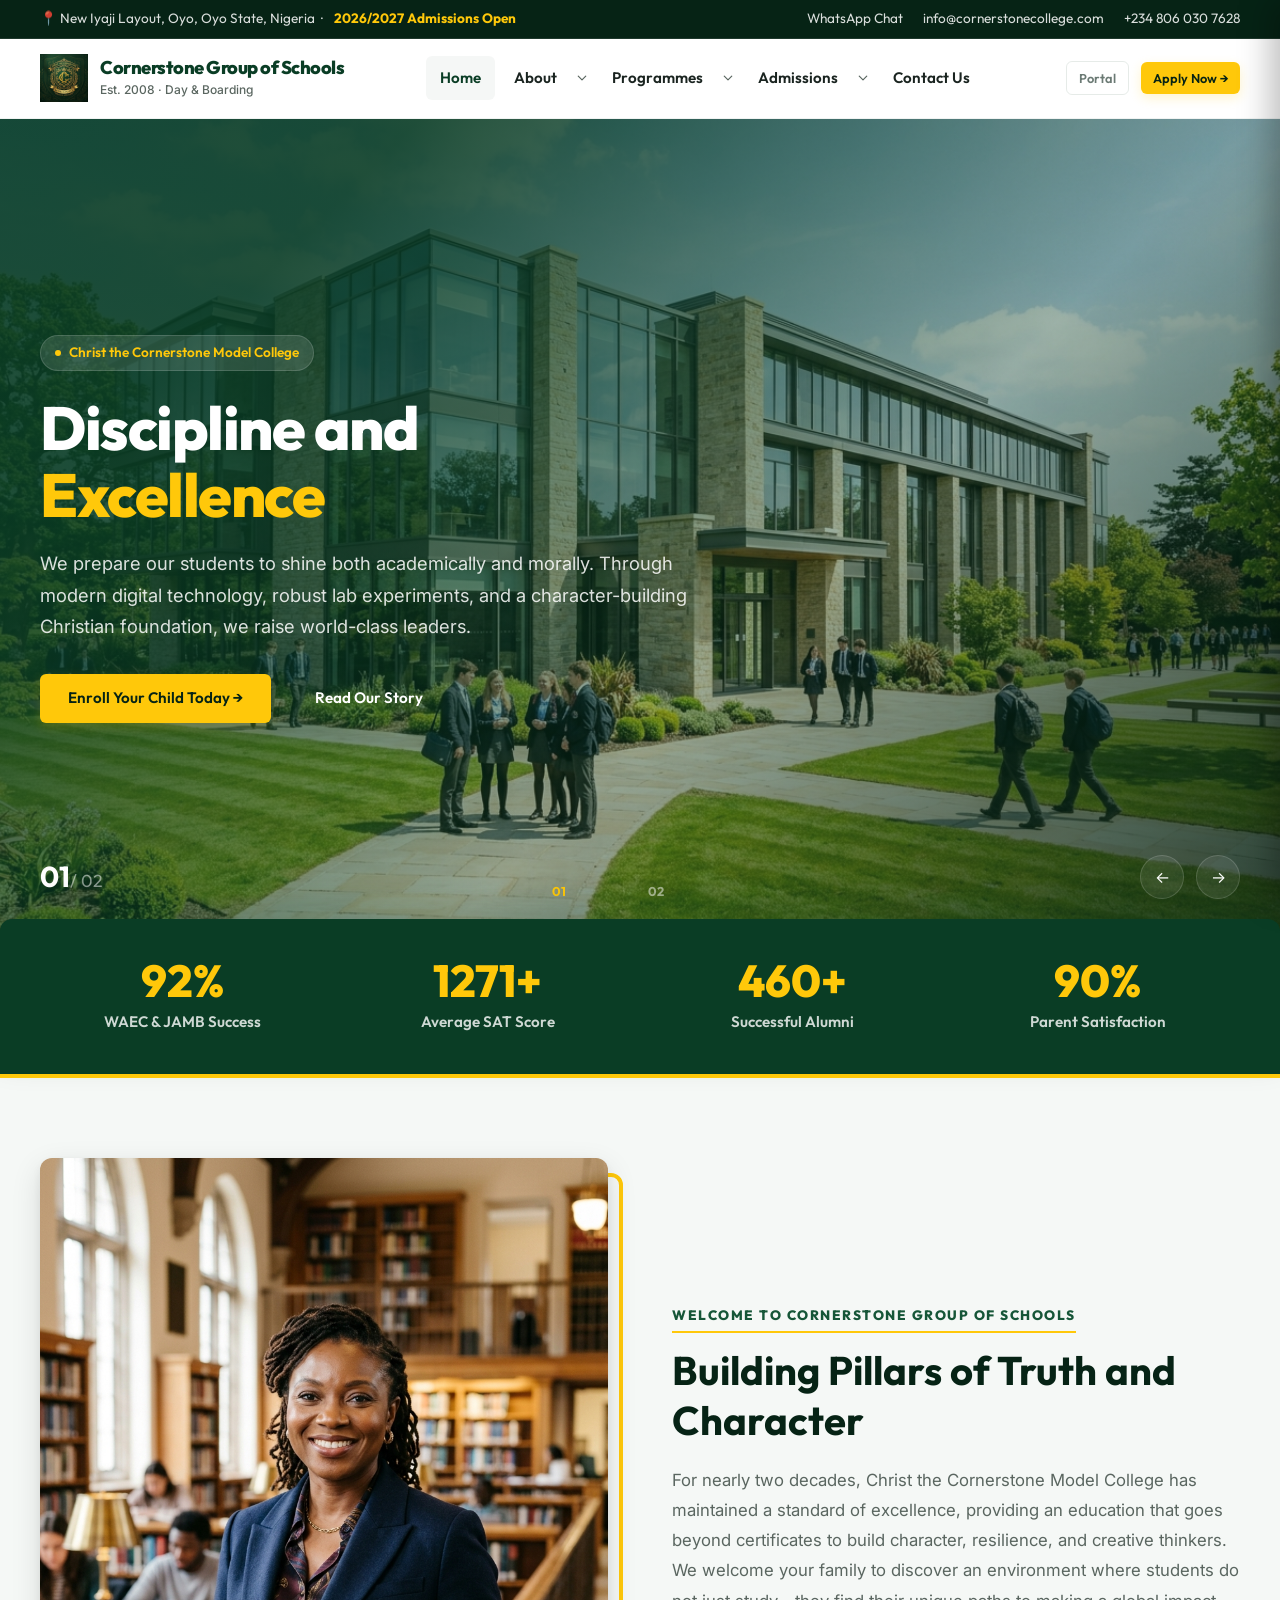
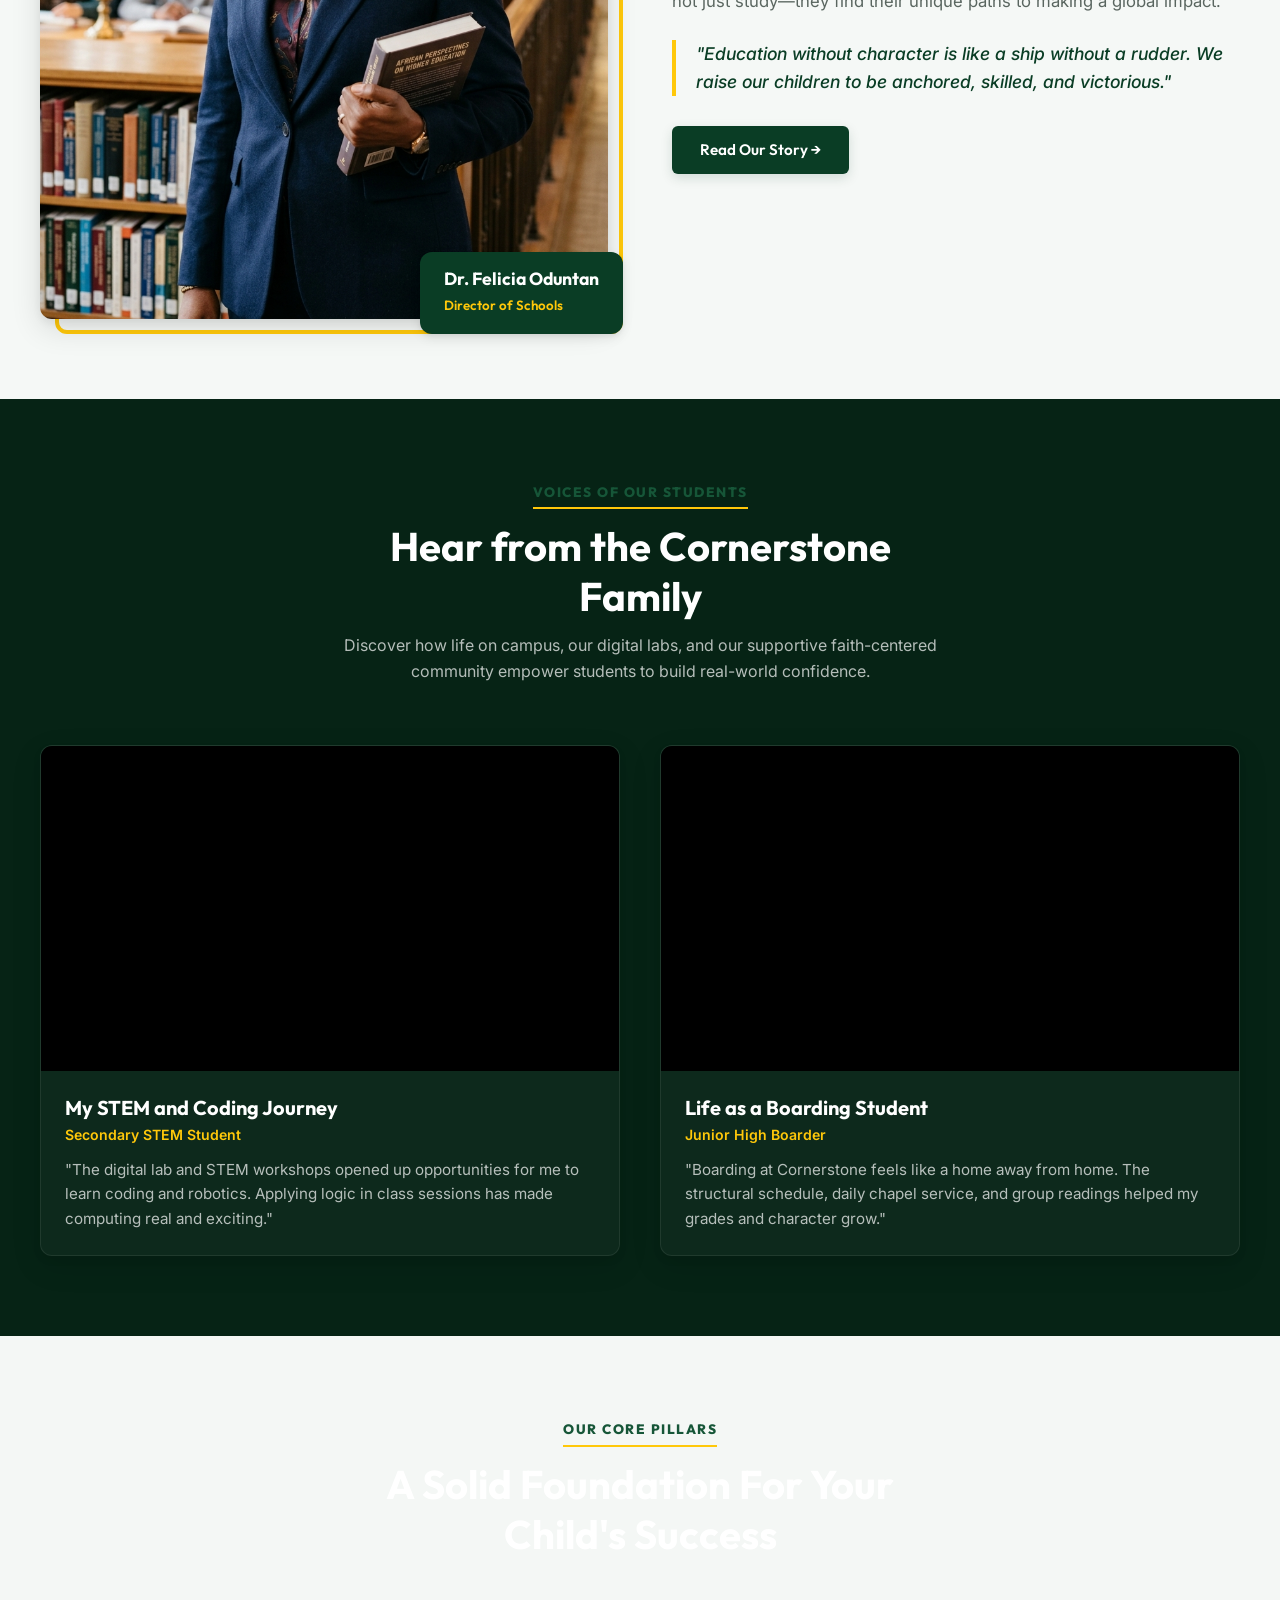
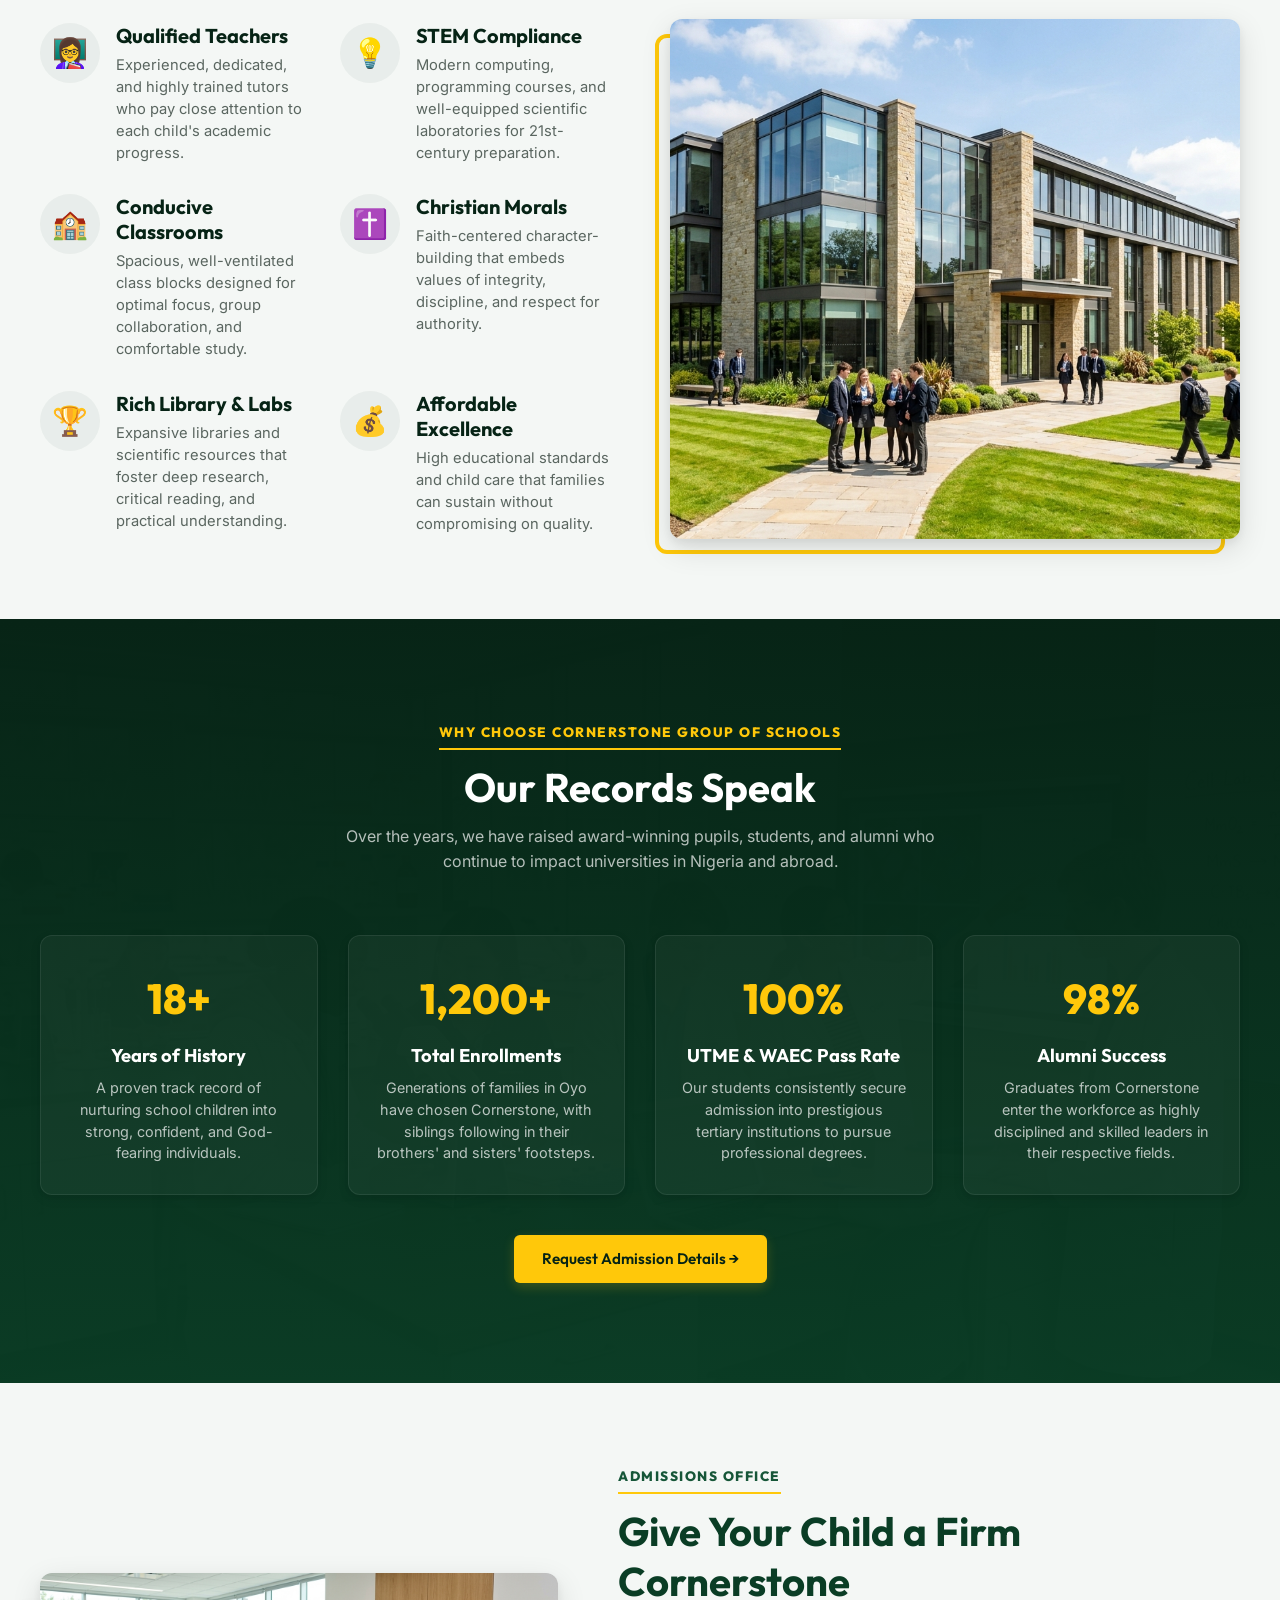
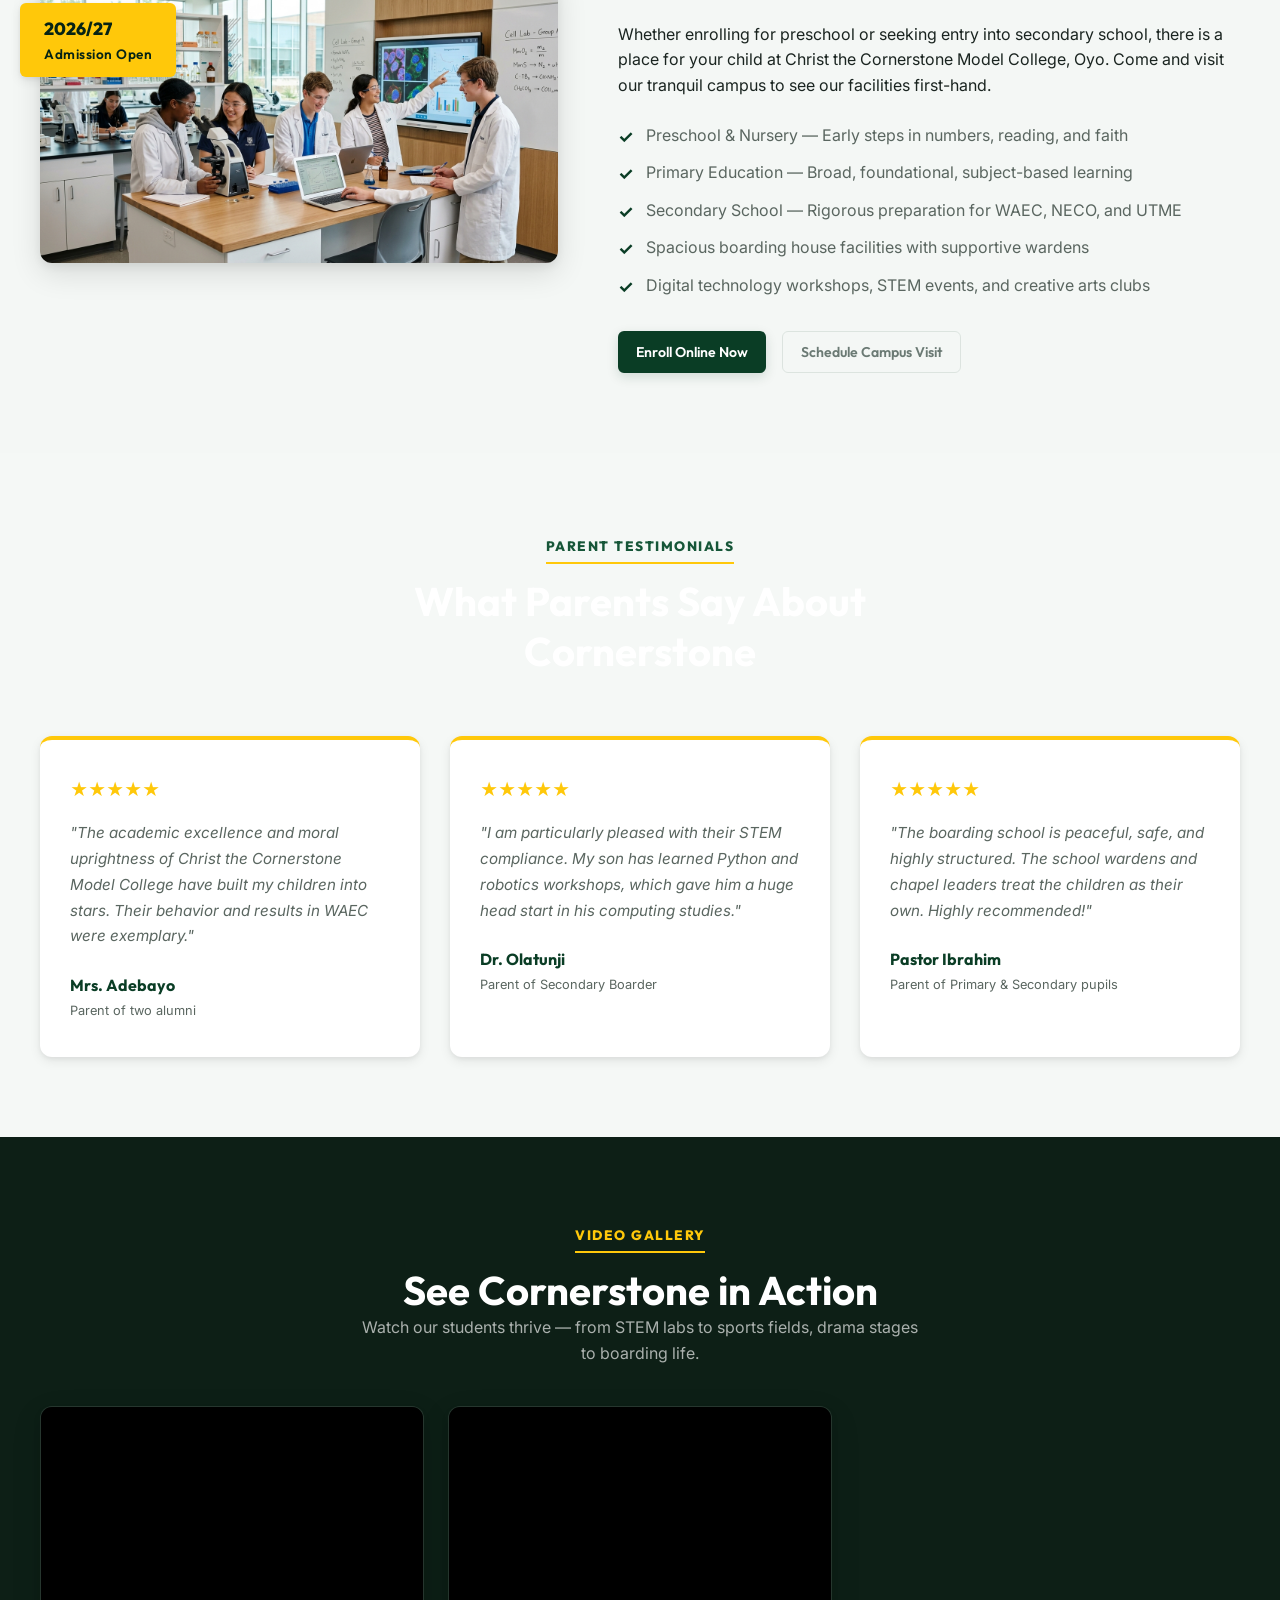
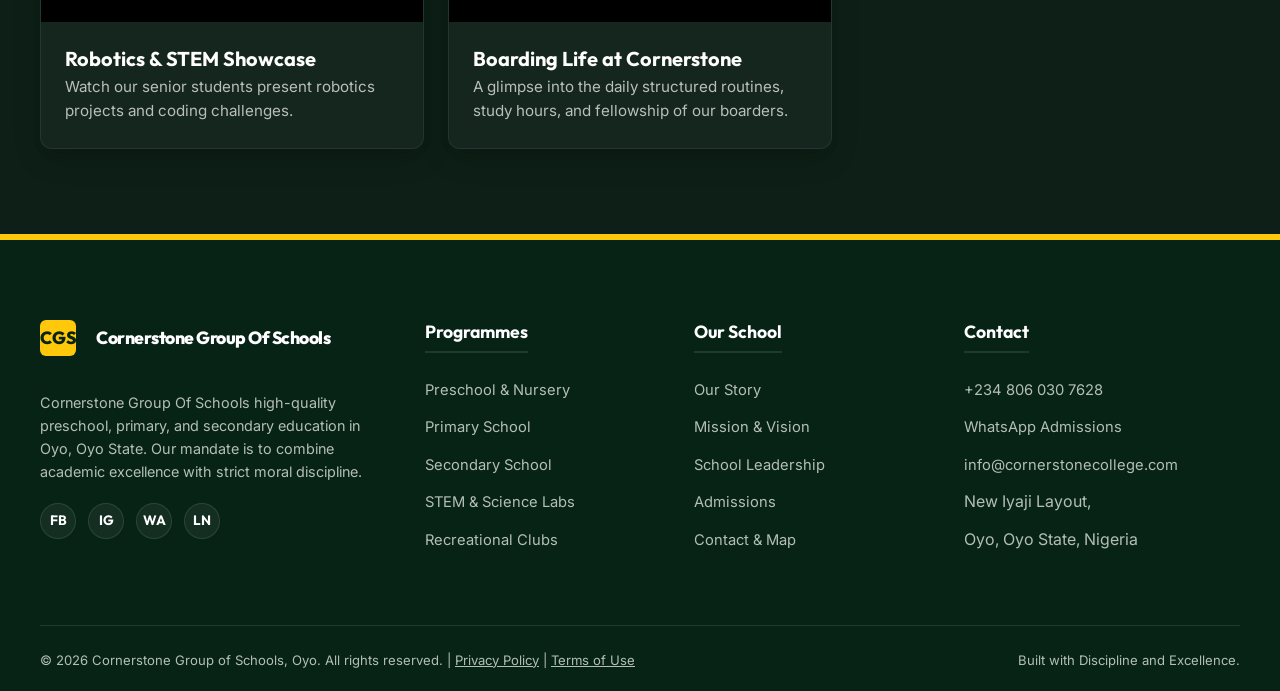
==== index.html @ ef7564c5 "initial commit" ====
<!DOCTYPE html>
<html lang="en">
<head>
  <meta charset="UTF-8" />
  <meta name="viewport" content="width=device-width, initial-scale=1.0" />
  <title>Christ the Cornerstone Model College, Oyo — Discipline and Excellence</title>
  <meta name="description" content="Christ the Cornerstone Model College provides premium preschool, primary, and secondary day & boarding education in Oyo, Nigeria — blending academic rigor, digital innovation, and strong character development." />
  <meta property="og:title" content="Christ the Cornerstone Model College, Oyo — Discipline and Excellence" />
  <meta property="og:description" content="Christ the Cornerstone Model College provides premium preschool, primary, and secondary day & boarding education in Oyo, Nigeria — blending academic rigor, digital innovation, and strong character development." />
  <meta property="og:type" content="website" />
  <link rel="stylesheet" href="assets/css/style.css" />
  <link rel="stylesheet" href="assets/css/admin.css" />
</head>
<body data-page="home">

  <!-- TOP CONTACT BAR -->
  <div class="top-bar">
    <div class="container top-bar-inner">
      <div class="top-bar-left">
        📍 New Iyaji Layout, Oyo, Oyo State, Nigeria &nbsp;·&nbsp; <strong>2026/2027 Admissions Open</strong>
      </div>
      <div class="top-bar-right">
        <a href="https://wa.me/2348060307628" target="_blank">WhatsApp Chat</a>
        <a href="mailto:info@cornerstonecollege.com">info@cornerstonecollege.com</a>
        <a href="tel:+2348060307628">+234 806 030 7628</a>
      </div>
    </div>
  </div>

  <!-- NAVBAR -->
  <nav id="navbar">
    <div class="container nav-inner">
      <a href="index.html" class="nav-logo" id="navLogo">
        <img src="assets/img/logo.jpg" alt="Christ the Cornerstone Model College crest">
        <span class="brand-text">
          <strong>Cornerstone Group of Schools</strong>
          <small>Est. 2008 · Day &amp; Boarding</small>
        </span>
      </a>

      <!-- DESKTOP NAV ITEMS -->
      <ul class="nav-links mega-nav" id="desktopNav">
        <li class="mega-item active"><a href="index.html">Home</a></li>

        <li class="mega-item has-mega">
          <span class="mega-trigger-wrap">
            <a href="about.html" class="mega-trigger">About</a>
            <button class="mega-caret" type="button" aria-label="Toggle About menu" aria-expanded="false">
              <svg viewBox="0 0 12 8" aria-hidden="true"><path d="M1 1.5 6 6.5 11 1.5" stroke="currentColor" stroke-width="1.6" fill="none" stroke-linecap="round" stroke-linejoin="round"/></svg>
            </button>
          </span>
          <div class="mega-panel">
            <div class="mega-panel-inner">
              <div class="mega-col">
                <div class="mega-col-title">Our School</div>
                <ul class="mega-links">
                  <li><a href="about.html#story">Our Story</a></li>
                  <li><a href="about.html#mission">Mission &amp; Vision</a></li>
                  <li><a href="about.html#culture">Core Culture</a></li>
                  <li><a href="about.html#leadership">Leadership Team</a></li>
                </ul>
              </div>
              <div class="mega-feature">
                <div class="mega-feature-label">Est. 2008</div>
                <div class="mega-feature-title">Shaping Oyo's Brightest Minds for nearly two decades.</div>
                <div class="mega-feature-body">A co-educational Christian institution providing preschool, primary, and secondary learning on a secure, nurturing campus.</div>
                <a href="about.html" class="mega-feature-link">Learn more →</a>
              </div>
            </div>
          </div>
        </li>

        <li class="mega-item has-mega">
          <span class="mega-trigger-wrap">
            <a href="programmes.html" class="mega-trigger">Programmes</a>
            <button class="mega-caret" type="button" aria-label="Toggle Programmes menu" aria-expanded="false">
              <svg viewBox="0 0 12 8" aria-hidden="true"><path d="M1 1.5 6 6.5 11 1.5" stroke="currentColor" stroke-width="1.6" fill="none" stroke-linecap="round" stroke-linejoin="round"/></svg>
            </button>
          </span>
          <div class="mega-panel mega-panel-3col">
            <div class="mega-panel-inner">
              <div class="mega-col">
                <div class="mega-col-title">Academic Levels</div>
                <ul class="mega-links">
                  <li><a href="programmes.html#preschool">Preschool &amp; Nursery</a></li>
                  <li><a href="programmes.html#primary">Primary School</a></li>
                  <li><a href="programmes.html#secondary">Secondary School</a></li>
                </ul>
              </div>
              <div class="mega-col">
                <div class="mega-col-title">Enrichment</div>
                <ul class="mega-links">
                  <li><a href="programmes.html#ict">STEM &amp; Digital Lab</a></li>
                  <li><a href="programmes.html#clubs">Recreational Clubs</a></li>
                  <li><a href="programmes.html#sports">Sports &amp; Athletics</a></li>
                  <li><a href="programmes.html#arts">Arts &amp; Culture</a></li>
                </ul>
              </div>
              <div class="mega-feature">
                <div class="mega-feature-label">WAEC Results</div>
                <div class="mega-feature-title">Consistent Top Academic Performers in Oyo.</div>
                <div class="mega-feature-body">Dedicated educators combined with our modern learning facilities guarantee strong success rates in national and international examinations.</div>
                <a href="about.html" class="mega-feature-link">Our Achievements →</a>
              </div>
            </div>
          </div>
        </li>

        <li class="mega-item has-mega">
          <span class="mega-trigger-wrap">
            <a href="admissions.html" class="mega-trigger">Admissions</a>
            <button class="mega-caret" type="button" aria-label="Toggle Admissions menu" aria-expanded="false">
              <svg viewBox="0 0 12 8" aria-hidden="true"><path d="M1 1.5 6 6.5 11 1.5" stroke="currentColor" stroke-width="1.6" fill="none" stroke-linecap="round" stroke-linejoin="round"/></svg>
            </button>
          </span>
          <div class="mega-panel">
            <div class="mega-panel-inner">
              <div class="mega-col">
                <div class="mega-col-title">Apply</div>
                <ul class="mega-links">
                  <li><a href="admissions.html#process">Admission Steps</a></li>
                  <li><a href="admissions.html#requirements">Entry Requirements</a></li>
                  <li><a href="admissions.html#fees">Fees &amp; Billing</a></li>
                  <li><a href="admissions.html#faq">Admissions FAQs</a></li>
                </ul>
              </div>
              <div class="mega-feature">
                <div class="mega-feature-label">Enrollment Open</div>
                <div class="mega-feature-title">Limited boarding and day school vacancies available.</div>
                <div class="mega-feature-body">Begin with purchasing our application form online or visiting the administrative block directly.</div>
                <a href="admissions.html" class="mega-feature-link">Apply Now →</a>
              </div>
            </div>
          </div>
        </li>

        <li class="mega-item"><a href="contact.html">Contact Us</a></li>
      </ul>

      <div class="nav-cta-group">
        <a href="admissions.html#portal" class="btn btn-outline btn-sm">Portal</a>
        <a href="admissions.html" class="btn btn-secondary btn-sm">Apply Now →</a>
      </div>

      <button class="hamburger" id="hamburger" aria-label="Open menu" aria-expanded="false" aria-controls="mobileNav">
        <span></span><span></span><span></span>
      </button>
    </div>
  </nav>

  <!-- MOBILE NAV OVERLAY -->
  <div class="mobile-nav" id="mobileNav" aria-hidden="true" role="dialog" aria-label="Navigation menu">
    <div class="mobile-nav-head">
      <a href="index.html" class="nav-logo">
        <img src="assets/img/logo.jpg" alt="Cornerstone logo" style="height:38px;">
        <span class="brand-text">
          <strong style="color:#fff">Cornerstone Group of Schools</strong>
          <small>Est. 2008 · Day &amp; Boarding</small>
        </span>
      </a>
      <button class="mobile-nav-close" id="mobileClose" aria-label="Close menu">&times;</button>
    </div>

    <a href="index.html" class="mob-link active">Home</a>

    <div class="mob-group">
      <button class="mob-parent" aria-expanded="false" onclick="toggleMobSub(this)">
        About <span class="mob-chevron">&#8250;</span>
      </button>
      <ul class="mob-sub">
        <li><a href="about.html#story">Our Story</a></li>
        <li><a href="about.html#mission">Mission &amp; Vision</a></li>
        <li><a href="about.html#culture">Core Culture</a></li>
        <li><a href="about.html#leadership">Leadership Team</a></li>
      </ul>
    </div>

    <div class="mob-group">
      <button class="mob-parent" aria-expanded="false" onclick="toggleMobSub(this)">
        Programmes <span class="mob-chevron">&#8250;</span>
      </button>
      <ul class="mob-sub">
        <li><a href="programmes.html">All Programmes</a></li>
        <li><a href="programmes.html#preschool">Preschool &amp; Nursery</a></li>
        <li><a href="programmes.html#primary">Primary School</a></li>
        <li><a href="programmes.html#secondary">Secondary School</a></li>
        <li><a href="programmes.html#ict">STEM Lab</a></li>
        <li><a href="programmes.html#clubs">Recreational Clubs</a></li>
        <li><a href="programmes.html#sports">Sports &amp; Athletics</a></li>
        <li><a href="programmes.html#arts">Arts &amp; Culture</a></li>
      </ul>
    </div>

    <div class="mob-group">
      <button class="mob-parent" aria-expanded="false" onclick="toggleMobSub(this)">
        Admissions <span class="mob-chevron">&#8250;</span>
      </button>
      <ul class="mob-sub">
        <li><a href="admissions.html#process">How to Apply</a></li>
        <li><a href="admissions.html#requirements">Entry Requirements</a></li>
        <li><a href="admissions.html#fees">Fees</a></li>
        <li><a href="admissions.html#faq">FAQs</a></li>
      </ul>
    </div>

    <a href="contact.html" class="mob-link">Contact</a>

    <div class="mobile-nav-ctas">
      <a href="admissions.html#portal" class="btn btn-outline">Portal Login</a>
      <a href="admissions.html" class="btn btn-secondary">Apply Now →</a>
    </div>
  </div>

  <!-- MOBILE OVERLAY BACKDROP -->
  <div class="mobile-nav-backdrop" id="mobileBackdrop"></div>

  <!-- HERO SLIDER SECTION -->
  <section class="lsh-hero" id="heroSection">
    <div class="lsh-slider" id="heroTrack">
      <div class="lsh-slide" style="background-image:url('assets/img/hero1.jpg')"></div>
      <div class="lsh-slide" style="background-image:url('assets/img/hero2.jpg')"></div>
      <div class="lsh-overlay"></div>
    </div>

    <div class="lsh-content">
      <div class="lsh-panel" id="lshPanel">
        <div class="lsh-tag"><span class="lsh-tag-dot"></span><span id="lshTag">Christ the Cornerstone Model College</span></div>
        <h1 id="lshHead">Discipline and<br><em>Excellence</em></h1>
        <p class="lsh-desc" id="lshDesc">We prepare our students to shine both academically and morally. Through modern digital technology, robust lab experiments, and a character-building Christian foundation, we raise world-class leaders.</p>
        <div class="lsh-ctas">
          <a class="btn btn-secondary btn-lg" href="admissions.html">Enroll Your Child Today →</a>
          <a class="btn btn-outline-white btn-lg" href="about.html">Read Our Story</a>
        </div>
      </div>
    </div>

    <div class="lsh-progress-track">
      <button class="lsh-prog-item active" data-i="0"><div class="lsh-prog-bar"><div class="lsh-prog-fill" id="lshF0"></div></div><span class="lsh-prog-num">01</span></button>
      <button class="lsh-prog-item" data-i="1"><div class="lsh-prog-bar"><div class="lsh-prog-fill" id="lshF1"></div></div><span class="lsh-prog-num">02</span></button>
    </div>

    <div class="lsh-counter"><strong id="lshCnum">01</strong>/ 02</div>

    <div class="lsh-arrows">
      <button class="lsh-arrow" id="lshPrev" aria-label="Previous slide">&#8592;</button>
      <button class="lsh-arrow" id="lshNext" aria-label="Next slide">&#8594;</button>
    </div>
  </section>

  <!-- METRICS STRIP -->
  <div class="metrics-strip">
    <div class="container">
      <div class="metrics-grid">
        <div class="metric-item fade-up stagger-1">
          <span class="metric-num" data-target="100%">0%</span>
          <span class="metric-label">WAEC &amp; JAMB Success</span>
        </div>
        <div class="metric-item fade-up stagger-2">
          <span class="metric-num" data-target="1380+">0</span>
          <span class="metric-label">Average SAT Score</span>
        </div>
        <div class="metric-item fade-up stagger-3">
          <span class="metric-num" data-target="500+">0</span>
          <span class="metric-label">Successful Alumni</span>
        </div>
        <div class="metric-item fade-up stagger-4">
          <span class="metric-num" data-target="98%">0%</span>
          <span class="metric-label">Parent Satisfaction</span>
        </div>
      </div>
    </div>
  </div>

  <!-- DIRECTOR'S WELCOME SECTION -->
  <section class="director-welcome" id="welcomeSection">
    <div class="container">
      <div style="display: grid; grid-template-columns: repeat(auto-fit, minmax(320px, 1fr)); gap: 4rem; align-items: center;">
        <div class="director-img-container fade-up">
          <img src="assets/img/director.jpg" alt="School Director, Dr. Felicia Oduntan" />
          <div class="director-badge">
            <h5>Dr. Felicia Oduntan</h5>
            <small>Director of Schools</small>
          </div>
        </div>
        <div class="director-text fade-up stagger-2">
          <div class="section-label">Welcome to Cornerstone Group of Schools</div>
          <h2>Building Pillars of Truth and Character</h2>
          <p>For nearly two decades, Christ the Cornerstone Model College has maintained a standard of excellence, providing an education that goes beyond certificates to build character, resilience, and creative thinkers. We welcome your family to discover an environment where students do not just study—they find their unique paths to making a global impact.</p>
          <blockquote>
            "Education without character is like a ship without a rudder. We raise our children to be anchored, skilled, and victorious."
          </blockquote>
          <a href="about.html" class="btn btn-primary btn-lg">Read Our Story →</a>
        </div>
      </div>
    </div>
  </section>

  <!-- VIDEO TESTIMONIALS -->
  <section class="video-testimonials" id="voicesSection">
    <div class="container">
      <div class="section-heading-center fade-up">
        <div class="section-label">Voices of Our Students</div>
        <h2>Hear from the Cornerstone Family</h2>
        <p>Discover how life on campus, our digital labs, and our supportive faith-centered community empower students to build real-world confidence.</p>
      </div>

      <div class="video-grid">
        <div class="video-test-card fade-up stagger-1">
          <div class="video-iframe-wrapper">
            <iframe src="https://www.youtube.com/embed/1DymrR07VKo" title="Robotics and Coding Showcase" allowfullscreen></iframe>
          </div>
          <div class="video-info">
            <h4>My STEM and Coding Journey</h4>
            <span class="tag">Secondary STEM Student</span>
            <p>"The digital lab and STEM workshops opened up opportunities for me to learn coding and robotics. Applying logic in class sessions has made computing real and exciting."</p>
          </div>
        </div>

        <div class="video-test-card fade-up stagger-2">
          <div class="video-iframe-wrapper">
            <iframe src="https://www.youtube.com/embed/Y6Kuc_Hn1c8" title="Boarding Experience Showcase" allowfullscreen></iframe>
          </div>
          <div class="video-info">
            <h4>Life as a Boarding Student</h4>
            <span class="tag">Junior High Boarder</span>
            <p>"Boarding at Cornerstone feels like a home away from home. The structural schedule, daily chapel service, and group readings helped my grades and character grow."</p>
          </div>
        </div>
      </div>
    </div>
  </section>

  <!-- PILLARS OF GROWTH -->
  <section class="pillars" id="pillarsSection">
    <div class="container">
      <div class="section-heading-center fade-up">
        <div class="section-label">Our Core Pillars</div>
        <h2>A Solid Foundation For Your Child's Success</h2>
      </div>

      <div class="pillars-grid">
        <div class="pillars-icon-list">
          <div class="pillar-icon-item fade-up stagger-1">
            <div class="pillar-icon-box">👩‍🏫</div>
            <div>
              <h3>Qualified Teachers</h3>
              <p>Experienced, dedicated, and highly trained tutors who pay close attention to each child's academic progress.</p>
            </div>
          </div>

          <div class="pillar-icon-item fade-up stagger-2">
            <div class="pillar-icon-box">💡</div>
            <div>
              <h3>STEM Compliance</h3>
              <p>Modern computing, programming courses, and well-equipped scientific laboratories for 21st-century preparation.</p>
            </div>
          </div>

          <div class="pillar-icon-item fade-up stagger-3">
            <div class="pillar-icon-box">🏫</div>
            <div>
              <h3>Conducive Classrooms</h3>
              <p>Spacious, well-ventilated class blocks designed for optimal focus, group collaboration, and comfortable study.</p>
            </div>
          </div>

          <div class="pillar-icon-item fade-up stagger-4">
            <div class="pillar-icon-box">✝️</div>
            <div>
              <h3>Christian Morals</h3>
              <p>Faith-centered character-building that embeds values of integrity, discipline, and respect for authority.</p>
            </div>
          </div>

          <div class="pillar-icon-item fade-up stagger-5">
            <div class="pillar-icon-box">🏆</div>
            <div>
              <h3>Rich Library &amp; Labs</h3>
              <p>Expansive libraries and scientific resources that foster deep research, critical reading, and practical understanding.</p>
            </div>
          </div>

          <div class="pillar-icon-item fade-up stagger-6">
            <div class="pillar-icon-box">💰</div>
            <div>
              <h3>Affordable Excellence</h3>
              <p>High educational standards and child care that families can sustain without compromising on quality.</p>
            </div>
          </div>
        </div>

        <div class="pillars-side-image fade-up stagger-3">
          <img src="assets/img/hero1.jpg" alt="Cornerstone campus gate view" />
        </div>
      </div>
    </div>
  </section>

  <!-- ACHIEVEMENTS PANEL -->
  <section class="achievements" id="achievementsSection">
    <div class="achievements-bg" style="background-image:url('assets/img/hero2.jpg')"></div>
    <div class="achievements-bg-overlay"></div>
    <div class="container">
      <div class="section-heading-center fade-up">
        <div class="section-label" style="color:var(--secondary)">Why Choose Cornerstone Group of Schools</div>
        <h2 style="color:var(--white)">Our Records Speak</h2>
        <p>Over the years, we have raised award-winning pupils, students, and alumni who continue to impact universities in Nigeria and abroad.</p>
      </div>

      <div class="achievements-grid">
        <div class="achievement-card fade-up stagger-1">
          <span class="achievement-icon">18+</span>
          <h4>Years of History</h4>
          <p>A proven track record of nurturing school children into strong, confident, and God-fearing individuals.</p>
        </div>
        <div class="achievement-card fade-up stagger-2">
          <span class="achievement-icon">1,200+</span>
          <h4>Total Enrollments</h4>
          <p>Generations of families in Oyo have chosen Cornerstone, with siblings following in their brothers' and sisters' footsteps.</p>
        </div>
        <div class="achievement-card fade-up stagger-3">
          <span class="achievement-icon">100%</span>
          <h4>UTME &amp; WAEC Pass Rate</h4>
          <p>Our students consistently secure admission into prestigious tertiary institutions to pursue professional degrees.</p>
        </div>
        <div class="achievement-card fade-up stagger-4">
          <span class="achievement-icon">98%</span>
          <h4>Alumni Success</h4>
          <p>Graduates from Cornerstone enter the workforce as highly disciplined and skilled leaders in their respective fields.</p>
        </div>
      </div>

      <div style="text-align:center; margin-top: 40px;" class="fade-up stagger-3">
        <a href="admissions.html" class="btn btn-secondary btn-lg">Request Admission Details →</a>
      </div>
    </div>
  </section>

  <!-- ADMISSIONS AD BANNER -->
  <section class="admissions" id="enrollSection">
    <div class="container">
      <div class="admissions-inner">
        <div class="admissions-visual fade-up">
          <div class="admissions-img">
            <img src="assets/img/hero2.jpg" alt="Cornerstone students studying together" />
          </div>
          <div class="admissions-tag">
            <div class="admissions-tag-label">2026/27</div>
            <div class="admissions-tag-sub">Admission Open</div>
          </div>
        </div>
        <div class="fade-up stagger-2">
          <div class="section-label">Admissions Office</div>
          <h2>Give Your Child a Firm Cornerstone</h2>
          <p>Whether enrolling for preschool or seeking entry into secondary school, there is a place for your child at Christ the Cornerstone Model College, Oyo. Come and visit our tranquil campus to see our facilities first-hand.</p>
          <ul class="admissions-list">
            <li>Preschool &amp; Nursery — Early steps in numbers, reading, and faith</li>
            <li>Primary Education — Broad, foundational, subject-based learning</li>
            <li>Secondary School — Rigorous preparation for WAEC, NECO, and UTME</li>
            <li>Spacious boarding house facilities with supportive wardens</li>
            <li>Digital technology workshops, STEM events, and creative arts clubs</li>
          </ul>
          <div class="admissions-ctas">
            <a href="admissions.html" class="btn btn-primary">Enroll Online Now</a>
            <a href="contact.html" class="btn btn-outline">Schedule Campus Visit</a>
          </div>
        </div>
      </div>
    </div>
  </section>

  <!-- PARENTS TESTIMONIALS -->
  <section class="testimonials" id="testimonialsSection">
    <div class="container">
      <div class="section-heading-center fade-up">
        <div class="section-label">Parent Testimonials</div>
        <h2>What Parents Say About Cornerstone</h2>
      </div>

      <div class="testimonials-grid">
        <div class="testimonial-card fade-up stagger-1">
          <div class="stars">★★★★★</div>
          <blockquote>"The academic excellence and moral uprightness of Christ the Cornerstone Model College have built my children into stars. Their behavior and results in WAEC were exemplary."</blockquote>
          <div class="testimonial-author">
            <div>
              <div class="author-name">Mrs. Adebayo</div>
              <div class="author-role">Parent of two alumni</div>
            </div>
          </div>
        </div>

        <div class="testimonial-card fade-up stagger-2">
          <div class="stars">★★★★★</div>
          <blockquote>"I am particularly pleased with their STEM compliance. My son has learned Python and robotics workshops, which gave him a huge head start in his computing studies."</blockquote>
          <div class="testimonial-author">
            <div>
              <div class="author-name">Dr. Olatunji</div>
              <div class="author-role">Parent of Secondary Boarder</div>
            </div>
          </div>
        </div>

        <div class="testimonial-card fade-up stagger-3">
          <div class="stars">★★★★★</div>
          <blockquote>"The boarding school is peaceful, safe, and highly structured. The school wardens and chapel leaders treat the children as their own. Highly recommended!"</blockquote>
          <div class="testimonial-author">
            <div>
              <div class="author-name">Pastor Ibrahim</div>
              <div class="author-role">Parent of Primary &amp; Secondary pupils</div>
            </div>
          </div>
        </div>
      </div>
    </div>
  </section>
  <!-- VIDEO SHOWCASE SECTION -->
  <section id="videos" style="background:#0d1f16;padding:85px 0;">
    <div class="container">
      <div class="section-heading-center fade-up" style="margin-bottom:40px;">
        <div class="section-label" style="color:#ffc80a;">Video Gallery</div>
        <h2 style="color:#ffffff;">See Cornerstone in Action</h2>
        <p style="color:rgba(255,255,255,0.65);max-width:560px;margin:0 auto;">Watch our students thrive — from STEM labs to sports fields, drama stages to boarding life.</p>
      </div>
      <div id="publicVideoGrid" style="display:grid;grid-template-columns:repeat(auto-fill,minmax(320px,1fr));gap:24px;">
        <!-- Videos injected by admin.js from localStorage -->
      </div>
    </div>
  </section>

  <!-- FOOTER -->
  <footer id="contactSection">
    <div class="container">
      <div class="footer-grid">
        <div>
          <a href="index.html" class="nav-logo" style="margin-bottom: 20px; display: inline-flex;">
            <div class="footer-logo-mark">CGS</div>
            <span class="brand-text">
              <strong style="color:white; font-size:1.1rem; padding-left: 8px;">Cornerstone Group Of Schools</strong>
            </span>
          </a>
          <p class="footer-brand-text">Cornerstone Group Of Schools high-quality preschool, primary, and secondary education in Oyo, Oyo State. Our mandate is to combine academic excellence with strict moral discipline.</p>
          <div class="social-links">
            <a href="#" class="social-link" aria-label="Facebook">FB</a>
            <a href="#" class="social-link" aria-label="Instagram">IG</a>
            <a href="#" class="social-link" aria-label="WhatsApp">WA</a>
            <a href="#" class="social-link" aria-label="LinkedIn">LN</a>
          </div>
        </div>

        <div class="footer-col">
          <h5>Programmes</h5>
          <ul>
            <li><a href="programmes.html#preschool">Preschool &amp; Nursery</a></li>
            <li><a href="programmes.html#primary">Primary School</a></li>
            <li><a href="programmes.html#secondary">Secondary School</a></li>
            <li><a href="programmes.html#ict">STEM &amp; Science Labs</a></li>
            <li><a href="programmes.html#clubs">Recreational Clubs</a></li>
          </ul>
        </div>

        <div class="footer-col">
          <h5>Our School</h5>
          <ul>
            <li><a href="about.html#story">Our Story</a></li>
            <li><a href="about.html#mission">Mission &amp; Vision</a></li>
            <li><a href="about.html#leadership">School Leadership</a></li>
            <li><a href="admissions.html">Admissions</a></li>
            <li><a href="contact.html">Contact &amp; Map</a></li>
          </ul>
        </div>

        <div class="footer-col">
          <h5>Contact</h5>
          <ul>
            <li><a href="tel:+2348060307628">+234 806 030 7628</a></li>
            <li><a href="https://wa.me/2348060307628">WhatsApp Admissions</a></li>
            <li><a href="mailto:info@cornerstonecollege.com">info@cornerstonecollege.com</a></li>
            <li>New Iyaji Layout,</li>
            <li>Oyo, Oyo State, Nigeria</li>
          </ul>
        </div>
      </div>

      <div class="footer-bottom">
        <p>&copy; 2026 Cornerstone Group of Schools, Oyo. All rights reserved. | <a href="#">Privacy Policy</a> | <a href="#">Terms of Use</a></p>
        <p>Built with Discipline and Excellence.</p>
      </div>
    </div>
  </footer>

  <script src="assets/js/admin.js"></script>
  <script src="assets/js/main.js"></script>
</body>
</html>
---- assets/css/style.css ----
@import url('https://fonts.googleapis.com/css2?family=Inter:wght@300;400;500;600&family=Outfit:wght@400;500;600;700;800&display=swap');

/* ==========================================================================
   DESIGN VARIABLES
   ========================================================================== */
:root {
  /* Color Palette */
  --primary: #0a3d25;          /* Rich Deep Forest Green */
  --primary-rgb: 10, 61, 37;
  --primary-light: #165638;    /* Lighter Green for hovers */
  --primary-dark: #062315;     /* Darker Shadow Green */
  
  --secondary: #ffc80a;        /* Vibrant Warm Yellow Gold */
  --secondary-rgb: 255, 200, 10;
  --secondary-light: #ffd740;  /* Softer highlight yellow */
  
  --ink: #1a2420;              /* Soft Charcoal Green */
  --muted: #5a6660;            /* Muted green-gray for secondary text */
  --light-bg: #f5f8f6;         /* Soft fresh light-greenish white */
  --card-bg: #ffffff;
  --white: #ffffff;
  
  /* Fonts */
  --font-head: 'Outfit', sans-serif;
  --font-body: 'Inter', sans-serif;

  /* Spacing & Layout */
  --container-width: 1240px;
  --header-height: 80px;
  --radius-sm: 6px;
  --radius-md: 12px;
  --radius-lg: 24px;
  --shadow-sm: 0 4px 6px -1px rgba(10, 61, 37, 0.05), 0 2px 4px -1px rgba(10, 61, 37, 0.02);
  --shadow-md: 0 10px 15px -3px rgba(10, 61, 37, 0.08), 0 4px 6px -2px rgba(10, 61, 37, 0.04);
  --shadow-lg: 0 20px 25px -5px rgba(10, 61, 37, 0.12), 0 10px 10px -5px rgba(10, 61, 37, 0.04);
  
  /* Transitions */
  --transition-fast: 0.2s cubic-bezier(0.4, 0, 0.2, 1);
  --transition-normal: 0.35s cubic-bezier(0.4, 0, 0.2, 1);
  --transition-slow: 0.6s cubic-bezier(0.4, 0, 0.2, 1);
}

/* ==========================================================================
   RESETS & GLOBAL STYLES
   ========================================================================== */
*, *::before, *::after {
  box-sizing: border-box;
  margin: 0;
  padding: 0;
}

html {
  scroll-behavior: smooth;
  font-size: 16px;
}

body {
  font-family: var(--font-body);
  color: var(--ink);
  background-color: var(--white);
  line-height: 1.6;
  -webkit-font-smoothing: antialiased;
  overflow-x: hidden;
}

h1, h2, h3, h4, h5, h6 {
  font-family: var(--font-head);
  font-weight: 700;
  line-height: 1.25;
  color: var(--primary);
}

a {
  color: inherit;
  text-decoration: none;
  transition: var(--transition-fast);
}

ul, ol {
  list-style: none;
}

img {
  max-width: 100%;
  height: auto;
  display: block;
}

iframe {
  border: none;
}

button, input, textarea, select {
  font-family: inherit;
  font-size: inherit;
  border: none;
  background: none;
  outline: none;
}

.container {
  width: 100%;
  max-width: var(--container-width);
  margin-left: auto;
  margin-right: auto;
  padding-left: 20px;
  padding-right: 20px;
}

/* ==========================================================================
   BUTTONS
   ========================================================================== */
.btn {
  display: inline-flex;
  align-items: center;
  justify-content: center;
  padding: 12px 28px;
  font-family: var(--font-head);
  font-weight: 600;
  border-radius: var(--radius-md);
  transition: var(--transition-normal);
  cursor: pointer;
  gap: 8px;
}

.btn-primary {
  background-color: var(--primary);
  color: var(--white);
  box-shadow: 0 4px 12px rgba(10, 61, 37, 0.15);
}

.btn-primary:hover {
  background-color: var(--primary-light);
  transform: translateY(-2px);
  box-shadow: 0 6px 18px rgba(10, 61, 37, 0.25);
}

.btn-secondary {
  background-color: var(--secondary);
  color: var(--primary-dark);
  box-shadow: 0 4px 12px rgba(255, 200, 10, 0.2);
}

.btn-secondary:hover {
  background-color: var(--secondary-light);
  transform: translateY(-2px);
  box-shadow: 0 6px 18px rgba(255, 200, 10, 0.35);
}

.btn-outline {
  border: 2px solid var(--primary);
  color: var(--primary);
}

.btn-outline:hover {
  background-color: var(--primary);
  color: var(--white);
}

.btn-outline-white {
  border: 2px solid rgba(255, 255, 255, 0.6);
  color: var(--white);
}

.btn-outline-white:hover {
  border-color: var(--secondary);
  color: var(--secondary);
  background-color: rgba(255, 255, 255, 0.05);
}

.btn-sm {
  padding: 8px 16px;
  font-size: 0.9rem;
  border-radius: var(--radius-sm);
}

.btn-lg {
  padding: 16px 36px;
  font-size: 1.1rem;
}

/* ==========================================================================
   TOP CONTACT BAR
   ========================================================================== */
.top-bar {
  background-color: var(--primary-dark);
  color: rgba(255, 255, 255, 0.85);
  font-size: 0.85rem;
  padding: 8px 0;
  border-bottom: 1px solid rgba(255, 255, 255, 0.1);
  font-family: var(--font-head);
}

.top-bar-inner {
  display: flex;
  justify-content: space-between;
  align-items: center;
  flex-wrap: wrap;
  gap: 10px;
}

.top-bar-left {
  display: flex;
  align-items: center;
  gap: 8px;
}

.top-bar-left strong {
  color: var(--secondary);
}

.top-bar-right {
  display: flex;
  align-items: center;
  gap: 20px;
}

.top-bar-right a:hover {
  color: var(--secondary);
}

/* ==========================================================================
   NAVBAR & MEGA MENU
   ========================================================================== */
#navbar {
  position: sticky;
  top: 0;
  z-index: 100;
  background-color: rgba(255, 255, 255, 0.95);
  backdrop-filter: blur(8px);
  -webkit-backdrop-filter: blur(8px);
  border-bottom: 1px solid rgba(10, 61, 37, 0.06);
  height: var(--header-height);
  display: flex;
  align-items: center;
  transition: var(--transition-normal);
}

#navbar.scrolled {
  box-shadow: var(--shadow-md);
  background-color: rgba(255, 255, 255, 0.98);
}

.nav-inner {
  display: flex;
  justify-content: space-between;
  align-items: center;
  width: 100%;
}

.nav-logo {
  display: flex;
  align-items: center;
  gap: 12px;
}

.nav-logo img {
  height: 48px;
  width: auto;
}

.brand-text {
  display: flex;
  flex-direction: column;
}

.brand-text strong {
  font-family: var(--font-head);
  font-size: 1.15rem;
  font-weight: 800;
  color: var(--primary);
  letter-spacing: -0.5px;
  line-height: 1.1;
}

.brand-text small {
  font-size: 0.75rem;
  color: var(--muted);
  font-weight: 500;
  margin-top: 2px;
}

/* Navigation Links Grid */
.nav-links {
  display: flex;
  align-items: center;
  gap: 5px;
  height: 100%;
}

.mega-item {
  position: relative;
  height: 100%;
}

.mega-item > a, 
.mega-trigger {
  display: flex;
  align-items: center;
  padding: 10px 14px;
  font-family: var(--font-head);
  font-weight: 600;
  font-size: 0.95rem;
  color: var(--ink);
  border-radius: var(--radius-sm);
  cursor: pointer;
}

.mega-item:hover > a,
.mega-item.active > a,
.mega-trigger:hover {
  color: var(--primary);
  background-color: rgba(10, 61, 37, 0.04);
}

.mega-trigger-wrap {
  display: flex;
  align-items: center;
}

.mega-caret {
  background: none;
  border: none;
  cursor: pointer;
  padding: 10px 6px;
  color: var(--muted);
  display: flex;
  align-items: center;
  justify-content: center;
  transition: var(--transition-fast);
}

.mega-caret svg {
  width: 10px;
  height: 6px;
  transition: transform var(--transition-fast);
}

.mega-item.open .mega-caret svg {
  transform: rotate(180deg);
}

/* Mega Panel Dropdowns */
.mega-panel {
  position: absolute;
  top: 100%;
  left: 50%;
  transform: translateX(-50%) translateY(10px);
  width: 600px;
  background-color: var(--white);
  border-radius: var(--radius-md);
  box-shadow: var(--shadow-lg);
  border: 1px solid rgba(10, 61, 37, 0.08);
  opacity: 0;
  visibility: hidden;
  transition: opacity var(--transition-normal), transform var(--transition-normal), visibility var(--transition-normal);
  padding: 24px;
  z-index: 101;
}

.mega-panel-3col {
  width: 780px;
}

.mega-item.open .mega-panel {
  opacity: 1;
  visibility: visible;
  transform: translateX(-50%) translateY(0);
}

.mega-panel-inner {
  display: grid;
  grid-template-columns: 1fr 1fr;
  gap: 24px;
}

.mega-panel-3col .mega-panel-inner {
  grid-template-columns: 1fr 1.2fr 1.5fr;
}

.mega-col-title {
  font-family: var(--font-head);
  font-size: 0.85rem;
  font-weight: 700;
  text-transform: uppercase;
  color: var(--primary);
  letter-spacing: 1px;
  margin-bottom: 12px;
  border-bottom: 1px solid rgba(10, 61, 37, 0.06);
  padding-bottom: 6px;
}

.mega-links li {
  margin-bottom: 8px;
}

.mega-links a {
  font-size: 0.92rem;
  color: var(--muted);
  display: block;
  padding: 4px 0;
}

.mega-links a:hover {
  color: var(--primary);
  transform: translateX(3px);
}

/* Featured Block in Dropdown */
.mega-feature {
  background-color: var(--light-bg);
  padding: 20px;
  border-radius: var(--radius-md);
  border-left: 4px solid var(--secondary);
  display: flex;
  flex-direction: column;
  justify-content: center;
}

.mega-feature-label {
  font-family: var(--font-head);
  font-size: 0.75rem;
  font-weight: 700;
  color: var(--primary-light);
  text-transform: uppercase;
  letter-spacing: 0.5px;
  margin-bottom: 6px;
}

.mega-feature-title {
  font-family: var(--font-head);
  font-weight: 700;
  font-size: 1rem;
  color: var(--primary-dark);
  margin-bottom: 8px;
  line-height: 1.3;
}

.mega-feature-body {
  font-size: 0.85rem;
  color: var(--muted);
  margin-bottom: 12px;
}

.mega-feature-link {
  font-family: var(--font-head);
  font-weight: 600;
  font-size: 0.88rem;
  color: var(--primary);
}

.mega-feature-link:hover {
  color: var(--primary-light);
  text-decoration: underline;
}

.nav-cta-group {
  display: flex;
  align-items: center;
  gap: 12px;
}

/* Hamburger Trigger */
.hamburger {
  display: none;
  flex-direction: column;
  gap: 6px;
  cursor: pointer;
  z-index: 110;
}

.hamburger span {
  width: 28px;
  height: 3px;
  background-color: var(--primary);
  border-radius: 2px;
  transition: var(--transition-normal);
}

.hamburger.open span:nth-child(1) {
  transform: rotate(45deg) translate(6px, 6px);
}

.hamburger.open span:nth-child(2) {
  opacity: 0;
}

.hamburger.open span:nth-child(3) {
  transform: rotate(-45deg) translate(6px, -7px);
}

/* ==========================================================================
   MOBILE NAVIGATION
   ========================================================================== */
.mobile-nav {
  position: fixed;
  top: 0;
  right: -320px;
  width: 320px;
  height: 100vh;
  background-color: var(--primary-dark);
  color: var(--white);
  z-index: 105;
  padding: 30px 24px;
  display: flex;
  flex-direction: column;
  gap: 16px;
  overflow-y: auto;
  box-shadow: -10px 0 30px rgba(0,0,0,0.25);
  transition: right var(--transition-slow);
}

.mobile-nav.open {
  right: 0;
}

.mobile-nav-head {
  display: flex;
  justify-content: space-between;
  align-items: center;
  border-bottom: 1px solid rgba(255,255,255,0.1);
  padding-bottom: 16px;
  margin-bottom: 10px;
}

.mobile-nav-close {
  font-size: 2rem;
  color: var(--secondary);
  cursor: pointer;
}

.mob-link {
  font-family: var(--font-head);
  font-weight: 600;
  font-size: 1.1rem;
  padding: 8px 0;
  border-bottom: 1px solid rgba(255,255,255,0.05);
}

.mob-link.active, .mob-link:hover {
  color: var(--secondary);
}

.mob-group {
  border-bottom: 1px solid rgba(255,255,255,0.05);
}

.mob-parent {
  width: 100%;
  display: flex;
  justify-content: space-between;
  align-items: center;
  font-family: var(--font-head);
  font-weight: 600;
  font-size: 1.1rem;
  padding: 12px 0;
  color: var(--white);
  cursor: pointer;
}

.mob-chevron {
  transition: transform var(--transition-fast);
}

.mob-parent[aria-expanded="true"] .mob-chevron {
  transform: rotate(90deg);
}

.mob-sub {
  display: none;
  padding-left: 16px;
  margin-bottom: 12px;
}

.mob-sub.open {
  display: block;
}

.mob-sub li a {
  display: block;
  padding: 6px 0;
  font-size: 0.95rem;
  color: rgba(255, 255, 255, 0.7);
}

.mob-sub li a:hover {
  color: var(--secondary);
}

.mobile-nav-ctas {
  display: flex;
  flex-direction: column;
  gap: 12px;
  margin-top: auto;
  padding-top: 20px;
}

.mobile-nav-backdrop {
  position: fixed;
  top: 0;
  left: 0;
  width: 100vw;
  height: 100vh;
  background-color: rgba(0,0,0,0.5);
  z-index: 104;
  opacity: 0;
  visibility: hidden;
  transition: var(--transition-normal);
}

.mobile-nav-backdrop.open {
  opacity: 1;
  visibility: visible;
}

/* ==========================================================================
   HERO BANNER SLIDER
   ========================================================================== */
.lsh-hero {
  position: relative;
  height: calc(100vh - var(--header-height));
  min-height: 560px;
  overflow: hidden;
  background-color: var(--primary-dark);
}

.lsh-slider {
  position: absolute;
  top: 0;
  left: 0;
  width: 100%;
  height: 100%;
}

.lsh-slide {
  position: absolute;
  top: 0;
  left: 0;
  width: 100%;
  height: 100%;
  background-size: cover;
  background-position: center;
  opacity: 0;
  z-index: 1;
  transition: opacity 1s ease-in-out;
}

.lsh-slide.active {
  opacity: 1;
  z-index: 2;
}

.lsh-overlay {
  position: absolute;
  top: 0;
  left: 0;
  width: 100%;
  height: 100%;
  background: linear-gradient(135deg, rgba(10, 61, 37, 0.9) 20%, rgba(10, 61, 37, 0.4) 60%, rgba(6, 35, 21, 0.85) 100%);
  z-index: 3;
}

/* Media/Video support in Slide */
.lsh-slide video {
  position: absolute;
  top: 50%;
  left: 50%;
  min-width: 100%;
  min-height: 100%;
  width: auto;
  height: auto;
  transform: translate(-50%, -50%);
  object-fit: cover;
}

.lsh-mute-btn {
  position: absolute;
  bottom: 30px;
  right: 30px;
  z-index: 10;
  background: rgba(255, 255, 255, 0.1);
  color: var(--white);
  width: 44px;
  height: 44px;
  border-radius: 50%;
  display: flex;
  align-items: center;
  justify-content: center;
  border: 1px solid rgba(255, 255, 255, 0.3);
  font-size: 1.1rem;
  cursor: pointer;
  transition: var(--transition-fast);
}

.lsh-mute-btn:hover {
  background: rgba(255, 255, 255, 0.25);
  transform: scale(1.08);
}

.lsh-content {
  position: relative;
  z-index: 4;
  height: 100%;
  display: flex;
  align-items: center;
  max-width: var(--container-width);
  margin-left: auto;
  margin-right: auto;
  padding: 0 20px;
}

.lsh-panel {
  max-width: 650px;
  color: var(--white);
}

.lsh-tag {
  display: inline-flex;
  align-items: center;
  gap: 8px;
  background-color: rgba(255, 255, 255, 0.12);
  padding: 6px 14px;
  border-radius: 50px;
  font-family: var(--font-head);
  font-weight: 600;
  font-size: 0.85rem;
  border: 1px solid rgba(255, 255, 255, 0.15);
  margin-bottom: 24px;
  color: var(--secondary);
}

.lsh-tag-dot {
  width: 6px;
  height: 6px;
  background-color: var(--secondary);
  border-radius: 50%;
}

.lsh-hero h1 {
  font-size: 3.8rem;
  font-weight: 800;
  color: var(--white);
  line-height: 1.1;
  margin-bottom: 20px;
  letter-spacing: -1.5px;
}

.lsh-hero h1 em {
  font-style: normal;
  color: var(--secondary);
  position: relative;
}

.lsh-desc {
  font-size: 1.15rem;
  line-height: 1.7;
  color: rgba(255, 255, 255, 0.85);
  margin-bottom: 32px;
}

.lsh-ctas {
  display: flex;
  gap: 16px;
  flex-wrap: wrap;
}

/* Slide Progress Indicators */
.lsh-progress-track {
  position: absolute;
  bottom: 40px;
  left: 50%;
  transform: translateX(-50%);
  z-index: 5;
  display: flex;
  gap: 16px;
}

.lsh-prog-item {
  display: flex;
  flex-direction: column;
  gap: 8px;
  cursor: pointer;
  width: 80px;
}

.lsh-prog-bar {
  height: 3px;
  background-color: rgba(255, 255, 255, 0.25);
  position: relative;
  border-radius: 2px;
  overflow: hidden;
}

.lsh-prog-fill {
  position: absolute;
  top: 0;
  left: 0;
  height: 100%;
  width: 0%;
  background-color: var(--secondary);
  transition: width 0.1s linear;
}

.lsh-prog-num {
  font-family: var(--font-head);
  font-weight: 700;
  font-size: 0.8rem;
  color: rgba(255, 255, 255, 0.5);
  text-align: center;
}

.lsh-prog-item.active .lsh-prog-num {
  color: var(--secondary);
}

.lsh-counter {
  position: absolute;
  left: 40px;
  bottom: 40px;
  z-index: 5;
  color: rgba(255,255,255,0.5);
  font-family: var(--font-head);
  font-size: 1.1rem;
}

.lsh-counter strong {
  color: var(--white);
  font-size: 1.8rem;
}

.lsh-arrows {
  position: absolute;
  right: 40px;
  bottom: 40px;
  z-index: 5;
  display: flex;
  gap: 12px;
}

.lsh-arrow {
  background-color: rgba(255,255,255,0.08);
  border: 1px solid rgba(255,255,255,0.15);
  color: var(--white);
  width: 44px;
  height: 44px;
  border-radius: 50%;
  display: flex;
  align-items: center;
  justify-content: center;
  cursor: pointer;
  transition: var(--transition-fast);
}

.lsh-arrow:hover {
  background-color: var(--secondary);
  color: var(--primary-dark);
  border-color: var(--secondary);
}

/* ==========================================================================
   METRICS STRIP
   ========================================================================== */
.metrics-strip {
  background-color: var(--primary);
  color: var(--white);
  padding: 40px 0;
  position: relative;
  z-index: 10;
  margin-top: -20px;
  border-radius: var(--radius-md) var(--radius-md) 0 0;
  box-shadow: 0 -15px 30px rgba(10, 61, 37, 0.15);
  border-bottom: 4px solid var(--secondary);
}

.metrics-grid {
  display: grid;
  grid-template-columns: repeat(4, 1fr);
  gap: 20px;
  text-align: center;
}

.metric-item {
  display: flex;
  flex-direction: column;
  align-items: center;
}

.metric-num {
  font-family: var(--font-head);
  font-size: 2.8rem;
  font-weight: 800;
  color: var(--secondary);
  line-height: 1;
  margin-bottom: 6px;
}

.metric-label {
  font-family: var(--font-head);
  font-weight: 600;
  font-size: 0.95rem;
  color: rgba(255, 255, 255, 0.8);
}

/* ==========================================================================
   DIRECTOR'S WELCOME & ABOUT PAGES
   ========================================================================== */
.director-welcome {
  padding: 80px 0;
  background-color: var(--light-bg);
}

.director-img-container {
  position: relative;
}

.director-img-container::before {
  content: '';
  position: absolute;
  top: 15px;
  left: 15px;
  width: 100%;
  height: 100%;
  border: 4px solid var(--secondary);
  border-radius: var(--radius-md);
  z-index: 1;
}

.director-img-container img {
  position: relative;
  z-index: 2;
  border-radius: var(--radius-md);
  box-shadow: var(--shadow-lg);
  object-fit: cover;
  width: 100%;
}

.director-badge {
  position: absolute;
  bottom: -15px;
  right: -15px;
  background-color: var(--primary);
  color: var(--white);
  padding: 16px 24px;
  border-radius: var(--radius-md);
  box-shadow: var(--shadow-md);
  z-index: 3;
}

.director-badge h5 {
  color: var(--white);
  font-size: 1.1rem;
  margin-bottom: 2px;
}

.director-badge small {
  color: var(--secondary);
  font-family: var(--font-head);
  font-weight: 600;
}

.section-label {
  font-family: var(--font-head);
  font-size: 0.85rem;
  font-weight: 800;
  text-transform: uppercase;
  color: var(--primary-light);
  letter-spacing: 1.5px;
  margin-bottom: 12px;
  display: inline-block;
  border-bottom: 2px solid var(--secondary);
  padding-bottom: 4px;
}

.director-text h2 {
  font-size: 2.5rem;
  margin-bottom: 20px;
  color: var(--primary-dark);
}

.director-text p {
  color: var(--muted);
  margin-bottom: 24px;
  font-size: 1.05rem;
  line-height: 1.8;
}

.director-text blockquote {
  border-left: 4px solid var(--secondary);
  padding-left: 20px;
  font-style: italic;
  margin-bottom: 30px;
  color: var(--primary);
  font-weight: 500;
  font-size: 1.1rem;
}

/* ==========================================================================
   VIDEO TESTIMONIALS
   ========================================================================== */
.video-testimonials {
  padding: 80px 0;
  background-color: var(--primary-dark);
  color: var(--white);
}

.section-heading-center {
  text-align: center;
  max-width: 600px;
  margin-left: auto;
  margin-right: auto;
  margin-bottom: 60px;
}

.section-heading-center h2 {
  color: var(--white);
  font-size: 2.5rem;
}

.section-heading-center p {
  color: rgba(255, 255, 255, 0.7);
  margin-top: 12px;
}

.video-grid {
  display: grid;
  grid-template-columns: repeat(2, 1fr);
  gap: 40px;
}

.video-test-card {
  background-color: rgba(255,255,255,0.03);
  border-radius: var(--radius-md);
  overflow: hidden;
  border: 1px solid rgba(255,255,255,0.08);
  box-shadow: var(--shadow-lg);
  transition: var(--transition-normal);
}

.video-test-card:hover {
  transform: translateY(-5px);
  border-color: var(--secondary);
}

.video-iframe-wrapper {
  position: relative;
  width: 100%;
  padding-top: 56.25%; /* 16:9 Aspect Ratio */
  background-color: #000;
}

.video-iframe-wrapper iframe {
  position: absolute;
  top: 0;
  left: 0;
  width: 100%;
  height: 100%;
}

.video-info {
  padding: 24px;
}

.video-info h4 {
  color: var(--white);
  margin-bottom: 4px;
  font-size: 1.25rem;
}

.video-info .tag {
  color: var(--secondary);
  font-size: 0.88rem;
  font-weight: 600;
  margin-bottom: 12px;
  display: block;
}

.video-info p {
  color: rgba(255,255,255,0.7);
  font-size: 0.95rem;
}

/* ==========================================================================
   PILLARS OF EXCELLENCE
   ========================================================================== */
.pillars {
  padding: 80px 0;
}

.pillars-grid {
  display: grid;
  grid-template-columns: repeat(2, 1fr);
  gap: 60px;
  align-items: center;
}

.pillars-icon-list {
  display: grid;
  grid-template-columns: repeat(2, 1fr);
  gap: 30px;
}

.pillar-icon-item {
  display: flex;
  gap: 16px;
  align-items: flex-start;
}

.pillar-icon-box {
  background-color: rgba(10, 61, 37, 0.05);
  color: var(--primary);
  font-size: 1.8rem;
  padding: 12px;
  border-radius: 50%;
  min-width: 60px;
  height: 60px;
  display: flex;
  align-items: center;
  justify-content: center;
  transition: var(--transition-normal);
}

.pillar-icon-item:hover .pillar-icon-box {
  background-color: var(--secondary);
  transform: rotate(360deg);
}

.pillar-icon-item h3 {
  font-size: 1.25rem;
  margin-bottom: 6px;
  color: var(--primary-dark);
}

.pillar-icon-item p {
  color: var(--muted);
  font-size: 0.92rem;
  line-height: 1.5;
}

.pillars-side-image {
  position: relative;
  height: 100%;
}

.pillars-side-image::before {
  content: '';
  position: absolute;
  top: 15px;
  left: -15px;
  width: 100%;
  height: 100%;
  border: 4px solid var(--secondary);
  border-radius: var(--radius-md);
  z-index: 1;
}

.pillars-side-image img {
  position: relative;
  z-index: 2;
  width: 100%;
  height: 520px;
  object-fit: cover;
  border-radius: var(--radius-md);
  box-shadow: var(--shadow-lg);
}

/* ==========================================================================
   ACHIEVEMENTS PANEL
   ========================================================================== */
.achievements {
  position: relative;
  padding: 100px 0;
  background-color: var(--primary-dark);
  color: var(--white);
  overflow: hidden;
}

.achievements-bg {
  position: absolute;
  top: 0;
  left: 0;
  width: 100%;
  height: 100%;
  background-size: cover;
  background-position: center;
  opacity: 0.12;
  z-index: 1;
}

.achievements-bg-overlay {
  position: absolute;
  top: 0;
  left: 0;
  width: 100%;
  height: 100%;
  background: linear-gradient(180deg, rgba(6,35,21,0.95) 0%, rgba(10,61,37,0.92) 100%);
  z-index: 2;
}

.achievements .container {
  position: relative;
  z-index: 3;
}

.achievements-grid {
  display: grid;
  grid-template-columns: repeat(4, 1fr);
  gap: 30px;
  margin-top: 40px;
}

.achievement-card {
  background-color: rgba(255, 255, 255, 0.04);
  border: 1px solid rgba(255, 255, 255, 0.08);
  padding: 30px 24px;
  border-radius: var(--radius-md);
  text-align: center;
  box-shadow: var(--shadow-md);
  transition: var(--transition-normal);
}

.achievement-card:hover {
  background-color: rgba(255, 255, 255, 0.08);
  border-color: var(--secondary);
  transform: translateY(-6px);
}

.achievement-icon {
  font-family: var(--font-head);
  font-size: 2.6rem;
  font-weight: 800;
  color: var(--secondary);
  display: block;
  margin-bottom: 12px;
}

.achievement-card h4 {
  color: var(--white);
  font-size: 1.15rem;
  margin-bottom: 10px;
}

.achievement-card p {
  color: rgba(255,255,255,0.7);
  font-size: 0.9rem;
  line-height: 1.5;
}

/* ==========================================================================
   ADMISSIONS
   ========================================================================== */
.admissions {
  padding: 80px 0;
}

.admissions-inner {
  display: grid;
  grid-template-columns: 1fr 1.2fr;
  gap: 60px;
  align-items: center;
}

.admissions-visual {
  position: relative;
}

.admissions-img {
  border-radius: var(--radius-md);
  overflow: hidden;
  box-shadow: var(--shadow-lg);
}

.admissions-tag {
  position: absolute;
  top: 30px;
  left: -20px;
  background-color: var(--secondary);
  color: var(--primary-dark);
  padding: 12px 24px;
  border-radius: var(--radius-sm);
  box-shadow: var(--shadow-md);
  font-family: var(--font-head);
  z-index: 3;
}

.admissions-tag-label {
  font-weight: 800;
  text-transform: uppercase;
  font-size: 1.1rem;
}

.admissions-tag-sub {
  font-size: 0.85rem;
  font-weight: 600;
  letter-spacing: 0.5px;
}

.admissions-inner h2 {
  font-size: 2.5rem;
  margin-bottom: 16px;
}

.admissions-list {
  margin-top: 24px;
  margin-bottom: 32px;
}

.admissions-list li {
  position: relative;
  padding-left: 28px;
  margin-bottom: 12px;
  font-size: 1rem;
  color: var(--muted);
}

.admissions-list li::before {
  content: '✓';
  position: absolute;
  left: 0;
  top: 0;
  color: var(--primary);
  font-weight: 700;
  font-size: 1.1rem;
}

.admissions-ctas {
  display: flex;
  gap: 16px;
}

/* ==========================================================================
   TESTIMONIALS
   ========================================================================== */
.testimonials {
  padding: 80px 0;
  background-color: var(--light-bg);
}

.testimonials-grid {
  display: grid;
  grid-template-columns: repeat(3, 1fr);
  gap: 30px;
}

.testimonial-card {
  background-color: var(--white);
  padding: 36px 30px;
  border-radius: var(--radius-md);
  box-shadow: var(--shadow-md);
  border-top: 4px solid var(--secondary);
  transition: var(--transition-normal);
}

.testimonial-card:hover {
  transform: translateY(-5px);
  box-shadow: var(--shadow-lg);
}

.stars {
  color: var(--secondary);
  font-size: 1.1rem;
  margin-bottom: 16px;
}

.testimonial-card blockquote {
  color: var(--muted);
  font-style: italic;
  font-size: 0.95rem;
  line-height: 1.7;
  margin-bottom: 24px;
}

.testimonial-author {
  display: flex;
  align-items: center;
  gap: 12px;
}

.author-name {
  font-family: var(--font-head);
  font-weight: 700;
  color: var(--primary);
}

.author-role {
  font-size: 0.8rem;
  color: var(--muted);
  margin-top: 2px;
}

/* ==========================================================================
   CONTACT FORM / GENERAL CONTACT
   ========================================================================== */
.contact-section {
  padding: 80px 0;
}

.contact-grid {
  display: grid;
  grid-template-columns: 1fr 1.5fr;
  gap: 60px;
}

.contact-info-list {
  margin-top: 24px;
}

.contact-info-item {
  display: flex;
  gap: 16px;
  margin-bottom: 24px;
}

.contact-info-icon {
  background-color: rgba(10, 61, 37, 0.05);
  color: var(--primary);
  width: 48px;
  height: 48px;
  border-radius: var(--radius-sm);
  display: flex;
  align-items: center;
  justify-content: center;
  font-size: 1.3rem;
  min-width: 48px;
}

.contact-info-item h4 {
  font-size: 1.1rem;
  margin-bottom: 4px;
}

.contact-info-item p, .contact-info-item a {
  color: var(--muted);
  font-size: 0.95rem;
}

.contact-form {
  background-color: var(--light-bg);
  padding: 40px;
  border-radius: var(--radius-md);
  border: 1px solid rgba(10, 61, 37, 0.06);
  box-shadow: var(--shadow-sm);
}

.contact-form h3 {
  font-size: 1.8rem;
  margin-bottom: 24px;
  color: var(--primary-dark);
}

.form-group {
  margin-bottom: 20px;
}

.form-label {
  display: block;
  font-family: var(--font-head);
  font-weight: 600;
  font-size: 0.9rem;
  color: var(--primary);
  margin-bottom: 8px;
}

.form-control {
  width: 100%;
  background-color: var(--white);
  border: 1px solid rgba(10, 61, 37, 0.15);
  padding: 12px 16px;
  border-radius: var(--radius-sm);
  color: var(--ink);
  transition: var(--transition-fast);
}

.form-control:focus {
  border-color: var(--primary);
  box-shadow: 0 0 0 3px rgba(10, 61, 37, 0.1);
}

textarea.form-control {
  resize: vertical;
  min-height: 120px;
}

/* ==========================================================================
   FOOTER
   ========================================================================== */
footer {
  background-color: var(--primary-dark);
  color: rgba(255, 255, 255, 0.7);
  padding: 80px 0 20px;
  border-top: 6px solid var(--secondary);
}

.footer-grid {
  display: grid;
  grid-template-columns: 1.5fr 1fr 1fr 1.2fr;
  gap: 40px;
  margin-bottom: 60px;
}

.footer-logo-mark {
  background-color: var(--secondary);
  color: var(--primary-dark);
  width: 36px;
  height: 36px;
  border-radius: var(--radius-sm);
  font-family: var(--font-head);
  font-weight: 800;
  display: flex;
  align-items: center;
  justify-content: center;
  font-size: 1.1rem;
}

.footer-brand-text {
  font-size: 0.9rem;
  line-height: 1.6;
  margin-top: 15px;
  margin-bottom: 20px;
}

.social-links {
  display: flex;
  gap: 12px;
}

.social-link {
  background-color: rgba(255, 255, 255, 0.06);
  color: var(--white);
  width: 36px;
  height: 36px;
  border-radius: 50%;
  display: flex;
  align-items: center;
  justify-content: center;
  font-size: 0.85rem;
  font-family: var(--font-head);
  font-weight: 700;
  border: 1px solid rgba(255, 255, 255, 0.1);
}

.social-link:hover {
  background-color: var(--secondary);
  color: var(--primary-dark);
  border-color: var(--secondary);
  transform: translateY(-3px);
}

.footer-col h5 {
  color: var(--white);
  font-size: 1.1rem;
  margin-bottom: 24px;
  border-bottom: 2px solid rgba(255, 255, 255, 0.1);
  padding-bottom: 8px;
  display: inline-block;
}

.footer-col ul li {
  margin-bottom: 12px;
}

.footer-col ul a {
  font-size: 0.92rem;
}

.footer-col ul a:hover {
  color: var(--secondary);
  padding-left: 4px;
}

.footer-bottom {
  border-top: 1px solid rgba(255, 255, 255, 0.1);
  padding-top: 24px;
  display: flex;
  justify-content: space-between;
  align-items: center;
  flex-wrap: wrap;
  gap: 12px;
  font-size: 0.82rem;
}

.footer-bottom a {
  text-decoration: underline;
}

.footer-bottom a:hover {
  color: var(--secondary);
}

/* ==========================================================================
   SCROLL ANIMATIONS (UTILITIES)
   ========================================================================== */
.fade-up {
  opacity: 0;
  transform: translateY(30px);
  transition: opacity 0.8s cubic-bezier(0.25, 0.46, 0.45, 0.94), transform 0.8s cubic-bezier(0.25, 0.46, 0.45, 0.94);
}

.fade-up.animated {
  opacity: 1;
  transform: translateY(0);
}

.stagger-1 { transition-delay: 0.1s; }
.stagger-2 { transition-delay: 0.25s; }
.stagger-3 { transition-delay: 0.4s; }
.stagger-4 { transition-delay: 0.55s; }
.stagger-5 { transition-delay: 0.7s; }
.stagger-6 { transition-delay: 0.85s; }

/* ==========================================================================
   MEDIA QUERIES (RESPONSIVENESS)
   ========================================================================== */
@media (max-width: 1024px) {
  #navbar {
    padding: 0 10px;
  }
  .mega-nav {
    display: none !important;
  }
  .nav-cta-group {
    display: none;
  }
  .hamburger {
    display: flex;
  }
  .lsh-hero h1 {
    font-size: 2.8rem;
  }
  .metrics-grid {
    grid-template-columns: repeat(2, 1fr);
    gap: 30px;
  }
  .pillars-grid {
    grid-template-columns: 1fr;
    gap: 40px;
  }
  .pillars-side-image img {
    height: 400px;
  }
  .achievements-grid {
    grid-template-columns: repeat(2, 1fr);
  }
  .admissions-inner {
    grid-template-columns: 1fr;
    gap: 40px;
  }
  .testimonials-grid {
    grid-template-columns: 1fr;
    gap: 24px;
  }
  .contact-grid {
    grid-template-columns: 1fr;
    gap: 40px;
  }
  .footer-grid {
    grid-template-columns: 1fr 1fr;
  }
}

@media (max-width: 640px) {
  .top-bar-right {
    display: none;
  }
  .lsh-hero h1 {
    font-size: 2.2rem;
  }
  .lsh-tag {
    font-size: 0.75rem;
  }
  .lsh-desc {
    font-size: 1rem;
  }
  .lsh-ctas .btn {
    width: 100%;
  }
  .metrics-grid {
    grid-template-columns: 1fr;
  }
  .pillars-icon-list {
    grid-template-columns: 1fr;
  }
  .achievements-grid {
    grid-template-columns: 1fr;
  }
  .footer-grid {
    grid-template-columns: 1fr;
  }
  .director-badge {
    position: static;
    margin-top: 15px;
    margin-right: 0;
  }
  .director-img-container::before {
    display: none;
  }
  .video-grid {
    grid-template-columns: 1fr;
  }
}
---- assets/css/admin.css ----
/* ==========================================================================
   CORNERSTONE COLLEGE — ADMIN PORTAL STYLES
   ========================================================================== */

@import url('https://fonts.googleapis.com/css2?family=Inter:wght@300;400;500;600&family=Outfit:wght@400;500;600;700;800&display=swap');

:root {
  --admin-primary: #0a3d25;
  --admin-primary-light: #165638;
  --admin-primary-dark: #062315;
  --admin-accent: #ffc80a;
  --admin-accent-light: #ffd740;
  --admin-sidebar-bg: #0d1f16;
  --admin-sidebar-width: 260px;
  --admin-header-h: 64px;
  --admin-white: #ffffff;
  --admin-light: #f4f7f5;
  --admin-muted: #6b7a74;
  --admin-ink: #1a2420;
  --admin-border: rgba(10, 61, 37, 0.1);
  --admin-danger: #d93025;
  --admin-danger-light: #fce8e6;
  --admin-success: #137333;
  --admin-success-light: #e6f4ea;
  --admin-warning: #e37400;
  --admin-warning-light: #fef7e0;
  --admin-info: #1967d2;
  --admin-info-light: #e8f0fe;
  --radius-sm: 6px;
  --radius-md: 12px;
  --radius-lg: 20px;
  --shadow-sm: 0 1px 3px rgba(0,0,0,0.08), 0 1px 2px rgba(0,0,0,0.06);
  --shadow-md: 0 4px 12px rgba(0,0,0,0.08), 0 2px 4px rgba(0,0,0,0.05);
  --shadow-lg: 0 10px 30px rgba(0,0,0,0.12), 0 4px 8px rgba(0,0,0,0.06);
  --transition: 0.25s cubic-bezier(0.4,0,0.2,1);
  --font-head: 'Outfit', sans-serif;
  --font-body: 'Inter', sans-serif;
}

*, *::before, *::after { box-sizing: border-box; margin: 0; padding: 0; }

html { font-size: 16px; scroll-behavior: smooth; }

body {
  font-family: var(--font-body);
  color: var(--admin-ink);
  background: var(--admin-light);
  -webkit-font-smoothing: antialiased;
  overflow-x: hidden;
}

a { text-decoration: none; color: inherit; }
ul { list-style: none; }
img { max-width: 100%; display: block; }
button, input, select, textarea { font-family: inherit; font-size: inherit; outline: none; border: none; background: none; }
button { cursor: pointer; }

/* ==========================================================================
   LOGIN PAGE
   ========================================================================== */
.admin-login-page {
  min-height: 100vh;
  display: grid;
  grid-template-columns: 1fr 1fr;
}

.login-brand-panel {
  background: linear-gradient(150deg, var(--admin-primary-dark) 0%, var(--admin-primary) 60%, var(--admin-primary-light) 100%);
  display: flex;
  flex-direction: column;
  justify-content: center;
  align-items: center;
  padding: 60px 50px;
  position: relative;
  overflow: hidden;
}

.login-brand-panel::before {
  content: '';
  position: absolute;
  top: -100px;
  right: -100px;
  width: 400px;
  height: 400px;
  border-radius: 50%;
  background: rgba(255,200,10,0.06);
}
.login-brand-panel::after {
  content: '';
  position: absolute;
  bottom: -80px;
  left: -80px;
  width: 300px;
  height: 300px;
  border-radius: 50%;
  background: rgba(255,255,255,0.04);
}

.brand-panel-logo {
  display: flex;
  align-items: center;
  gap: 14px;
  margin-bottom: 48px;
  position: relative;
  z-index: 1;
}

.brand-logo-mark {
  width: 52px;
  height: 52px;
  background: var(--admin-accent);
  color: var(--admin-primary-dark);
  font-family: var(--font-head);
  font-weight: 800;
  font-size: 1.4rem;
  border-radius: var(--radius-sm);
  display: flex;
  align-items: center;
  justify-content: center;
  box-shadow: 0 4px 16px rgba(255,200,10,0.3);
}

.brand-panel-logo span {
  color: white;
  font-family: var(--font-head);
  font-weight: 700;
  font-size: 1.2rem;
  line-height: 1.2;
}

.brand-panel-logo small {
  display: block;
  font-size: 0.75rem;
  color: rgba(255,255,255,0.6);
  font-weight: 400;
  margin-top: 2px;
}

.brand-panel-tagline {
  position: relative;
  z-index: 1;
  text-align: center;
  color: white;
}

.brand-panel-tagline h2 {
  font-family: var(--font-head);
  font-size: 2.6rem;
  font-weight: 800;
  line-height: 1.15;
  margin-bottom: 16px;
}

.brand-panel-tagline h2 em {
  font-style: normal;
  color: var(--admin-accent);
}

.brand-panel-tagline p {
  color: rgba(255,255,255,0.7);
  font-size: 1rem;
  line-height: 1.7;
  max-width: 360px;
}

.brand-stats {
  position: relative;
  z-index: 1;
  display: grid;
  grid-template-columns: repeat(3, 1fr);
  gap: 16px;
  margin-top: 48px;
  width: 100%;
  max-width: 400px;
}

.brand-stat {
  background: rgba(255,255,255,0.07);
  border: 1px solid rgba(255,255,255,0.1);
  padding: 16px 12px;
  border-radius: var(--radius-md);
  text-align: center;
  backdrop-filter: blur(4px);
}

.brand-stat strong {
  display: block;
  font-family: var(--font-head);
  font-size: 1.5rem;
  font-weight: 800;
  color: var(--admin-accent);
}

.brand-stat span {
  font-size: 0.75rem;
  color: rgba(255,255,255,0.6);
  font-weight: 500;
}

.login-form-panel {
  background: var(--admin-white);
  display: flex;
  flex-direction: column;
  justify-content: center;
  align-items: center;
  padding: 60px 50px;
}

.login-card {
  width: 100%;
  max-width: 420px;
}

.login-card h1 {
  font-family: var(--font-head);
  font-size: 2rem;
  font-weight: 800;
  color: var(--admin-ink);
  margin-bottom: 8px;
}

.login-card .login-sub {
  color: var(--admin-muted);
  font-size: 0.95rem;
  margin-bottom: 36px;
}

.login-role-tabs {
  display: flex;
  background: var(--admin-light);
  border-radius: var(--radius-sm);
  padding: 4px;
  margin-bottom: 28px;
  gap: 2px;
}

.login-role-tab {
  flex: 1;
  padding: 8px;
  text-align: center;
  font-family: var(--font-head);
  font-weight: 600;
  font-size: 0.85rem;
  color: var(--admin-muted);
  border-radius: 4px;
  transition: var(--transition);
}

.login-role-tab.active {
  background: var(--admin-white);
  color: var(--admin-primary);
  box-shadow: var(--shadow-sm);
}

.form-group {
  margin-bottom: 20px;
}

.form-label {
  display: block;
  font-family: var(--font-head);
  font-weight: 600;
  font-size: 0.88rem;
  color: var(--admin-primary);
  margin-bottom: 8px;
}

.form-input-wrap {
  position: relative;
}

.form-input-wrap .form-icon {
  position: absolute;
  left: 14px;
  top: 50%;
  transform: translateY(-50%);
  color: var(--admin-muted);
  font-size: 1rem;
  pointer-events: none;
}

.form-control {
  width: 100%;
  padding: 12px 16px 12px 42px;
  border: 1.5px solid var(--admin-border);
  border-radius: var(--radius-sm);
  color: var(--admin-ink);
  background: var(--admin-white);
  font-size: 0.95rem;
  transition: var(--transition);
}

.form-control:focus {
  border-color: var(--admin-primary);
  box-shadow: 0 0 0 3px rgba(10,61,37,0.1);
}

.form-control.error {
  border-color: var(--admin-danger);
  box-shadow: 0 0 0 3px rgba(217,48,37,0.1);
}

.form-control-plain {
  width: 100%;
  padding: 12px 16px;
  border: 1.5px solid var(--admin-border);
  border-radius: var(--radius-sm);
  color: var(--admin-ink);
  background: var(--admin-white);
  font-size: 0.95rem;
  transition: var(--transition);
}

.form-control-plain:focus {
  border-color: var(--admin-primary);
  box-shadow: 0 0 0 3px rgba(10,61,37,0.1);
}

.form-toggle-pw {
  position: absolute;
  right: 14px;
  top: 50%;
  transform: translateY(-50%);
  color: var(--admin-muted);
  font-size: 1rem;
  cursor: pointer;
  background: none;
  border: none;
}

.login-error-msg {
  background: var(--admin-danger-light);
  color: var(--admin-danger);
  border: 1px solid rgba(217,48,37,0.2);
  padding: 12px 16px;
  border-radius: var(--radius-sm);
  font-size: 0.88rem;
  font-weight: 500;
  margin-bottom: 20px;
  display: none;
}

.btn-login {
  width: 100%;
  padding: 14px;
  background: var(--admin-primary);
  color: white;
  font-family: var(--font-head);
  font-weight: 700;
  font-size: 1rem;
  border-radius: var(--radius-sm);
  border: none;
  cursor: pointer;
  transition: var(--transition);
  display: flex;
  align-items: center;
  justify-content: center;
  gap: 8px;
}

.btn-login:hover {
  background: var(--admin-primary-light);
  transform: translateY(-1px);
  box-shadow: 0 4px 12px rgba(10,61,37,0.2);
}

.login-back-link {
  text-align: center;
  margin-top: 24px;
  font-size: 0.88rem;
  color: var(--admin-muted);
}

.login-back-link a {
  color: var(--admin-primary);
  font-weight: 600;
}

/* ==========================================================================
   DASHBOARD LAYOUT
   ========================================================================== */
.admin-layout {
  display: flex;
  min-height: 100vh;
}

/* SIDEBAR */
.admin-sidebar {
  width: var(--admin-sidebar-width);
  background: var(--admin-sidebar-bg);
  position: fixed;
  top: 0;
  left: 0;
  height: 100vh;
  display: flex;
  flex-direction: column;
  z-index: 100;
  transition: transform var(--transition);
  overflow-y: auto;
}

.sidebar-logo {
  padding: 24px 20px;
  display: flex;
  align-items: center;
  gap: 12px;
  border-bottom: 1px solid rgba(255,255,255,0.06);
}

.sidebar-logo-mark {
  width: 38px;
  height: 38px;
  background: var(--admin-accent);
  color: var(--admin-primary-dark);
  font-family: var(--font-head);
  font-weight: 800;
  font-size: 1rem;
  border-radius: var(--radius-sm);
  display: flex;
  align-items: center;
  justify-content: center;
  flex-shrink: 0;
}

.sidebar-logo-text strong {
  display: block;
  color: white;
  font-family: var(--font-head);
  font-size: 0.95rem;
  font-weight: 700;
  line-height: 1.2;
}

.sidebar-logo-text small {
  font-size: 0.7rem;
  color: rgba(255,255,255,0.45);
}

.sidebar-section-label {
  font-size: 0.68rem;
  font-weight: 700;
  letter-spacing: 1.5px;
  text-transform: uppercase;
  color: rgba(255,255,255,0.3);
  padding: 20px 20px 8px;
}

.sidebar-nav {
  flex: 1;
  padding: 8px 0;
}

.sidebar-link {
  display: flex;
  align-items: center;
  gap: 12px;
  padding: 11px 20px;
  color: rgba(255,255,255,0.6);
  font-family: var(--font-head);
  font-weight: 500;
  font-size: 0.92rem;
  transition: var(--transition);
  border-left: 3px solid transparent;
  cursor: pointer;
}

.sidebar-link:hover {
  color: rgba(255,255,255,0.9);
  background: rgba(255,255,255,0.05);
}

.sidebar-link.active {
  color: var(--admin-accent);
  background: rgba(255,200,10,0.08);
  border-left-color: var(--admin-accent);
}

.sidebar-link .nav-icon {
  font-size: 1.1rem;
  width: 22px;
  text-align: center;
  flex-shrink: 0;
}

.sidebar-link .nav-badge {
  margin-left: auto;
  background: var(--admin-accent);
  color: var(--admin-primary-dark);
  font-size: 0.7rem;
  font-weight: 700;
  padding: 2px 7px;
  border-radius: 20px;
  font-family: var(--font-head);
}

.sidebar-footer {
  padding: 16px 20px;
  border-top: 1px solid rgba(255,255,255,0.06);
}

.sidebar-user {
  display: flex;
  align-items: center;
  gap: 12px;
}

.sidebar-user-avatar {
  width: 36px;
  height: 36px;
  background: var(--admin-primary);
  border: 2px solid var(--admin-accent);
  border-radius: 50%;
  display: flex;
  align-items: center;
  justify-content: center;
  font-family: var(--font-head);
  font-weight: 700;
  color: var(--admin-accent);
  font-size: 0.9rem;
  flex-shrink: 0;
}

.sidebar-user-info strong {
  display: block;
  color: white;
  font-size: 0.88rem;
  font-weight: 600;
}

.sidebar-user-info small {
  color: rgba(255,255,255,0.4);
  font-size: 0.72rem;
}

.sidebar-logout-btn {
  margin-left: auto;
  background: rgba(217,48,37,0.15);
  color: #ff6b6b;
  border: 1px solid rgba(217,48,37,0.25);
  padding: 6px 10px;
  border-radius: var(--radius-sm);
  font-size: 0.75rem;
  font-weight: 600;
  cursor: pointer;
  transition: var(--transition);
}

.sidebar-logout-btn:hover {
  background: rgba(217,48,37,0.3);
}

/* MAIN CONTENT */
.admin-main {
  margin-left: var(--admin-sidebar-width);
  flex: 1;
  display: flex;
  flex-direction: column;
  min-height: 100vh;
}

/* TOP HEADER */
.admin-topbar {
  height: var(--admin-header-h);
  background: var(--admin-white);
  border-bottom: 1px solid var(--admin-border);
  display: flex;
  align-items: center;
  padding: 0 28px;
  gap: 16px;
  position: sticky;
  top: 0;
  z-index: 50;
}

.topbar-title {
  font-family: var(--font-head);
  font-weight: 700;
  font-size: 1.15rem;
  color: var(--admin-ink);
  flex: 1;
}

.topbar-title small {
  display: block;
  font-size: 0.75rem;
  font-weight: 400;
  color: var(--admin-muted);
  margin-top: 1px;
}

.topbar-actions {
  display: flex;
  align-items: center;
  gap: 12px;
}

.topbar-btn {
  padding: 8px 16px;
  border-radius: var(--radius-sm);
  font-family: var(--font-head);
  font-weight: 600;
  font-size: 0.85rem;
  display: flex;
  align-items: center;
  gap: 6px;
  transition: var(--transition);
  cursor: pointer;
}

.topbar-btn-outline {
  border: 1.5px solid var(--admin-border);
  color: var(--admin-muted);
}

.topbar-btn-outline:hover {
  border-color: var(--admin-primary);
  color: var(--admin-primary);
}

.topbar-btn-primary {
  background: var(--admin-primary);
  color: white;
  border: none;
}

.topbar-btn-primary:hover {
  background: var(--admin-primary-light);
  transform: translateY(-1px);
}

.hamburger-btn {
  display: none;
  background: none;
  border: none;
  padding: 8px;
  cursor: pointer;
  flex-direction: column;
  gap: 5px;
}

.hamburger-btn span {
  width: 22px;
  height: 2px;
  background: var(--admin-ink);
  border-radius: 2px;
  display: block;
  transition: var(--transition);
}

/* CONTENT AREA */
.admin-content {
  padding: 28px;
  flex: 1;
}

/* PAGE SECTIONS (tab panels) */
.admin-section {
  display: none;
}

.admin-section.active {
  display: block;
}

/* ==========================================================================
   STAT CARDS
   ========================================================================== */
.stats-grid {
  display: grid;
  grid-template-columns: repeat(4, 1fr);
  gap: 20px;
  margin-bottom: 28px;
}

.stat-card {
  background: var(--admin-white);
  border-radius: var(--radius-md);
  padding: 24px;
  box-shadow: var(--shadow-sm);
  border: 1px solid var(--admin-border);
  display: flex;
  align-items: flex-start;
  gap: 16px;
  transition: var(--transition);
}

.stat-card:hover {
  box-shadow: var(--shadow-md);
  transform: translateY(-2px);
}

.stat-icon {
  width: 48px;
  height: 48px;
  border-radius: var(--radius-sm);
  display: flex;
  align-items: center;
  justify-content: center;
  font-size: 1.4rem;
  flex-shrink: 0;
}

.stat-icon.green { background: var(--admin-success-light); }
.stat-icon.yellow { background: var(--admin-warning-light); }
.stat-icon.blue { background: var(--admin-info-light); }
.stat-icon.red { background: var(--admin-danger-light); }

.stat-info strong {
  display: block;
  font-family: var(--font-head);
  font-size: 1.8rem;
  font-weight: 800;
  color: var(--admin-ink);
  line-height: 1;
  margin-bottom: 4px;
}

.stat-info span {
  font-size: 0.82rem;
  color: var(--admin-muted);
  font-weight: 500;
}

/* ==========================================================================
   CARDS & PANELS
   ========================================================================== */
.admin-card {
  background: var(--admin-white);
  border-radius: var(--radius-md);
  box-shadow: var(--shadow-sm);
  border: 1px solid var(--admin-border);
  overflow: hidden;
}

.admin-card-header {
  padding: 18px 24px;
  border-bottom: 1px solid var(--admin-border);
  display: flex;
  align-items: center;
  justify-content: space-between;
  gap: 12px;
  flex-wrap: wrap;
}

.admin-card-header h3 {
  font-family: var(--font-head);
  font-weight: 700;
  font-size: 1rem;
  color: var(--admin-ink);
}

.admin-card-header p {
  font-size: 0.82rem;
  color: var(--admin-muted);
  margin-top: 2px;
}

.admin-card-body {
  padding: 24px;
}

/* ==========================================================================
   BUTTONS
   ========================================================================== */
.btn {
  display: inline-flex;
  align-items: center;
  justify-content: center;
  gap: 6px;
  padding: 9px 18px;
  border-radius: var(--radius-sm);
  font-family: var(--font-head);
  font-weight: 600;
  font-size: 0.88rem;
  cursor: pointer;
  transition: var(--transition);
  border: none;
}

.btn-primary {
  background: var(--admin-primary);
  color: white;
}
.btn-primary:hover {
  background: var(--admin-primary-light);
  transform: translateY(-1px);
  box-shadow: 0 4px 10px rgba(10,61,37,0.2);
}

.btn-accent {
  background: var(--admin-accent);
  color: var(--admin-primary-dark);
}
.btn-accent:hover {
  background: var(--admin-accent-light);
  transform: translateY(-1px);
}

.btn-outline {
  border: 1.5px solid var(--admin-border);
  color: var(--admin-muted);
  background: none;
}
.btn-outline:hover {
  border-color: var(--admin-primary);
  color: var(--admin-primary);
}

.btn-danger {
  background: var(--admin-danger-light);
  color: var(--admin-danger);
  border: 1px solid rgba(217,48,37,0.2);
}
.btn-danger:hover {
  background: var(--admin-danger);
  color: white;
}

.btn-sm {
  padding: 6px 12px;
  font-size: 0.8rem;
}

.btn-lg {
  padding: 12px 28px;
  font-size: 0.95rem;
}

/* ==========================================================================
   UPLOAD ZONE
   ========================================================================== */
.upload-zone {
  border: 2px dashed var(--admin-border);
  border-radius: var(--radius-md);
  padding: 40px 24px;
  text-align: center;
  transition: var(--transition);
  cursor: pointer;
  background: var(--admin-light);
}

.upload-zone:hover,
.upload-zone.dragover {
  border-color: var(--admin-primary);
  background: rgba(10,61,37,0.03);
}

.upload-zone-icon {
  font-size: 2.5rem;
  margin-bottom: 12px;
  display: block;
}

.upload-zone h4 {
  font-family: var(--font-head);
  font-weight: 700;
  font-size: 1rem;
  color: var(--admin-ink);
  margin-bottom: 6px;
}

.upload-zone p {
  color: var(--admin-muted);
  font-size: 0.85rem;
}

.upload-zone input[type="file"] {
  display: none;
}

/* ==========================================================================
   VIDEO MANAGER
   ========================================================================== */
.video-list {
  display: grid;
  grid-template-columns: repeat(auto-fill, minmax(280px, 1fr));
  gap: 20px;
}

.video-card {
  background: var(--admin-white);
  border: 1px solid var(--admin-border);
  border-radius: var(--radius-md);
  overflow: hidden;
  box-shadow: var(--shadow-sm);
  transition: var(--transition);
}

.video-card:hover {
  box-shadow: var(--shadow-md);
  transform: translateY(-2px);
}

.video-card-thumb {
  position: relative;
  width: 100%;
  padding-top: 56.25%;
  background: var(--admin-sidebar-bg);
  overflow: hidden;
}

.video-card-thumb video,
.video-card-thumb iframe {
  position: absolute;
  top: 0; left: 0;
  width: 100%; height: 100%;
  object-fit: cover;
}

.video-card-thumb .video-type-badge {
  position: absolute;
  top: 8px;
  right: 8px;
  background: rgba(0,0,0,0.6);
  color: white;
  font-size: 0.68rem;
  font-weight: 700;
  padding: 3px 8px;
  border-radius: 20px;
  font-family: var(--font-head);
  backdrop-filter: blur(4px);
}

.video-card-info {
  padding: 16px;
}

.video-card-info h4 {
  font-family: var(--font-head);
  font-weight: 700;
  font-size: 0.95rem;
  color: var(--admin-ink);
  margin-bottom: 4px;
  white-space: nowrap;
  overflow: hidden;
  text-overflow: ellipsis;
}

.video-card-info p {
  font-size: 0.8rem;
  color: var(--admin-muted);
  margin-bottom: 12px;
  display: -webkit-box;
  -webkit-line-clamp: 2;
  -webkit-box-orient: vertical;
  overflow: hidden;
}

.video-card-actions {
  display: flex;
  gap: 8px;
}

.empty-state {
  text-align: center;
  padding: 60px 24px;
  color: var(--admin-muted);
}

.empty-state .empty-icon {
  font-size: 3rem;
  margin-bottom: 16px;
  display: block;
}

.empty-state h4 {
  font-family: var(--font-head);
  font-size: 1.1rem;
  color: var(--admin-ink);
  margin-bottom: 8px;
}

/* ==========================================================================
   GALLERY MANAGER
   ========================================================================== */
.gallery-tabs {
  display: flex;
  gap: 4px;
  margin-bottom: 24px;
  background: var(--admin-light);
  padding: 4px;
  border-radius: var(--radius-sm);
  flex-wrap: wrap;
}

.gallery-tab-btn {
  padding: 8px 18px;
  border-radius: 4px;
  font-family: var(--font-head);
  font-weight: 600;
  font-size: 0.88rem;
  color: var(--admin-muted);
  background: none;
  border: none;
  cursor: pointer;
  transition: var(--transition);
}

.gallery-tab-btn.active {
  background: var(--admin-white);
  color: var(--admin-primary);
  box-shadow: var(--shadow-sm);
}

.gallery-grid {
  display: grid;
  grid-template-columns: repeat(auto-fill, minmax(200px, 1fr));
  gap: 16px;
}

.gallery-item {
  position: relative;
  border-radius: var(--radius-md);
  overflow: hidden;
  aspect-ratio: 4/3;
  background: var(--admin-light);
  border: 1px solid var(--admin-border);
  cursor: pointer;
  transition: var(--transition);
}

.gallery-item:hover {
  box-shadow: var(--shadow-md);
}

.gallery-item img {
  width: 100%;
  height: 100%;
  object-fit: cover;
}

.gallery-item-overlay {
  position: absolute;
  inset: 0;
  background: rgba(6,35,21,0.75);
  display: flex;
  flex-direction: column;
  align-items: center;
  justify-content: center;
  gap: 8px;
  opacity: 0;
  transition: var(--transition);
}

.gallery-item:hover .gallery-item-overlay {
  opacity: 1;
}

.gallery-item-caption {
  position: absolute;
  bottom: 0;
  left: 0;
  right: 0;
  padding: 8px 12px;
  background: linear-gradient(to top, rgba(0,0,0,0.7), transparent);
  color: white;
  font-size: 0.78rem;
  font-weight: 500;
  white-space: nowrap;
  overflow: hidden;
  text-overflow: ellipsis;
}

.gallery-add-btn {
  border: 2px dashed var(--admin-border);
  border-radius: var(--radius-md);
  aspect-ratio: 4/3;
  display: flex;
  flex-direction: column;
  align-items: center;
  justify-content: center;
  gap: 8px;
  cursor: pointer;
  transition: var(--transition);
  background: none;
  color: var(--admin-muted);
  font-family: var(--font-head);
  font-size: 0.85rem;
}

.gallery-add-btn span.plus-icon {
  font-size: 2rem;
  line-height: 1;
}

.gallery-add-btn:hover {
  border-color: var(--admin-primary);
  color: var(--admin-primary);
  background: rgba(10,61,37,0.03);
}

/* ==========================================================================
   MODAL
   ========================================================================== */
.modal-backdrop {
  position: fixed;
  inset: 0;
  background: rgba(0,0,0,0.5);
  z-index: 200;
  display: flex;
  align-items: center;
  justify-content: center;
  padding: 20px;
  opacity: 0;
  visibility: hidden;
  transition: var(--transition);
  backdrop-filter: blur(4px);
}

.modal-backdrop.open {
  opacity: 1;
  visibility: visible;
}

.modal {
  background: var(--admin-white);
  border-radius: var(--radius-lg);
  box-shadow: var(--shadow-lg);
  width: 100%;
  max-width: 580px;
  max-height: 90vh;
  overflow-y: auto;
  transform: scale(0.95) translateY(10px);
  transition: transform var(--transition);
}

.modal-backdrop.open .modal {
  transform: scale(1) translateY(0);
}

.modal-header {
  padding: 24px 28px 16px;
  border-bottom: 1px solid var(--admin-border);
  display: flex;
  align-items: flex-start;
  justify-content: space-between;
  gap: 12px;
}

.modal-header h3 {
  font-family: var(--font-head);
  font-weight: 700;
  font-size: 1.2rem;
  color: var(--admin-ink);
}

.modal-header p {
  font-size: 0.82rem;
  color: var(--admin-muted);
  margin-top: 3px;
}

.modal-close {
  font-size: 1.4rem;
  color: var(--admin-muted);
  line-height: 1;
  padding: 2px 8px;
  border-radius: var(--radius-sm);
  transition: var(--transition);
}

.modal-close:hover {
  background: var(--admin-light);
  color: var(--admin-danger);
}

.modal-body {
  padding: 24px 28px;
}

.modal-footer {
  padding: 16px 28px 24px;
  display: flex;
  gap: 12px;
  justify-content: flex-end;
}

/* Image preview in modal */
.img-preview-wrap {
  width: 100%;
  aspect-ratio: 16/9;
  border-radius: var(--radius-md);
  overflow: hidden;
  background: var(--admin-light);
  border: 1px solid var(--admin-border);
  margin-bottom: 16px;
  display: flex;
  align-items: center;
  justify-content: center;
  color: var(--admin-muted);
  font-size: 0.85rem;
}

.img-preview-wrap img,
.img-preview-wrap video {
  width: 100%;
  height: 100%;
  object-fit: cover;
}

/* ==========================================================================
   NOTICE BANNER
   ========================================================================== */
.notice-banner {
  padding: 12px 20px;
  border-radius: var(--radius-sm);
  font-size: 0.85rem;
  font-weight: 500;
  display: flex;
  align-items: center;
  gap: 10px;
  margin-bottom: 20px;
}

.notice-banner.info {
  background: var(--admin-info-light);
  color: var(--admin-info);
  border: 1px solid rgba(25,103,210,0.2);
}

.notice-banner.warning {
  background: var(--admin-warning-light);
  color: var(--admin-warning);
  border: 1px solid rgba(227,116,0,0.2);
}

.notice-banner.success {
  background: var(--admin-success-light);
  color: var(--admin-success);
  border: 1px solid rgba(19,115,51,0.2);
}

/* ==========================================================================
   PROGRESS / LOADING
   ========================================================================== */
.upload-progress {
  margin-top: 12px;
}

.progress-bar-track {
  width: 100%;
  height: 6px;
  background: var(--admin-border);
  border-radius: 3px;
  overflow: hidden;
}

.progress-bar-fill {
  height: 100%;
  background: var(--admin-primary);
  border-radius: 3px;
  transition: width 0.3s ease;
}

.progress-label {
  font-size: 0.78rem;
  color: var(--admin-muted);
  margin-top: 6px;
}

/* ==========================================================================
   FORM ELEMENTS
   ========================================================================== */
textarea.form-control-plain {
  min-height: 100px;
  resize: vertical;
}

select.form-control-plain {
  appearance: none;
  background-image: url("data:image/svg+xml,%3Csvg xmlns='http://www.w3.org/2000/svg' width='12' height='8' viewBox='0 0 12 8'%3E%3Cpath d='M1 1.5 6 6.5 11 1.5' stroke='%236b7a74' stroke-width='1.6' fill='none' stroke-linecap='round'/%3E%3C/svg%3E");
  background-repeat: no-repeat;
  background-position: right 14px center;
  padding-right: 40px;
}

.switch-wrap {
  display: flex;
  align-items: center;
  gap: 12px;
  padding: 14px 0;
}

.switch {
  position: relative;
  width: 44px;
  height: 24px;
  flex-shrink: 0;
}

.switch input {
  opacity: 0;
  width: 0;
  height: 0;
}

.switch-slider {
  position: absolute;
  inset: 0;
  background: var(--admin-border);
  border-radius: 24px;
  cursor: pointer;
  transition: var(--transition);
}

.switch-slider::before {
  content: '';
  position: absolute;
  width: 18px;
  height: 18px;
  background: white;
  border-radius: 50%;
  top: 3px;
  left: 3px;
  transition: var(--transition);
  box-shadow: var(--shadow-sm);
}

.switch input:checked + .switch-slider {
  background: var(--admin-primary);
}

.switch input:checked + .switch-slider::before {
  transform: translateX(20px);
}

/* ==========================================================================
   TOAST NOTIFICATION
   ========================================================================== */
.toast-container {
  position: fixed;
  bottom: 24px;
  right: 24px;
  z-index: 1000;
  display: flex;
  flex-direction: column;
  gap: 12px;
  pointer-events: none;
}

.toast {
  background: var(--admin-sidebar-bg);
  color: white;
  padding: 14px 20px;
  border-radius: var(--radius-md);
  font-size: 0.88rem;
  font-weight: 500;
  box-shadow: var(--shadow-lg);
  display: flex;
  align-items: center;
  gap: 10px;
  min-width: 260px;
  max-width: 360px;
  transform: translateX(120%);
  opacity: 0;
  transition: transform 0.35s cubic-bezier(0.4,0,0.2,1), opacity 0.35s;
  pointer-events: all;
  border-left: 4px solid transparent;
}

.toast.show {
  transform: translateX(0);
  opacity: 1;
}

.toast.success { border-left-color: #34a853; }
.toast.error { border-left-color: var(--admin-danger); }
.toast.info { border-left-color: #4285f4; }

/* ==========================================================================
   RESPONSIVE
   ========================================================================== */
@media (max-width: 1024px) {
  .stats-grid {
    grid-template-columns: repeat(2, 1fr);
  }
  .admin-sidebar {
    transform: translateX(-100%);
  }
  .admin-sidebar.open {
    transform: translateX(0);
  }
  .admin-main {
    margin-left: 0;
  }
  .hamburger-btn {
    display: flex;
  }
  .admin-login-page {
    grid-template-columns: 1fr;
  }
  .login-brand-panel {
    display: none;
  }
  .login-form-panel {
    padding: 40px 24px;
  }
}

@media (max-width: 640px) {
  .stats-grid {
    grid-template-columns: 1fr;
  }
  .admin-content {
    padding: 16px;
  }
  .admin-topbar {
    padding: 0 16px;
  }
  .gallery-grid {
    grid-template-columns: repeat(2, 1fr);
  }
  .video-list {
    grid-template-columns: 1fr;
  }
}

/* ==========================================================================
   PUBLIC GALLERY (programmes.html)
   ========================================================================== */
.gallery-section {
  padding: 80px 0;
}

.gallery-section:nth-child(even) {
  background: #f5f8f6;
}

.pub-gallery-wrap {
  margin-top: 32px;
  position: relative;
}

.pub-gallery-slider {
  position: relative;
  overflow: hidden;
  border-radius: 16px;
  aspect-ratio: 16/7;
  background: #0d1f16;
}

.pub-gallery-slide {
  position: absolute;
  inset: 0;
  opacity: 0;
  transition: opacity 0.9s ease;
}

.pub-gallery-slide.active {
  opacity: 1;
  z-index: 2;
}

.pub-gallery-slide img {
  width: 100%;
  height: 100%;
  object-fit: cover;
}

.pub-gallery-caption {
  position: absolute;
  bottom: 0;
  left: 0;
  right: 0;
  padding: 20px 24px;
  background: linear-gradient(to top, rgba(6,35,21,0.85) 0%, transparent 100%);
  color: white;
  z-index: 3;
  font-family: var(--font-head);
  font-weight: 500;
  font-size: 0.95rem;
}

.pub-gallery-nav {
  position: absolute;
  bottom: 20px;
  right: 20px;
  z-index: 4;
  display: flex;
  gap: 8px;
}

.pub-gallery-arrow {
  width: 38px;
  height: 38px;
  background: rgba(255,255,255,0.15);
  border: 1px solid rgba(255,255,255,0.25);
  color: white;
  border-radius: 50%;
  display: flex;
  align-items: center;
  justify-content: center;
  cursor: pointer;
  font-size: 0.9rem;
  transition: 0.2s;
  backdrop-filter: blur(4px);
}

.pub-gallery-arrow:hover {
  background: #ffc80a;
  color: #062315;
  border-color: #ffc80a;
}

.pub-gallery-dots {
  position: absolute;
  bottom: 28px;
  left: 50%;
  transform: translateX(-50%);
  z-index: 4;
  display: flex;
  gap: 6px;
}

.pub-gallery-dot {
  width: 8px;
  height: 8px;
  border-radius: 50%;
  background: rgba(255,255,255,0.4);
  border: none;
  cursor: pointer;
  transition: 0.2s;
}

.pub-gallery-dot.active {
  background: #ffc80a;
  transform: scale(1.3);
}

.pub-gallery-thumbnails {
  display: flex;
  gap: 10px;
  margin-top: 12px;
  overflow-x: auto;
  padding-bottom: 4px;
}

.pub-gallery-thumb {
  flex-shrink: 0;
  width: 80px;
  height: 60px;
  border-radius: 8px;
  overflow: hidden;
  cursor: pointer;
  border: 2px solid transparent;
  opacity: 0.6;
  transition: 0.2s;
}

.pub-gallery-thumb.active {
  border-color: #ffc80a;
  opacity: 1;
}

.pub-gallery-thumb img {
  width: 100%;
  height: 100%;
  object-fit: cover;
}

.gallery-placeholder-empty {
  aspect-ratio: 16/7;
  border-radius: 16px;
  background: #f5f8f6;
  border: 2px dashed rgba(10,61,37,0.15);
  display: flex;
  flex-direction: column;
  align-items: center;
  justify-content: center;
  color: #6b7a74;
  margin-top: 32px;
}

.gallery-placeholder-empty span {
  font-size: 2.5rem;
  margin-bottom: 8px;
}

.gallery-placeholder-empty p {
  font-size: 0.88rem;
}
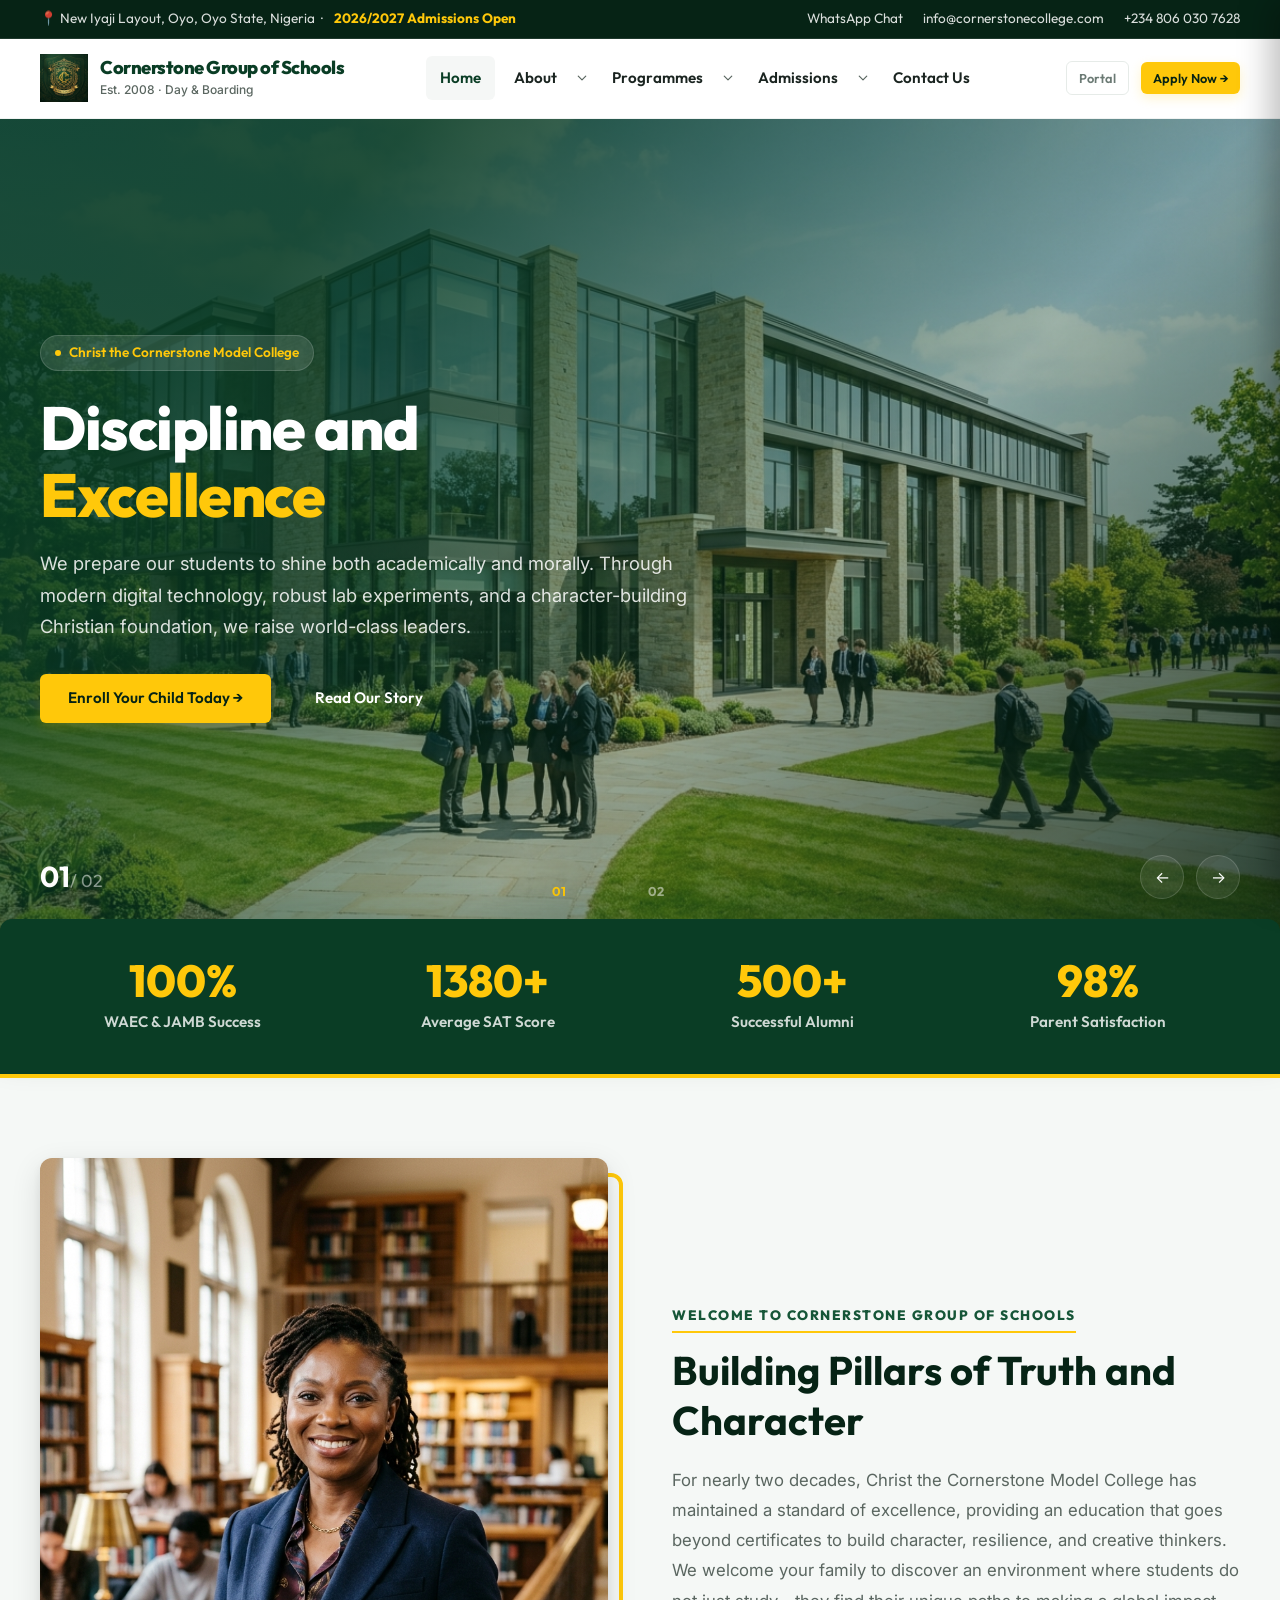
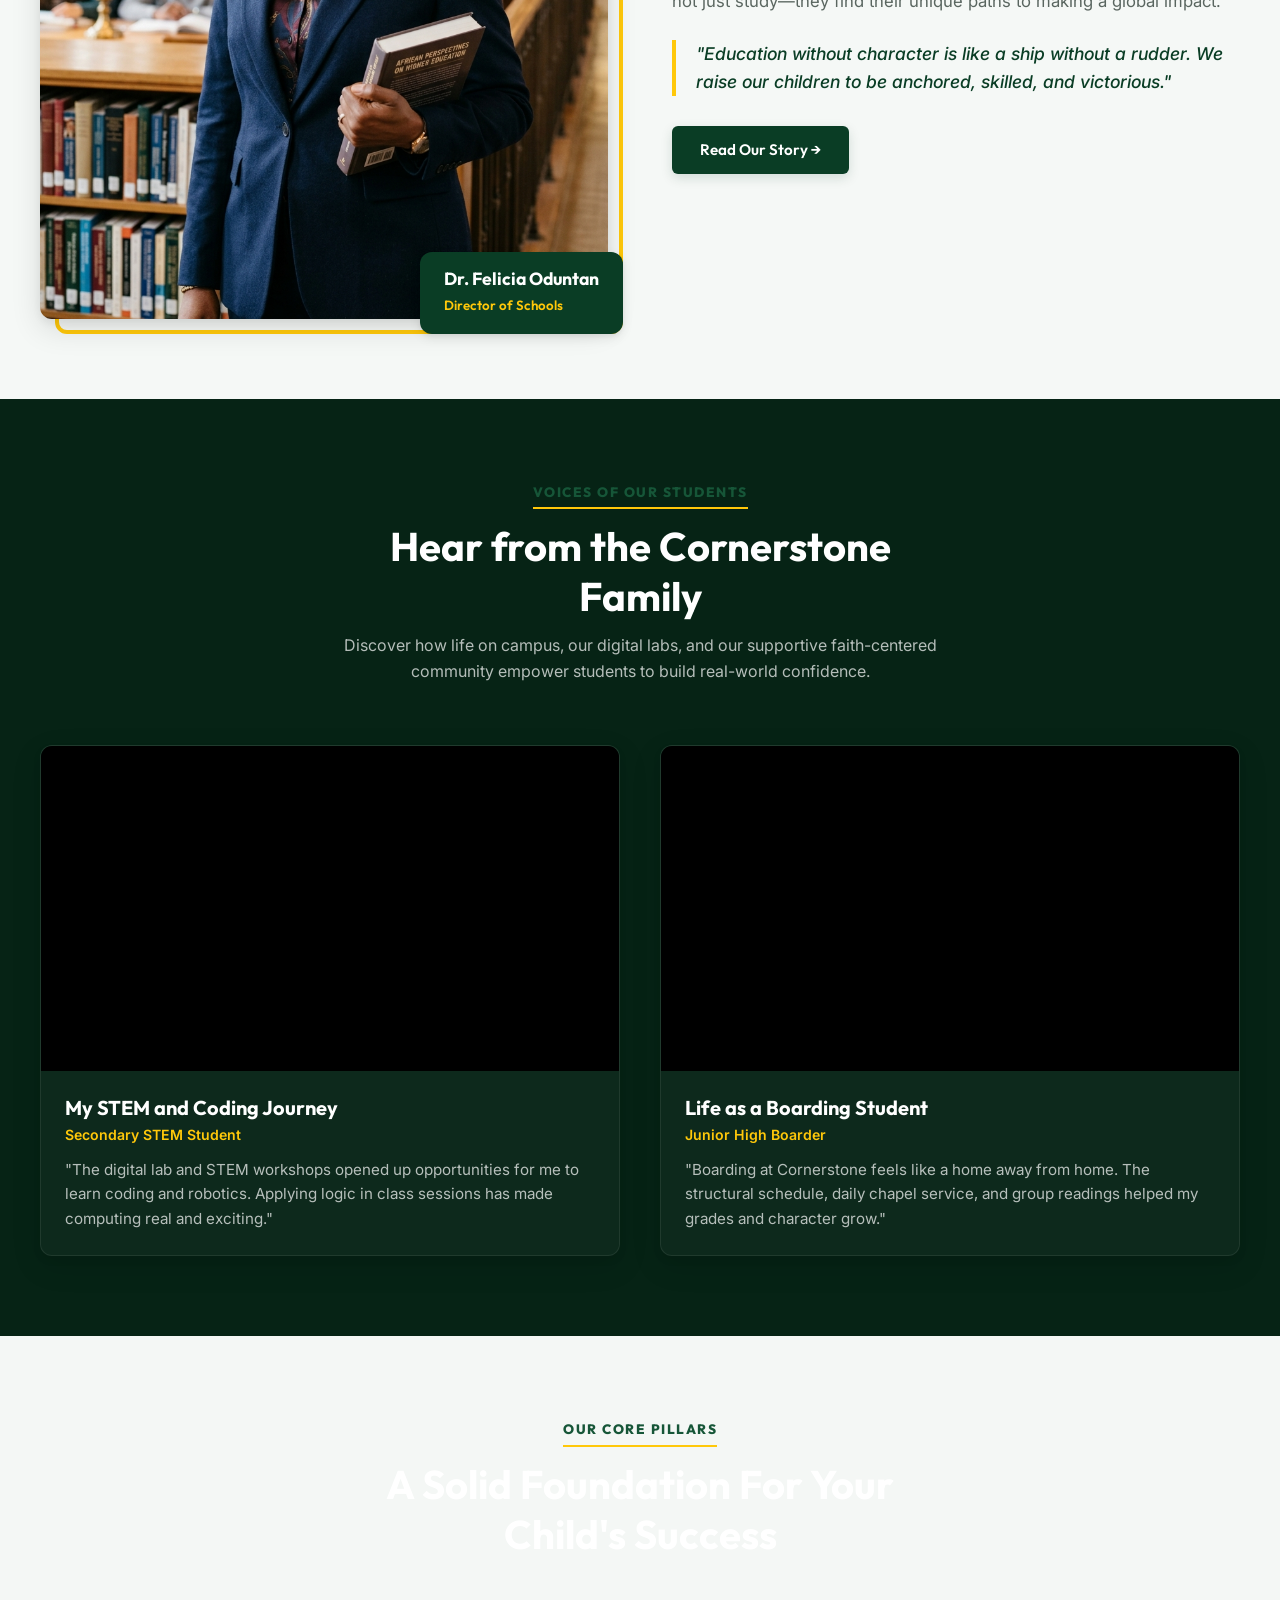
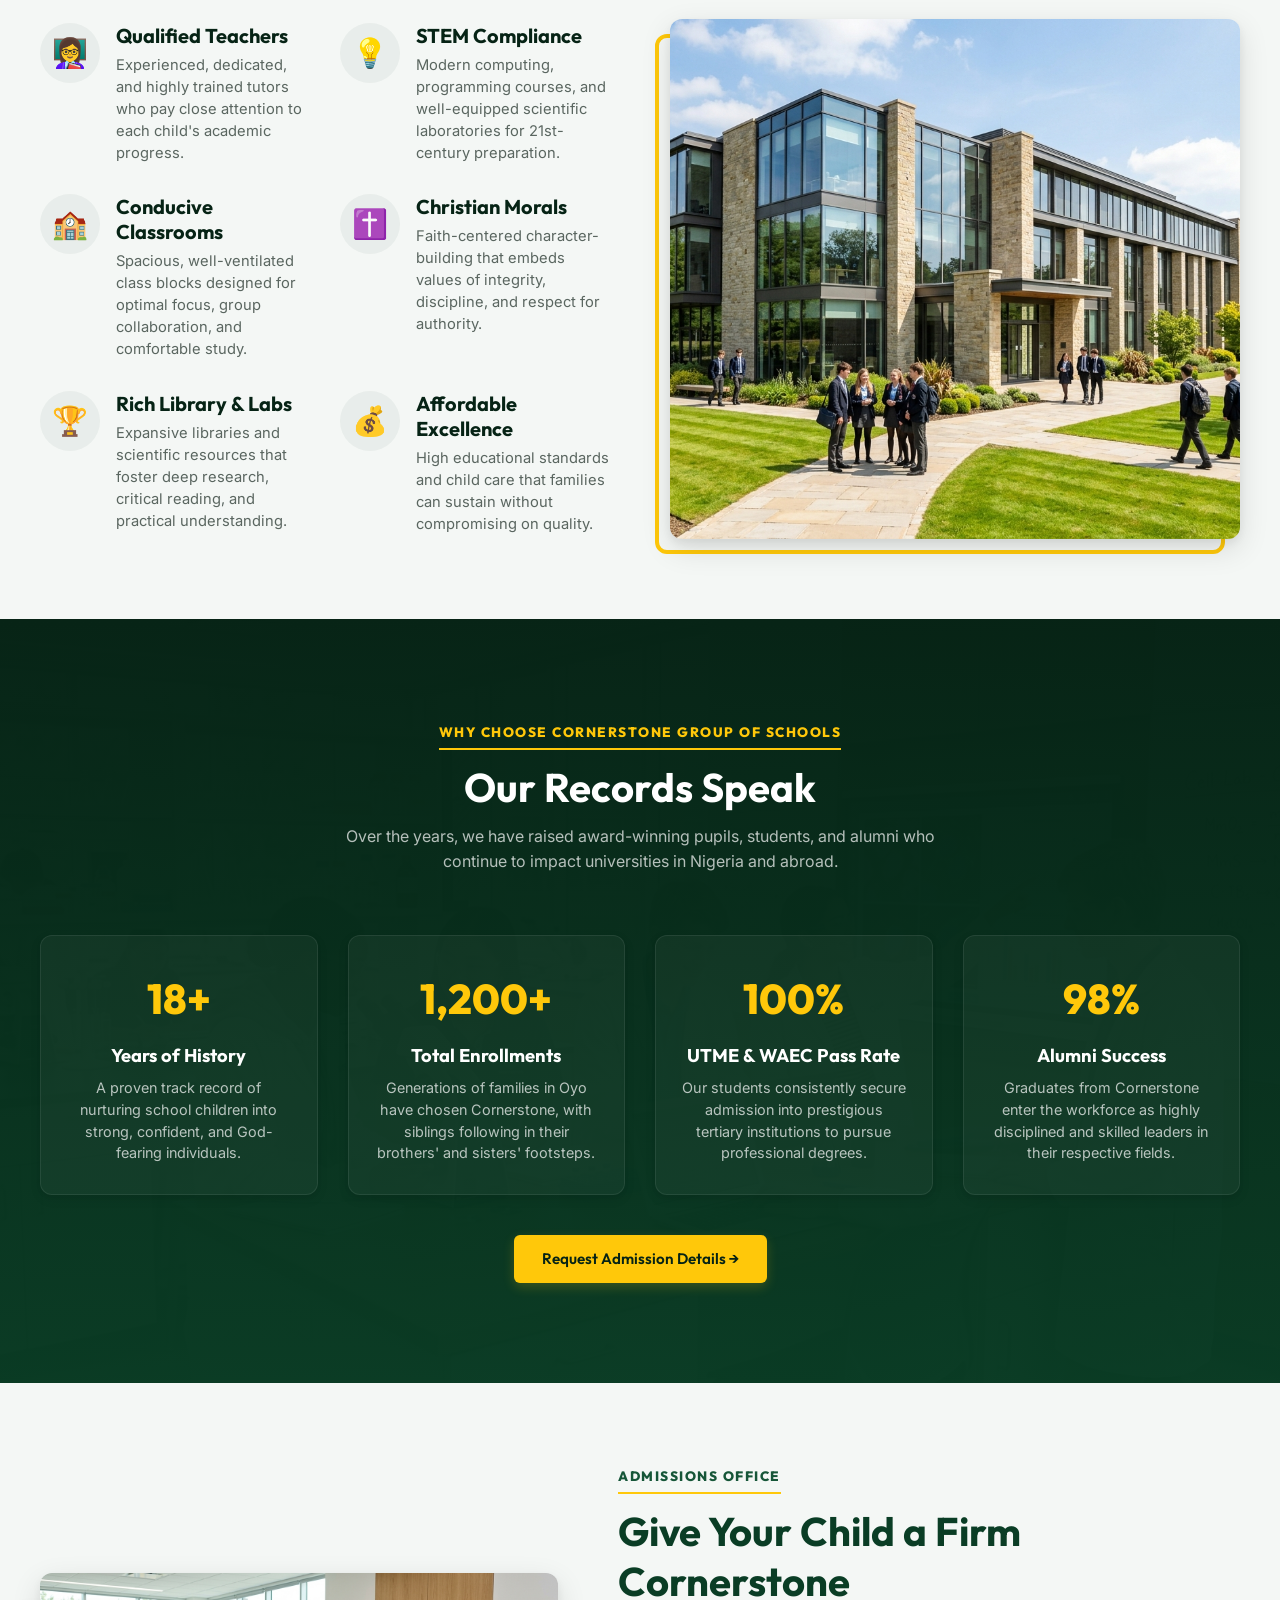
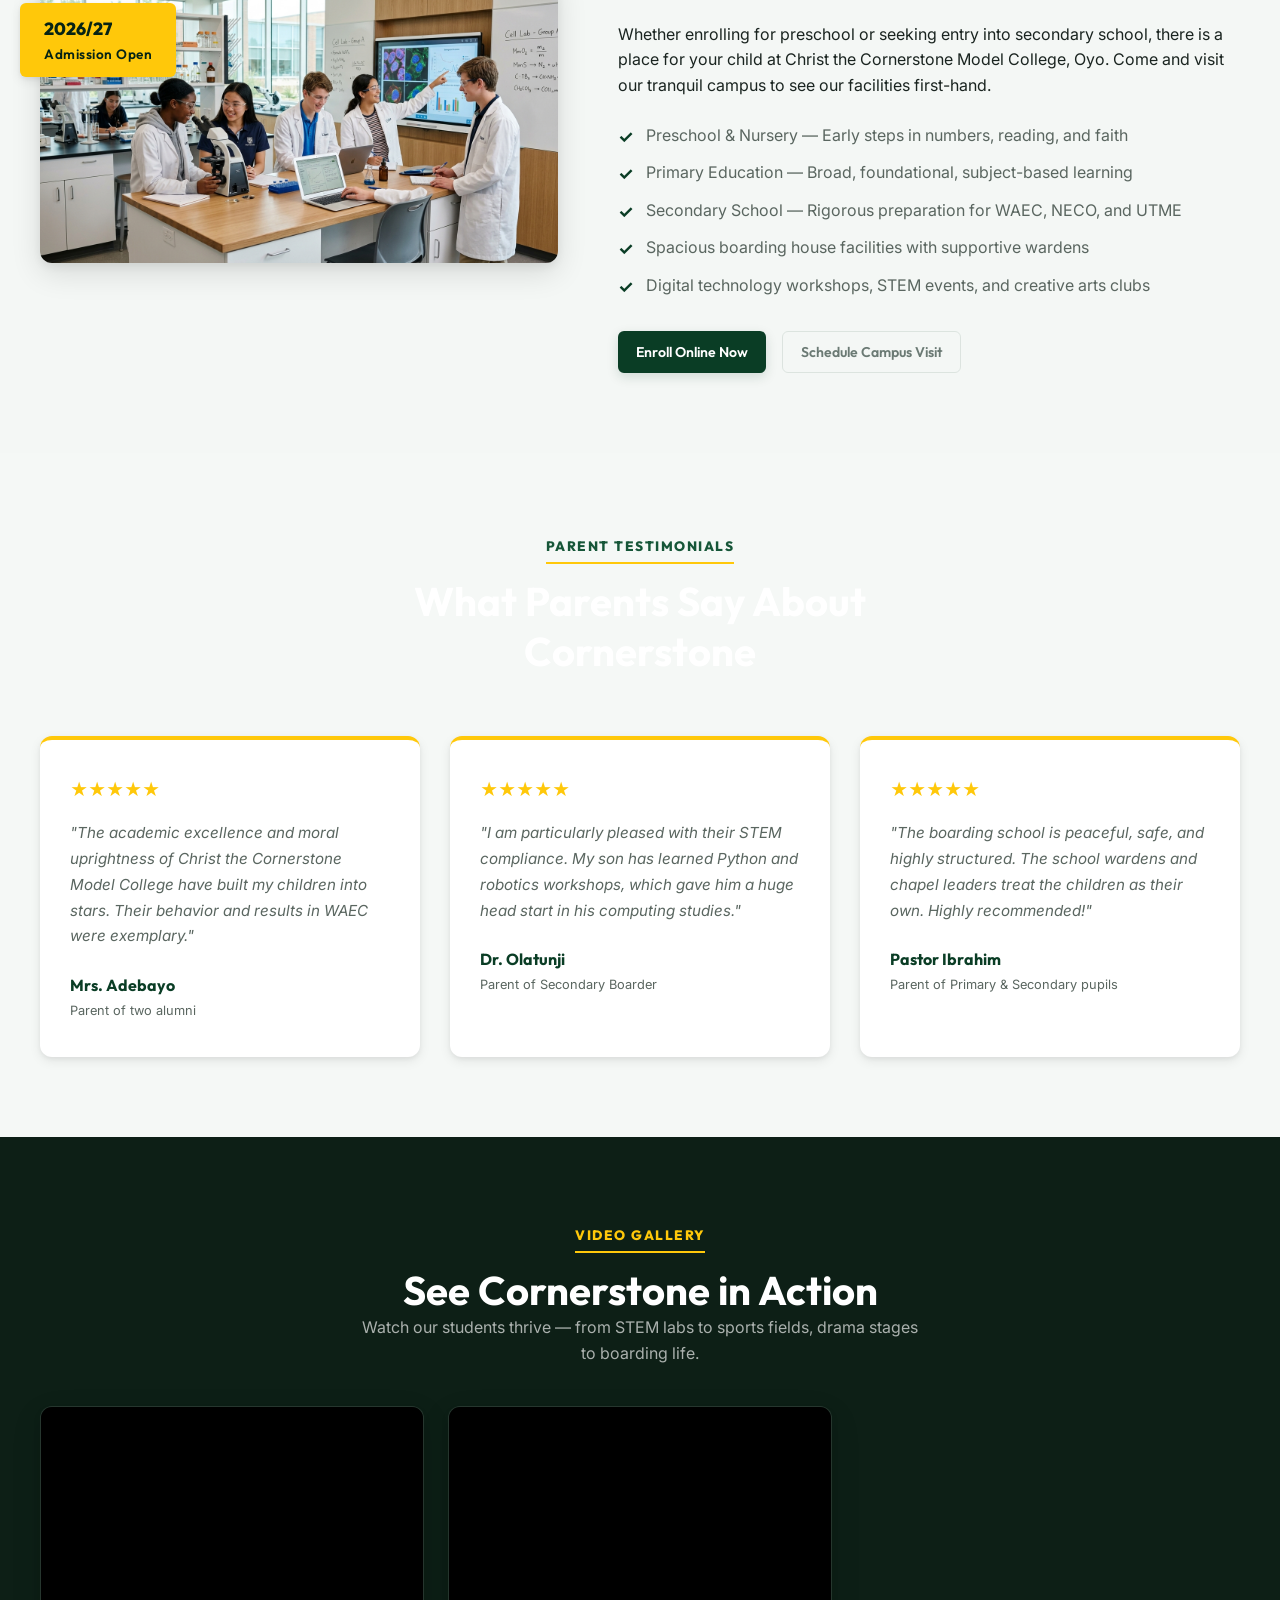
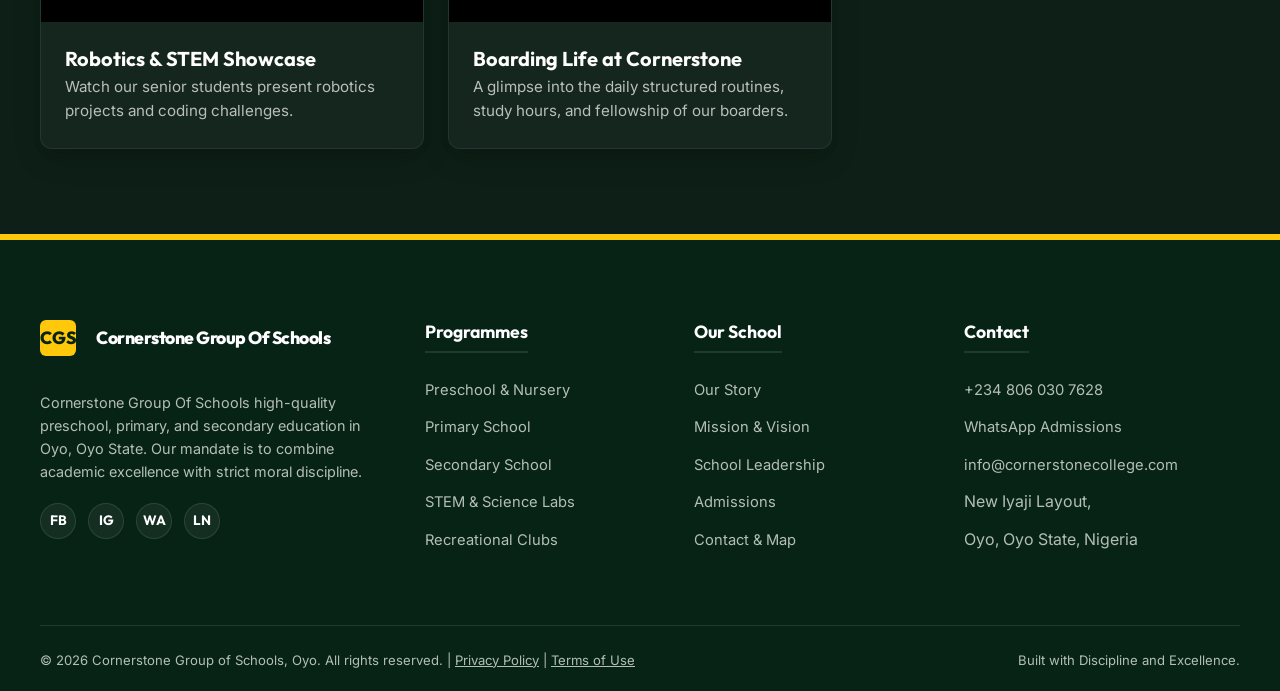
==== commit 16d21cc8: "Update index.html" ====
--- a/index.html
+++ b/index.html
@@ -307,7 +307,7 @@
       <div class="video-grid">
         <div class="video-test-card fade-up stagger-1">
           <div class="video-iframe-wrapper">
-            <iframe src="https://www.youtube.com/embed/1DymrR07VKo" title="Robotics and Coding Showcase" allowfullscreen></iframe>
+            <iframe src="null" title="Robotics and Coding Showcase" allowfullscreen></iframe>
           </div>
           <div class="video-info">
             <h4>My STEM and Coding Journey</h4>
@@ -318,7 +318,7 @@
 
         <div class="video-test-card fade-up stagger-2">
           <div class="video-iframe-wrapper">
-            <iframe src="https://www.youtube.com/embed/Y6Kuc_Hn1c8" title="Boarding Experience Showcase" allowfullscreen></iframe>
+            <iframe src="null" title="Boarding Experience Showcase" allowfullscreen></iframe>
           </div>
           <div class="video-info">
             <h4>Life as a Boarding Student</h4>
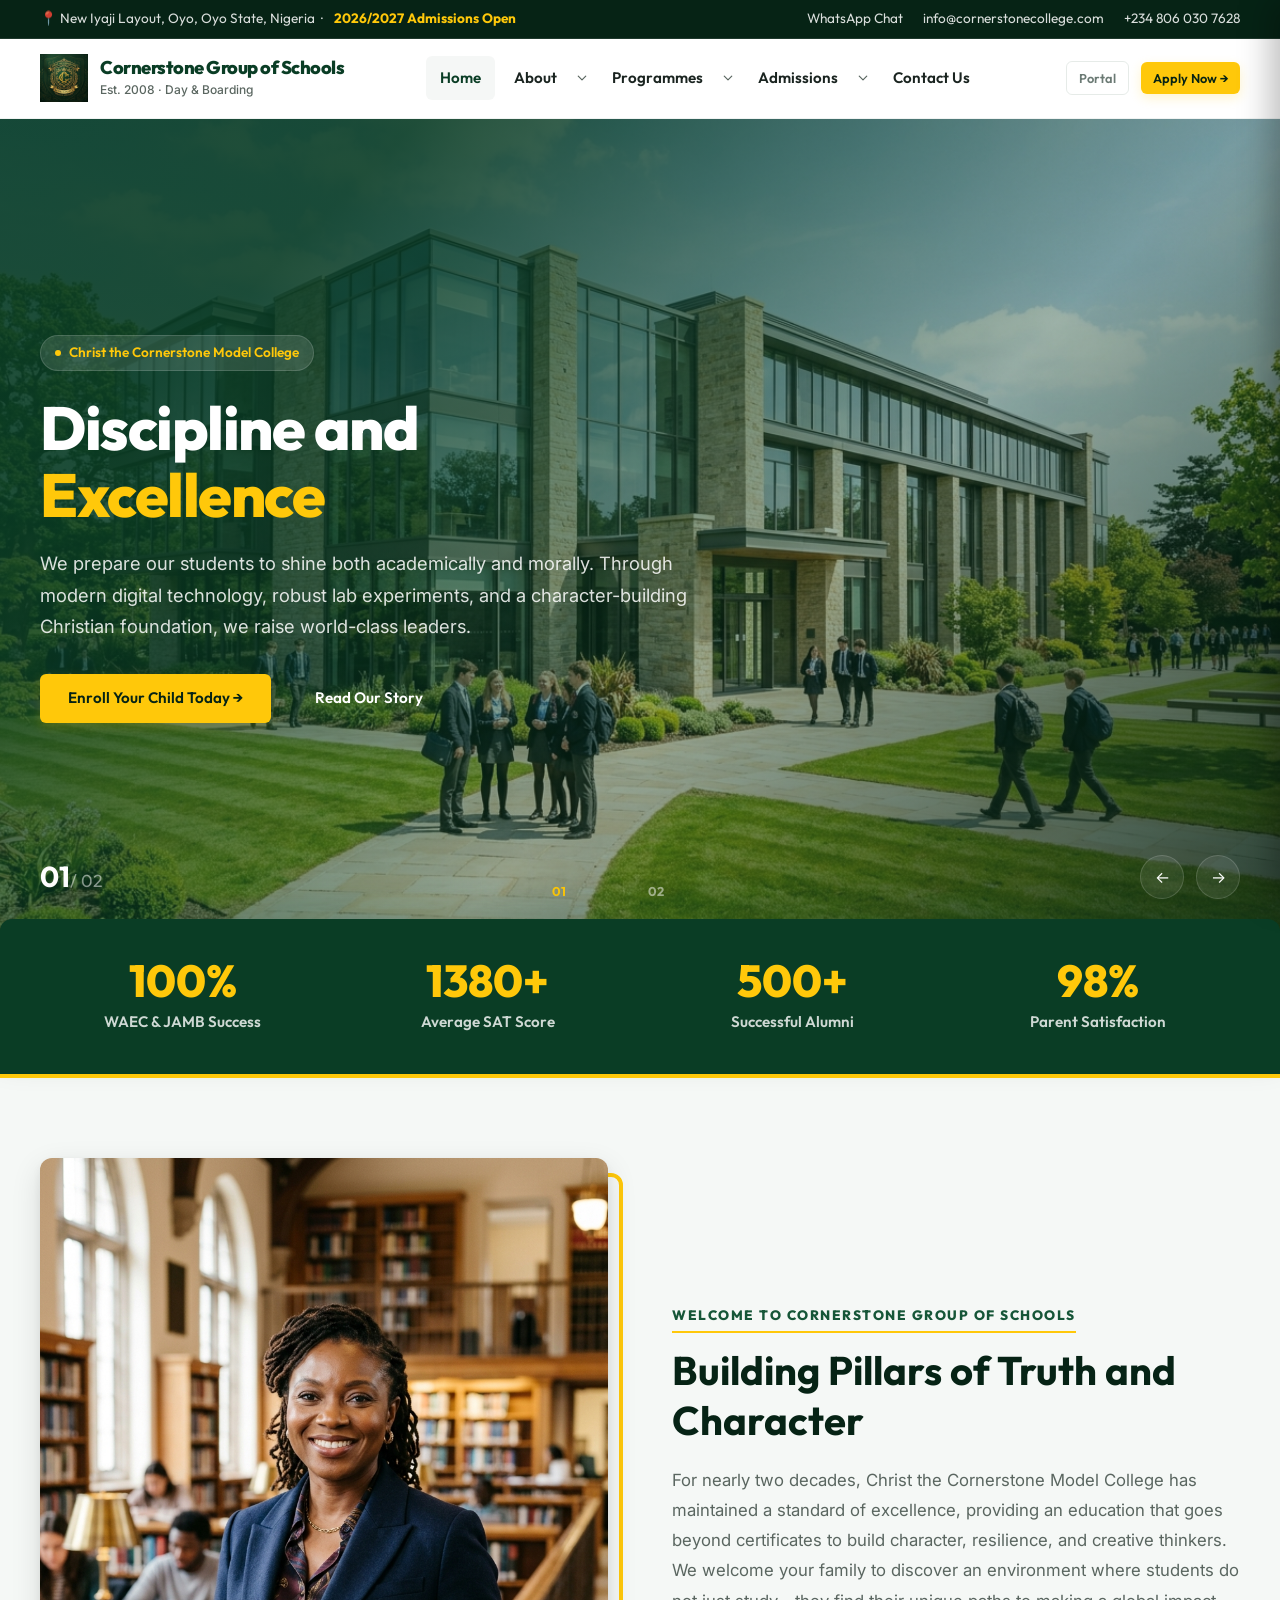
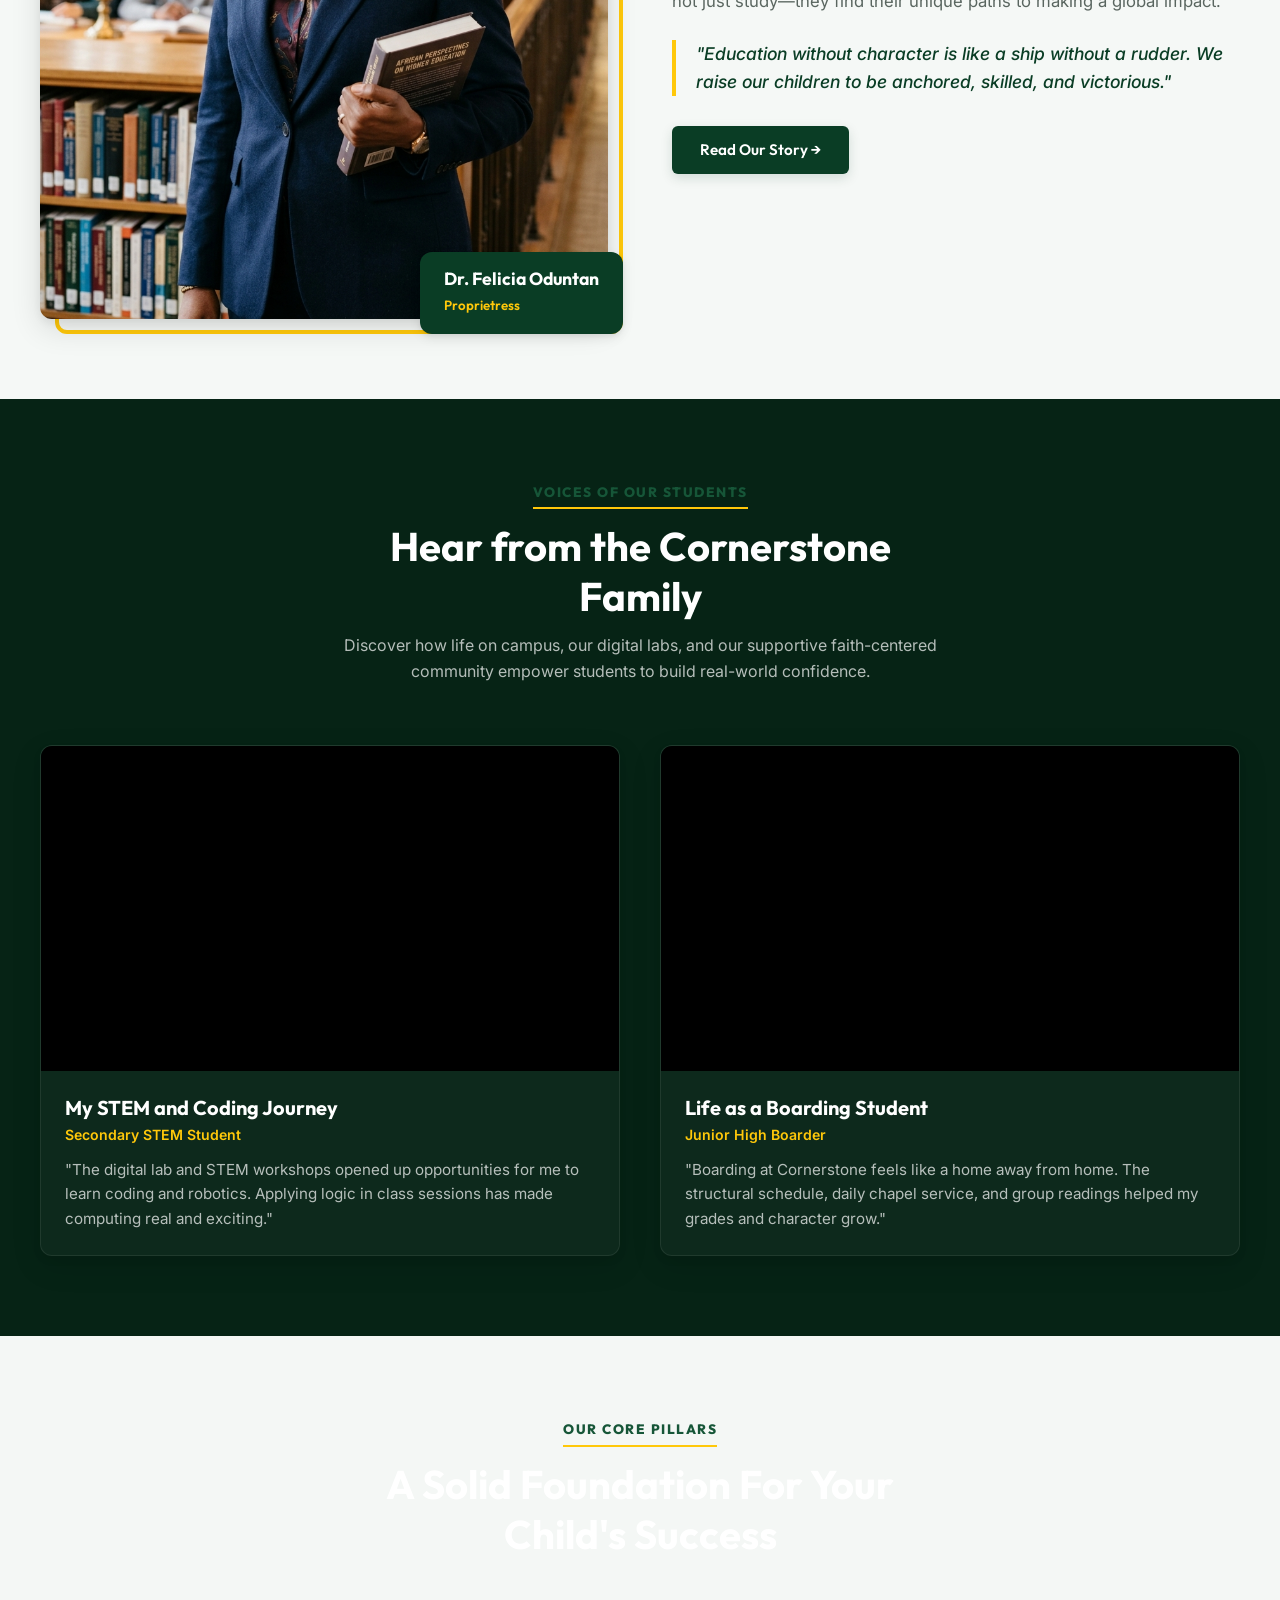
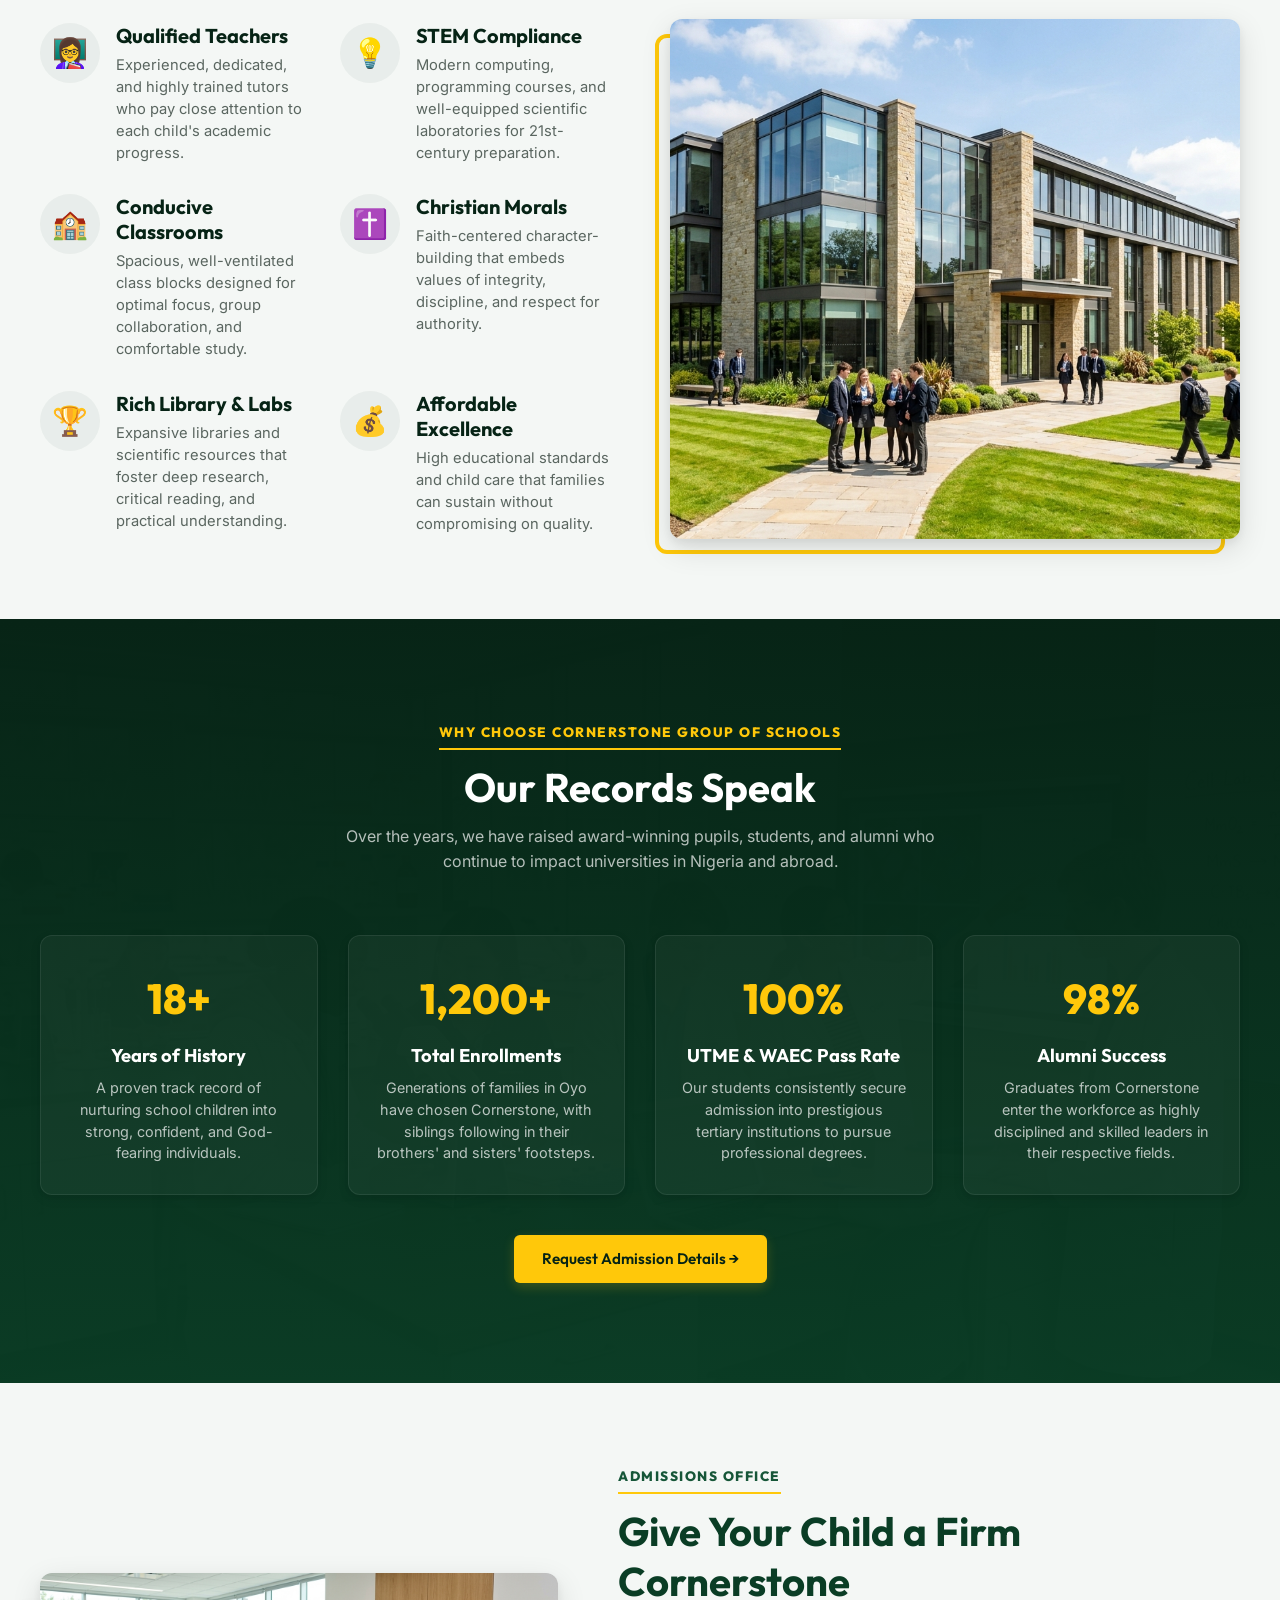
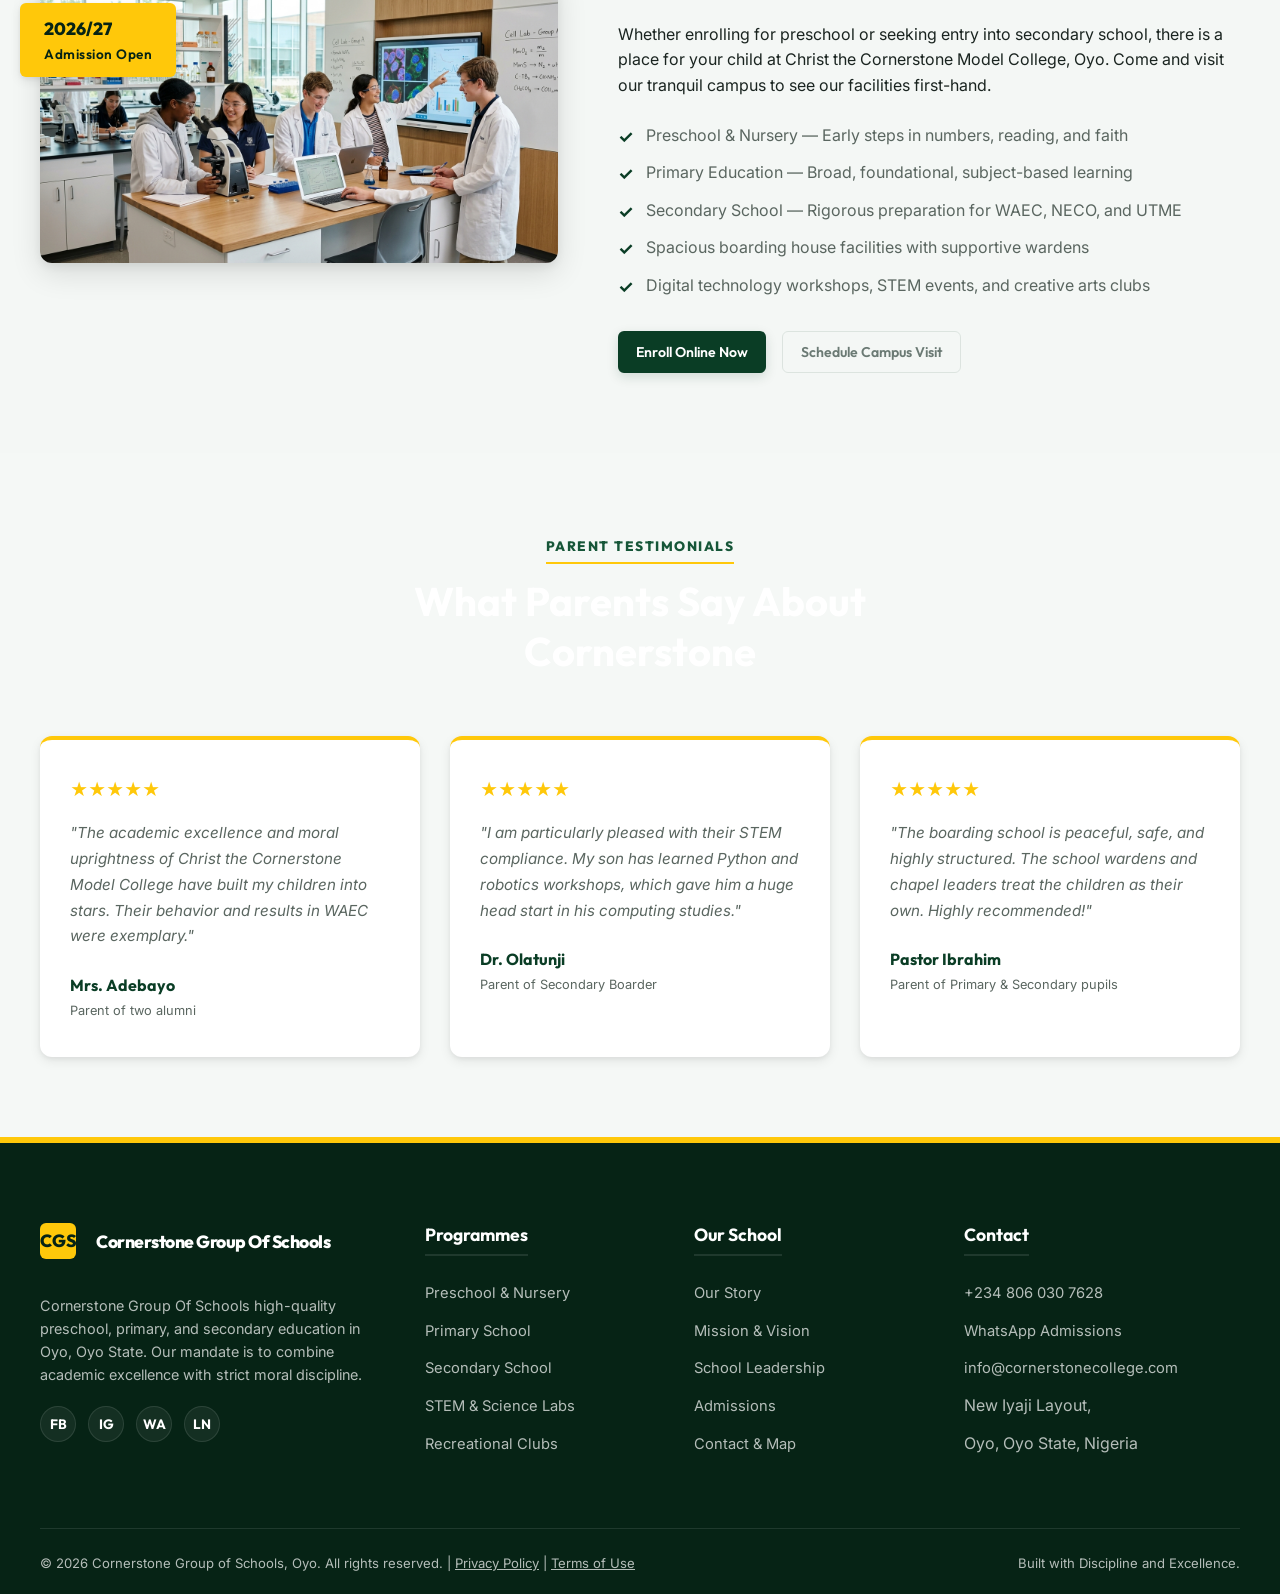
==== commit 1dc85eda: "Update index.html" ====
--- a/index.html
+++ b/index.html
@@ -279,7 +279,7 @@
           <img src="assets/img/director.jpg" alt="School Director, Dr. Felicia Oduntan" />
           <div class="director-badge">
             <h5>Dr. Felicia Oduntan</h5>
-            <small>Director of Schools</small>
+            <small>Proprietress</small>
           </div>
         </div>
         <div class="director-text fade-up stagger-2">
@@ -513,19 +513,7 @@
       </div>
     </div>
   </section>
-  <!-- VIDEO SHOWCASE SECTION -->
-  <section id="videos" style="background:#0d1f16;padding:85px 0;">
-    <div class="container">
-      <div class="section-heading-center fade-up" style="margin-bottom:40px;">
-        <div class="section-label" style="color:#ffc80a;">Video Gallery</div>
-        <h2 style="color:#ffffff;">See Cornerstone in Action</h2>
-        <p style="color:rgba(255,255,255,0.65);max-width:560px;margin:0 auto;">Watch our students thrive — from STEM labs to sports fields, drama stages to boarding life.</p>
-      </div>
-      <div id="publicVideoGrid" style="display:grid;grid-template-columns:repeat(auto-fill,minmax(320px,1fr));gap:24px;">
-        <!-- Videos injected by admin.js from localStorage -->
-      </div>
-    </div>
-  </section>
+  
 
   <!-- FOOTER -->
   <footer id="contactSection">
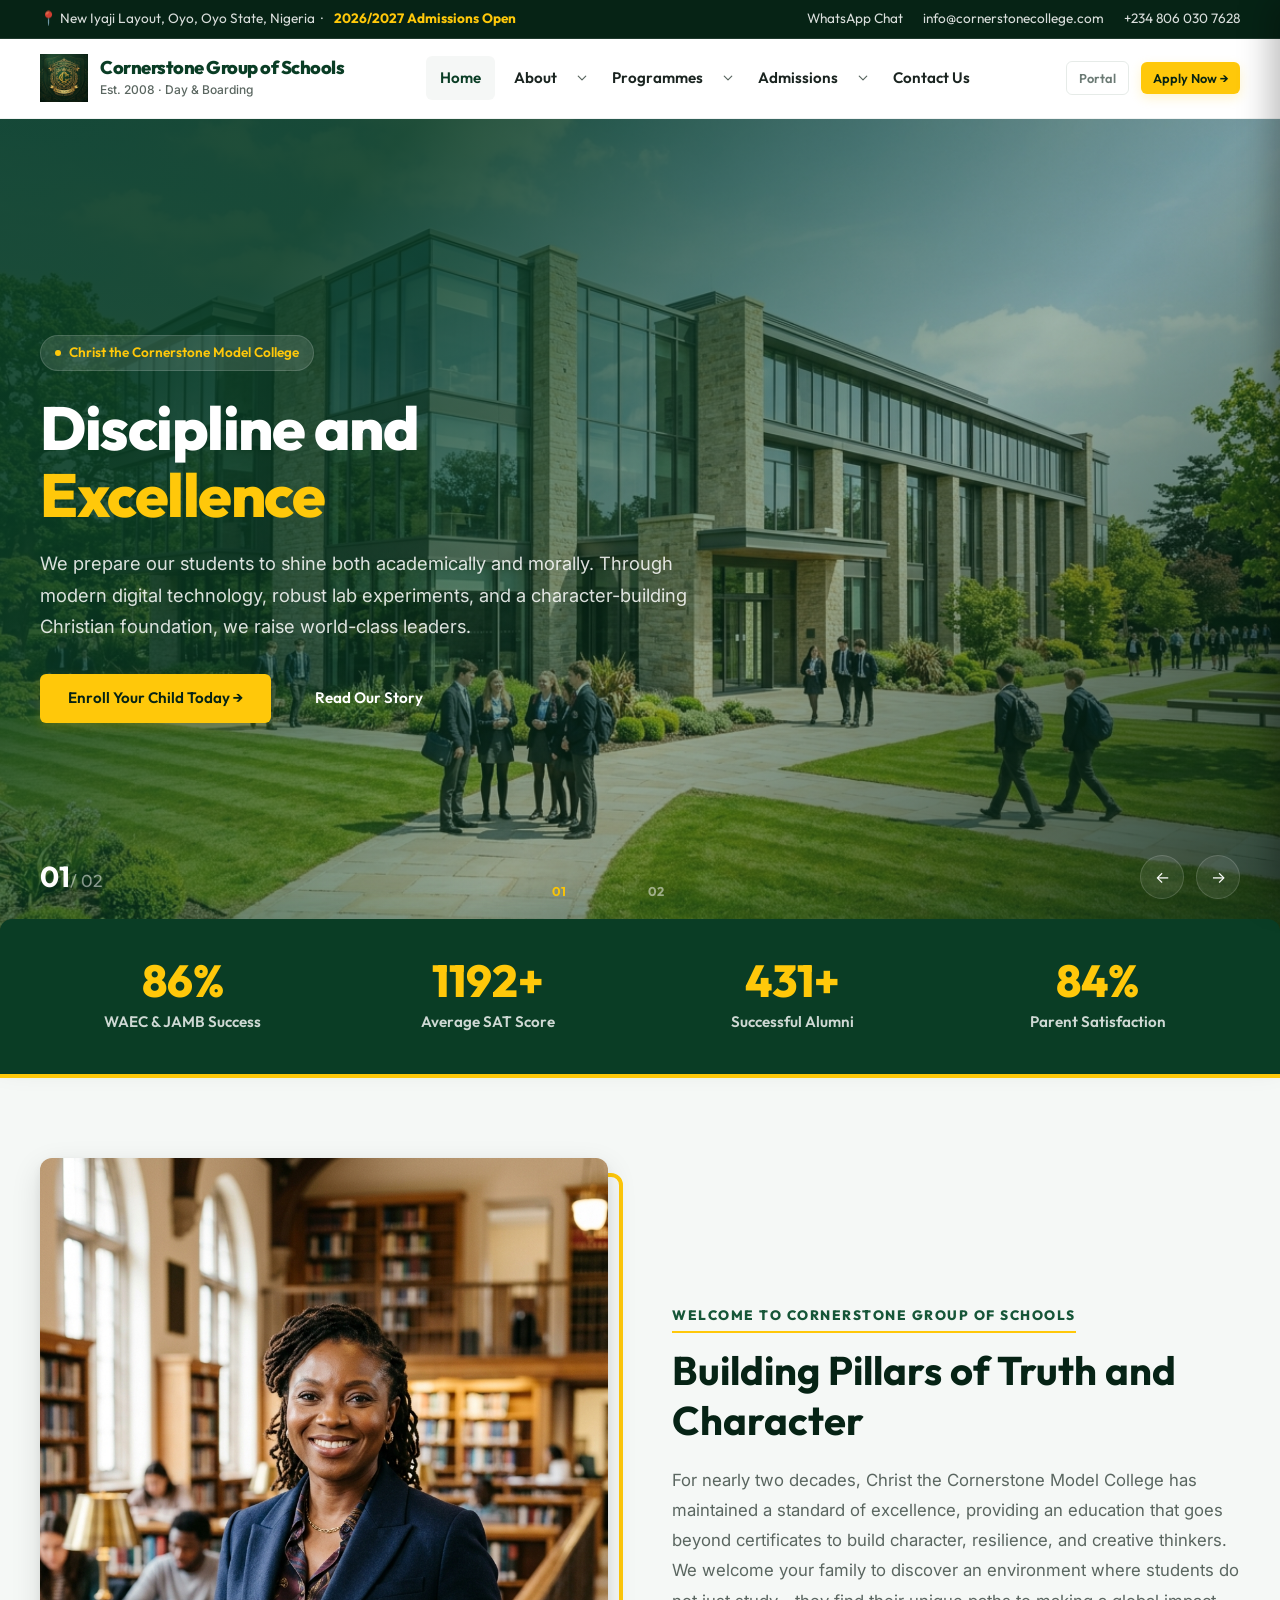
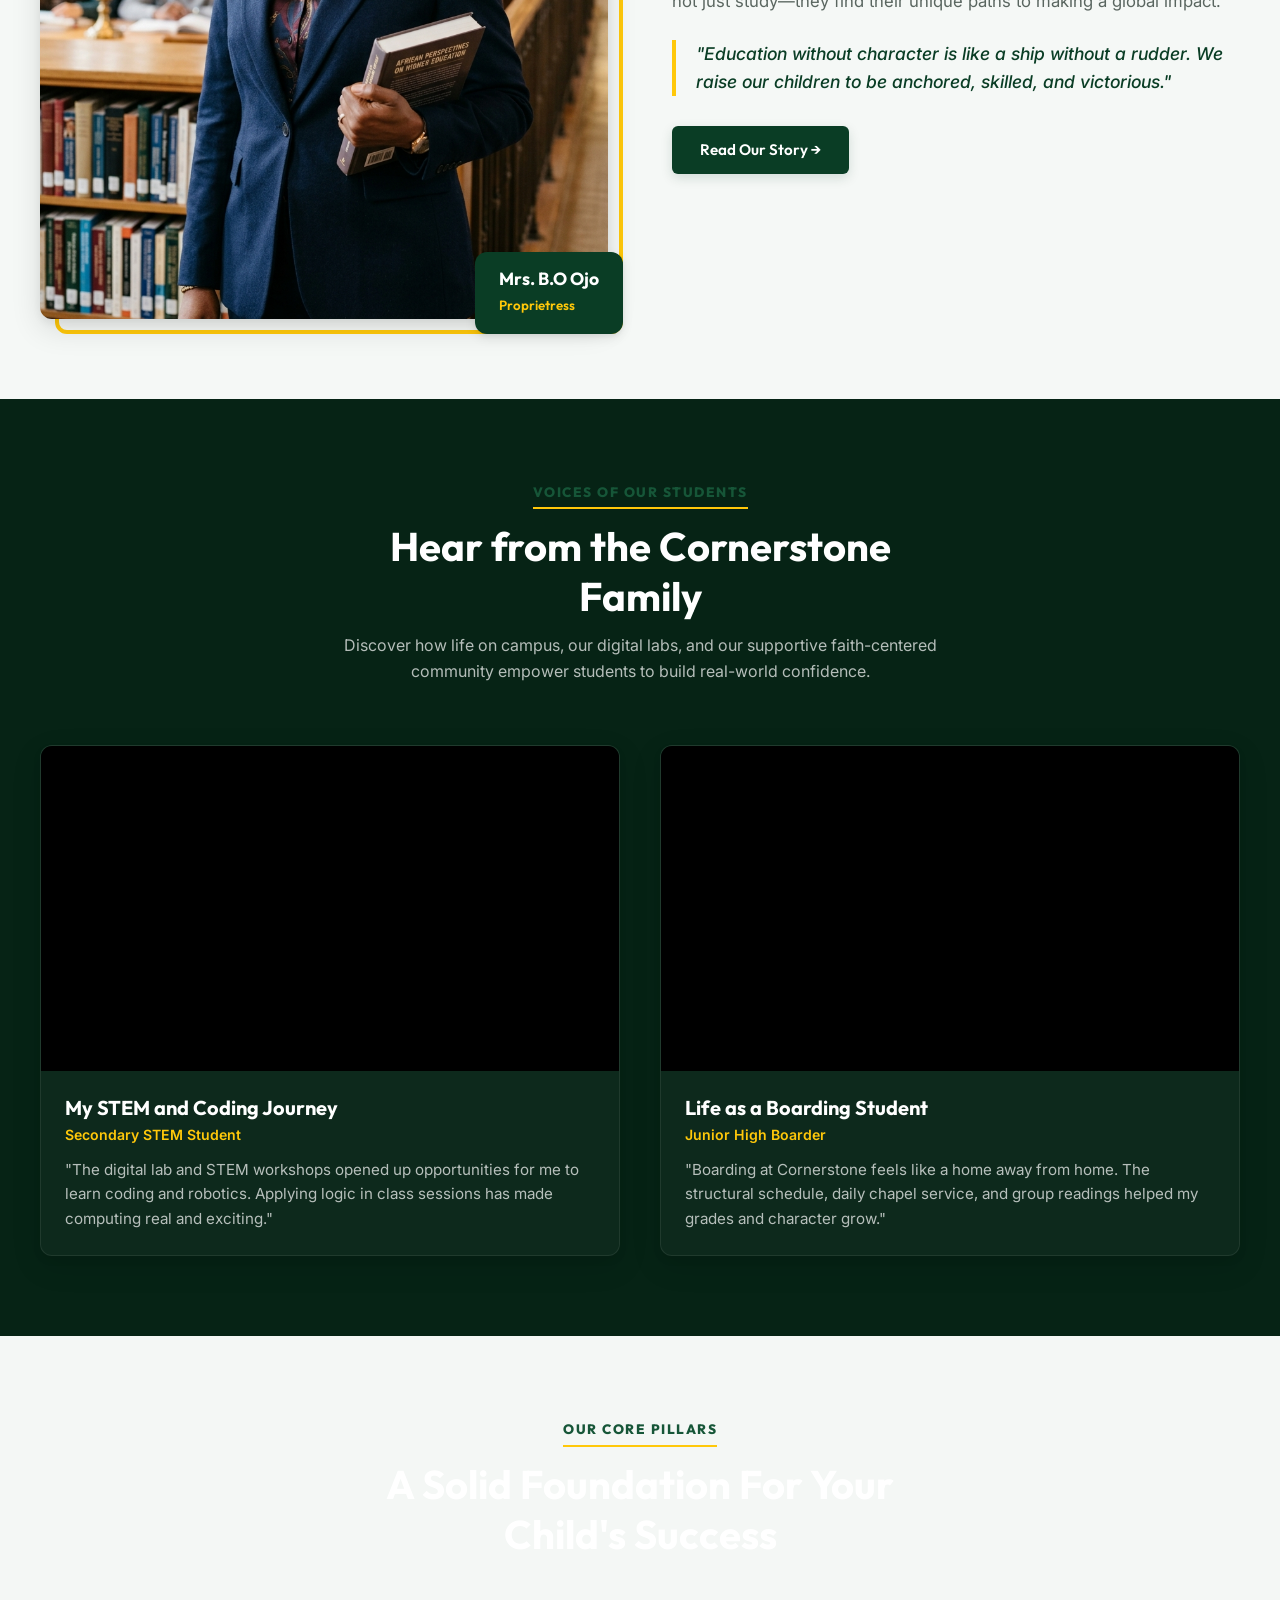
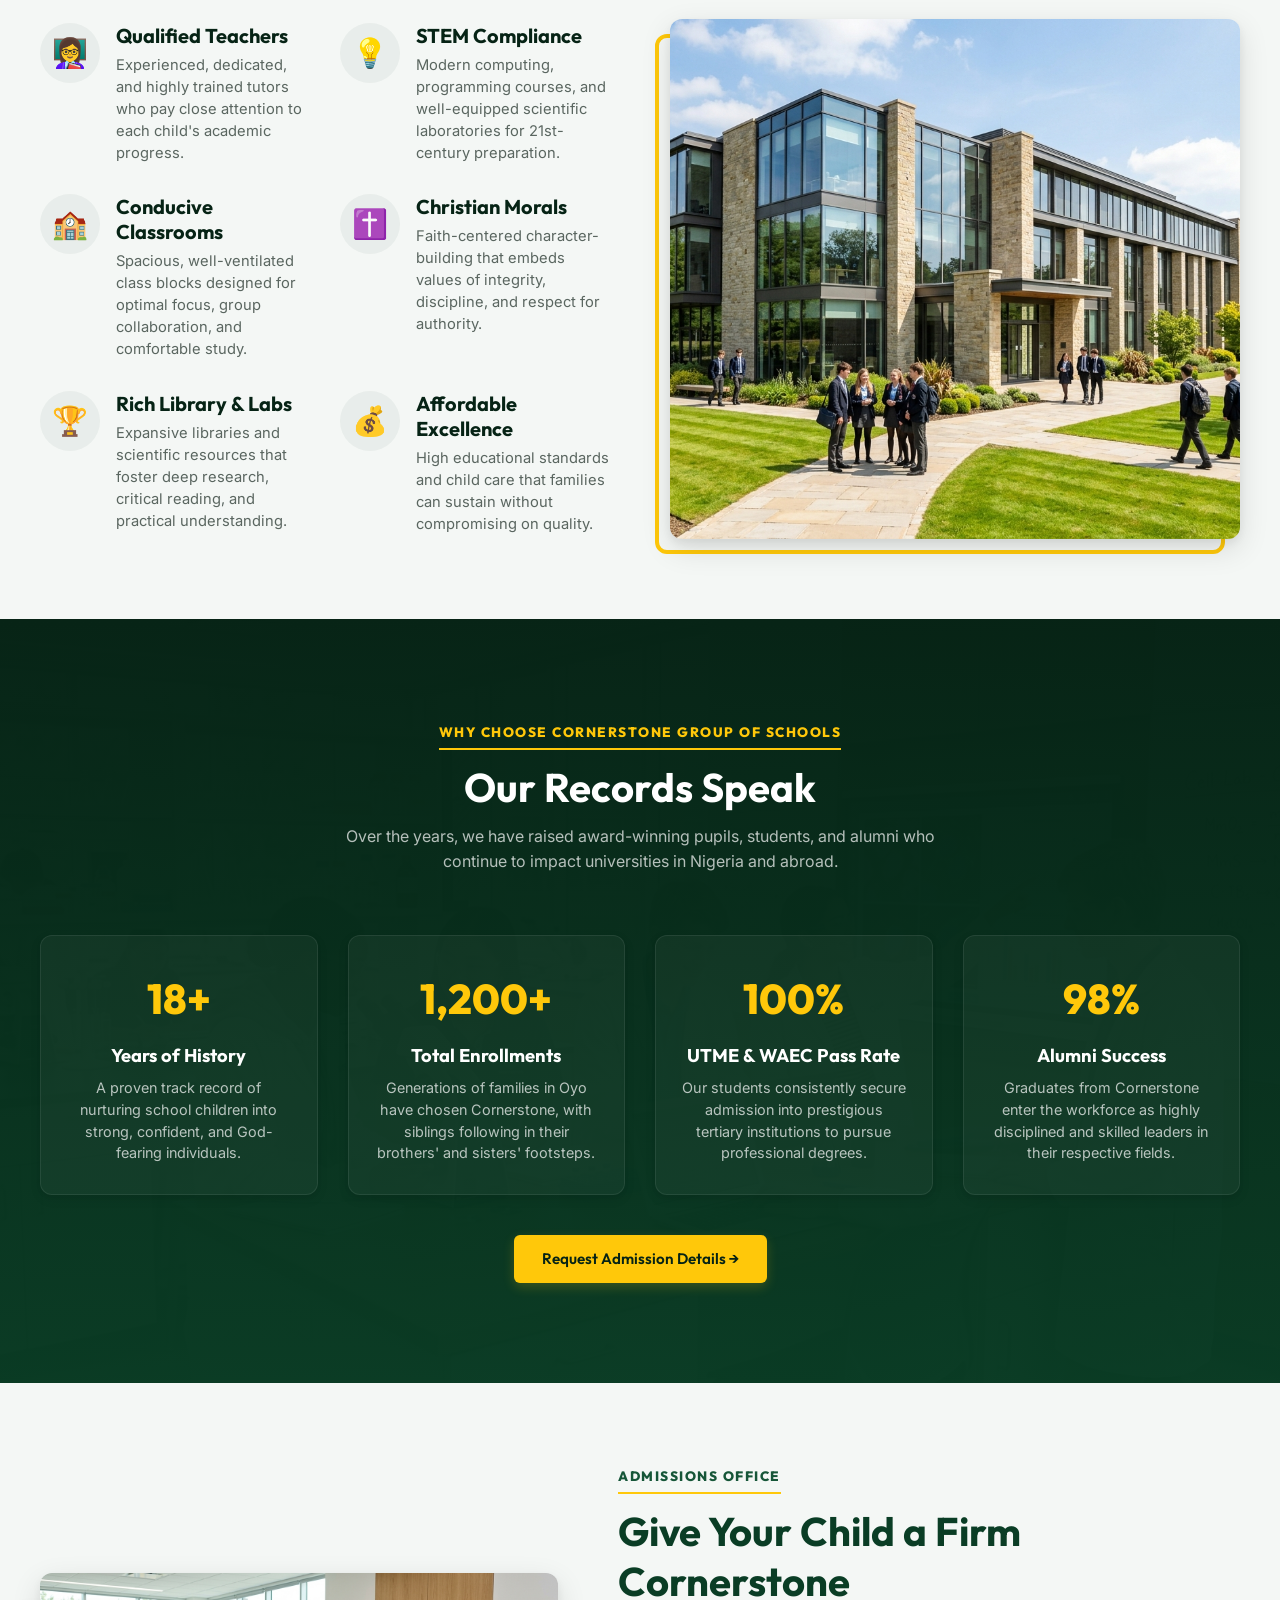
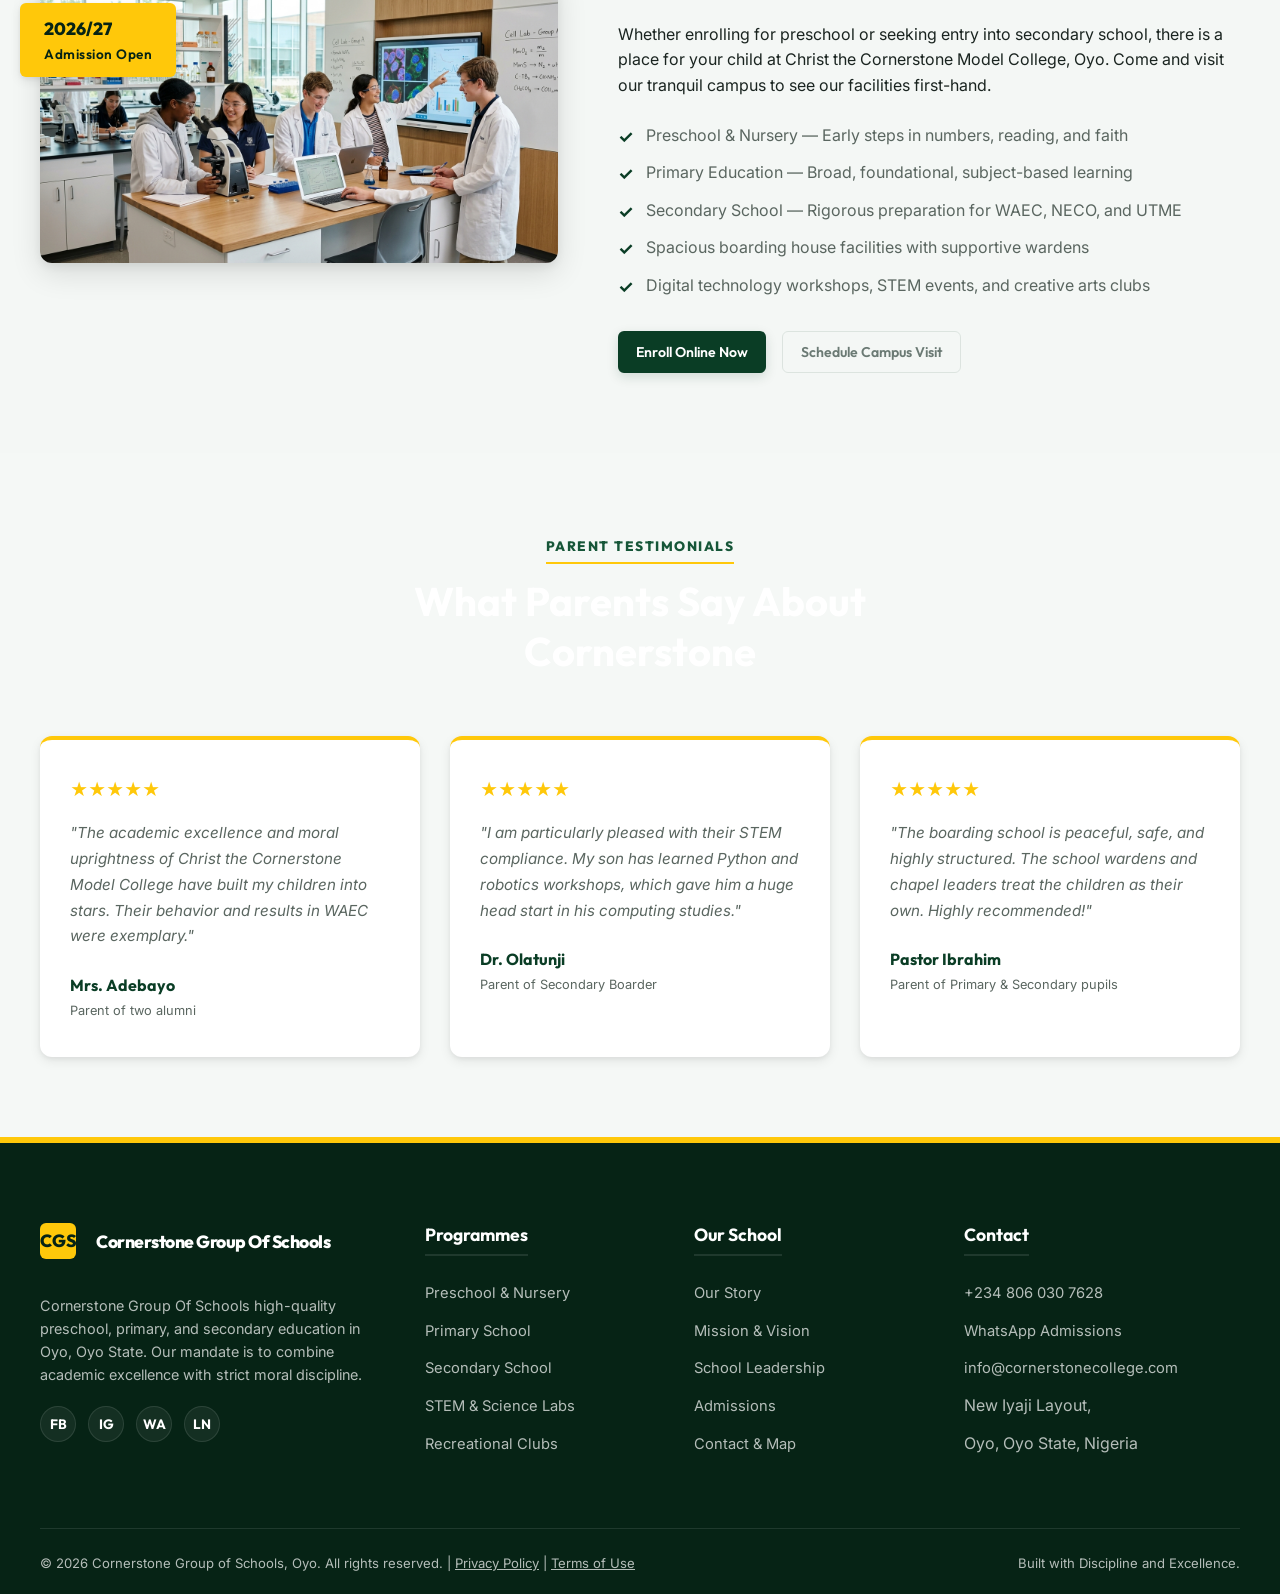
==== commit 40147043: "Update index.html" ====
--- a/index.html
+++ b/index.html
@@ -278,7 +278,7 @@
         <div class="director-img-container fade-up">
           <img src="assets/img/director.jpg" alt="School Director, Dr. Felicia Oduntan" />
           <div class="director-badge">
-            <h5>Dr. Felicia Oduntan</h5>
+            <h5>Mrs. B.O Ojo</h5>
             <small>Proprietress</small>
           </div>
         </div>
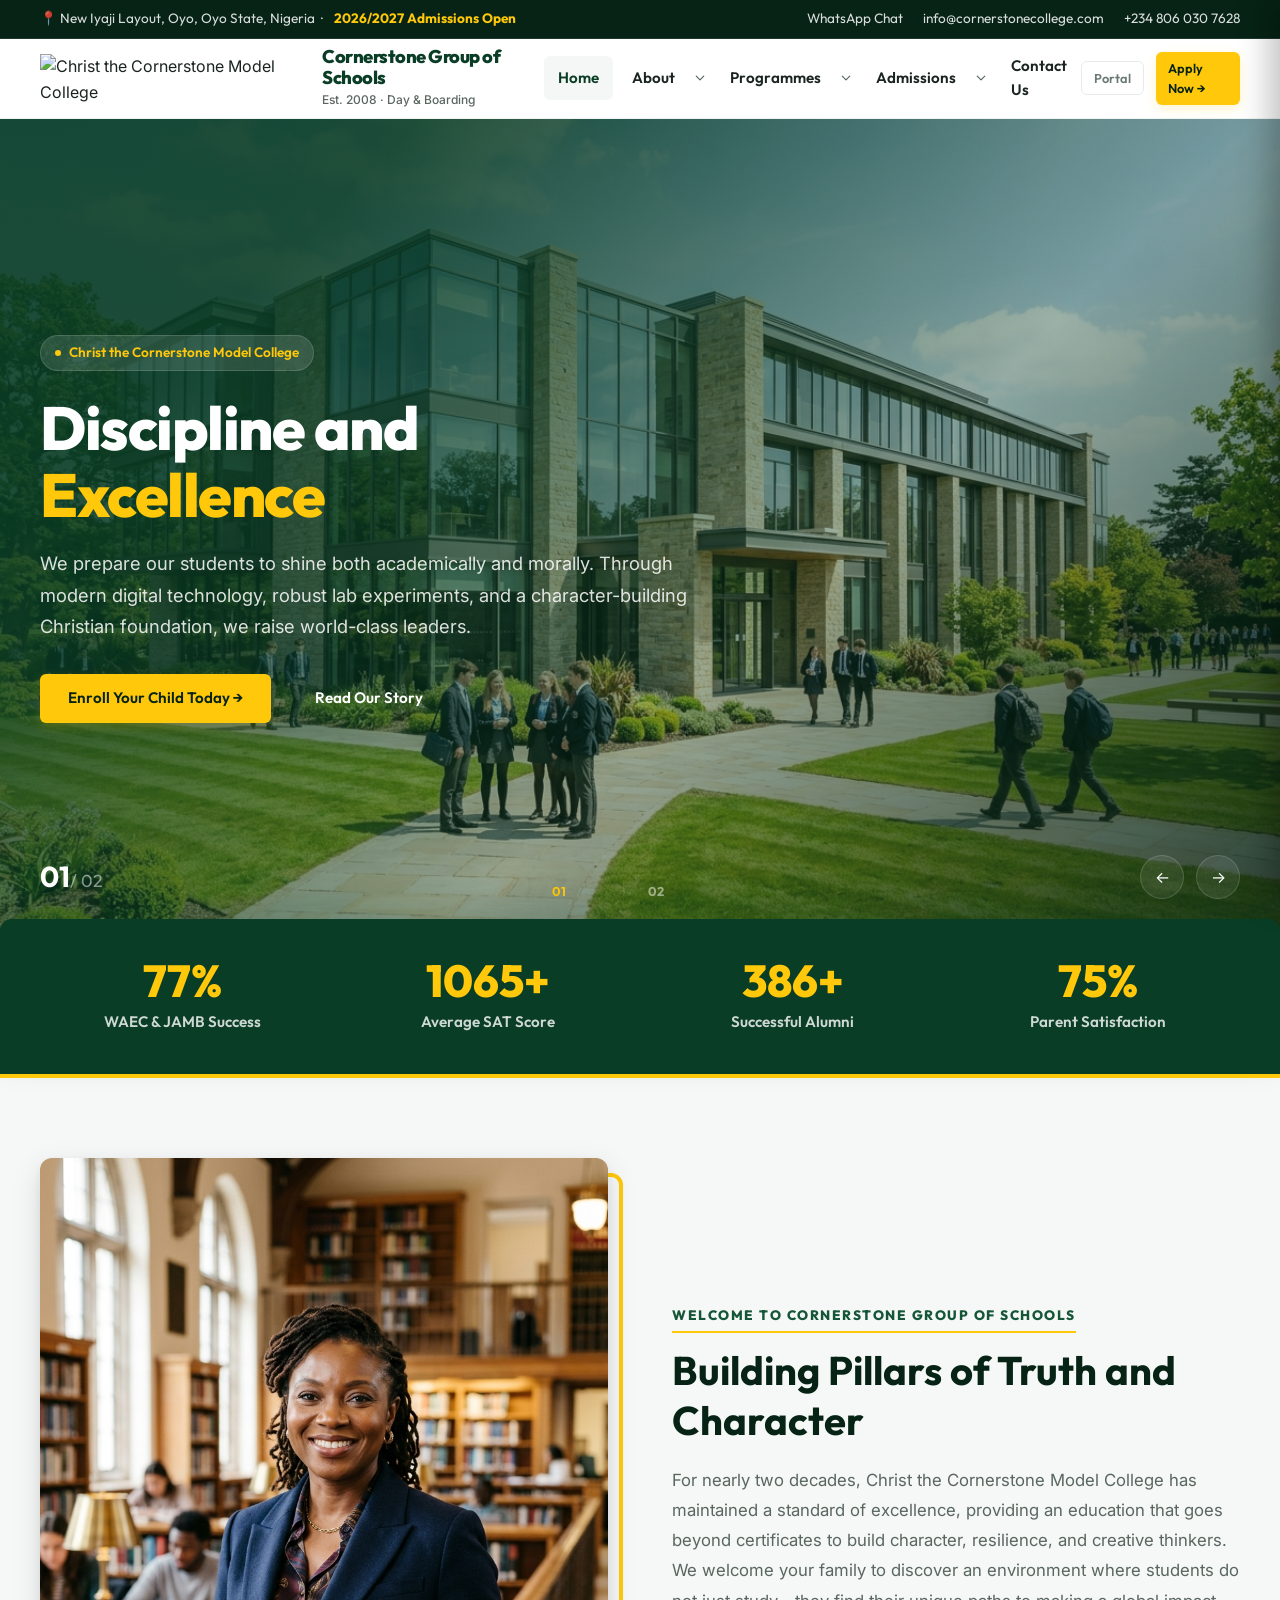
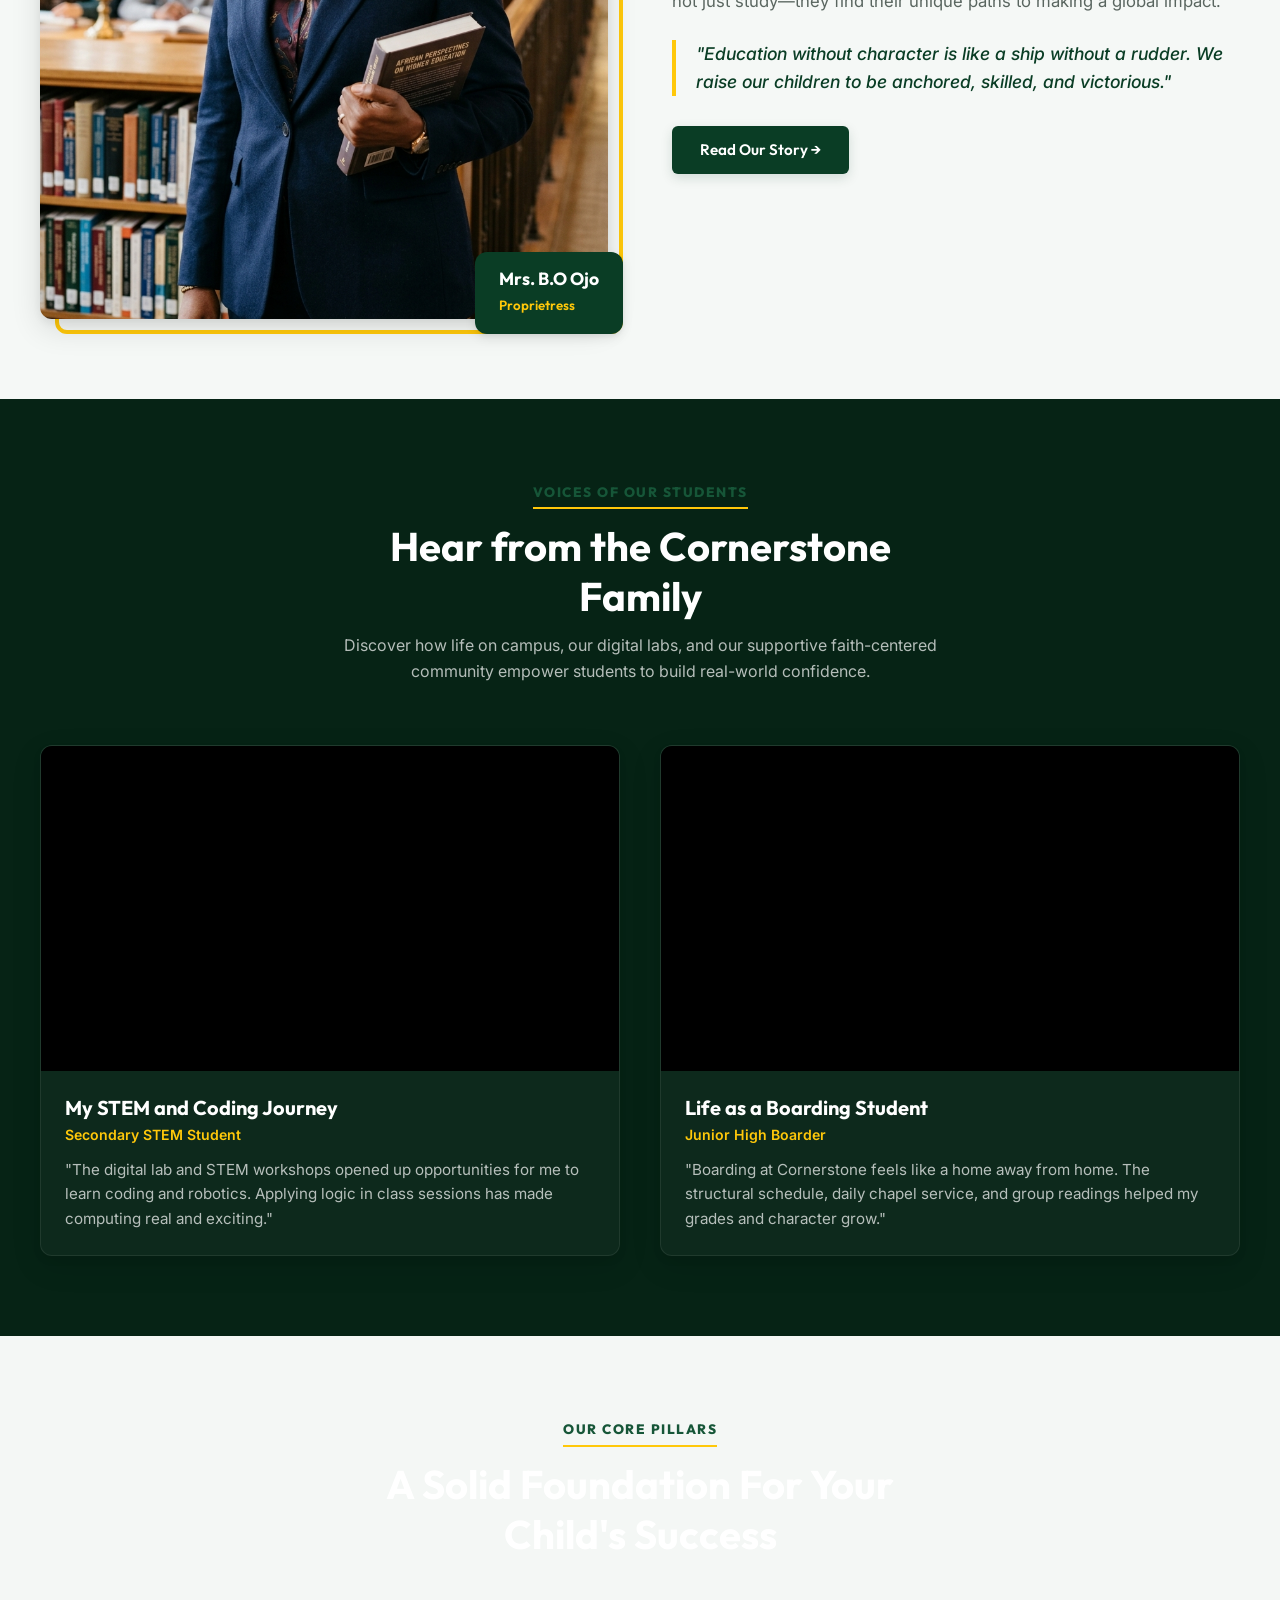
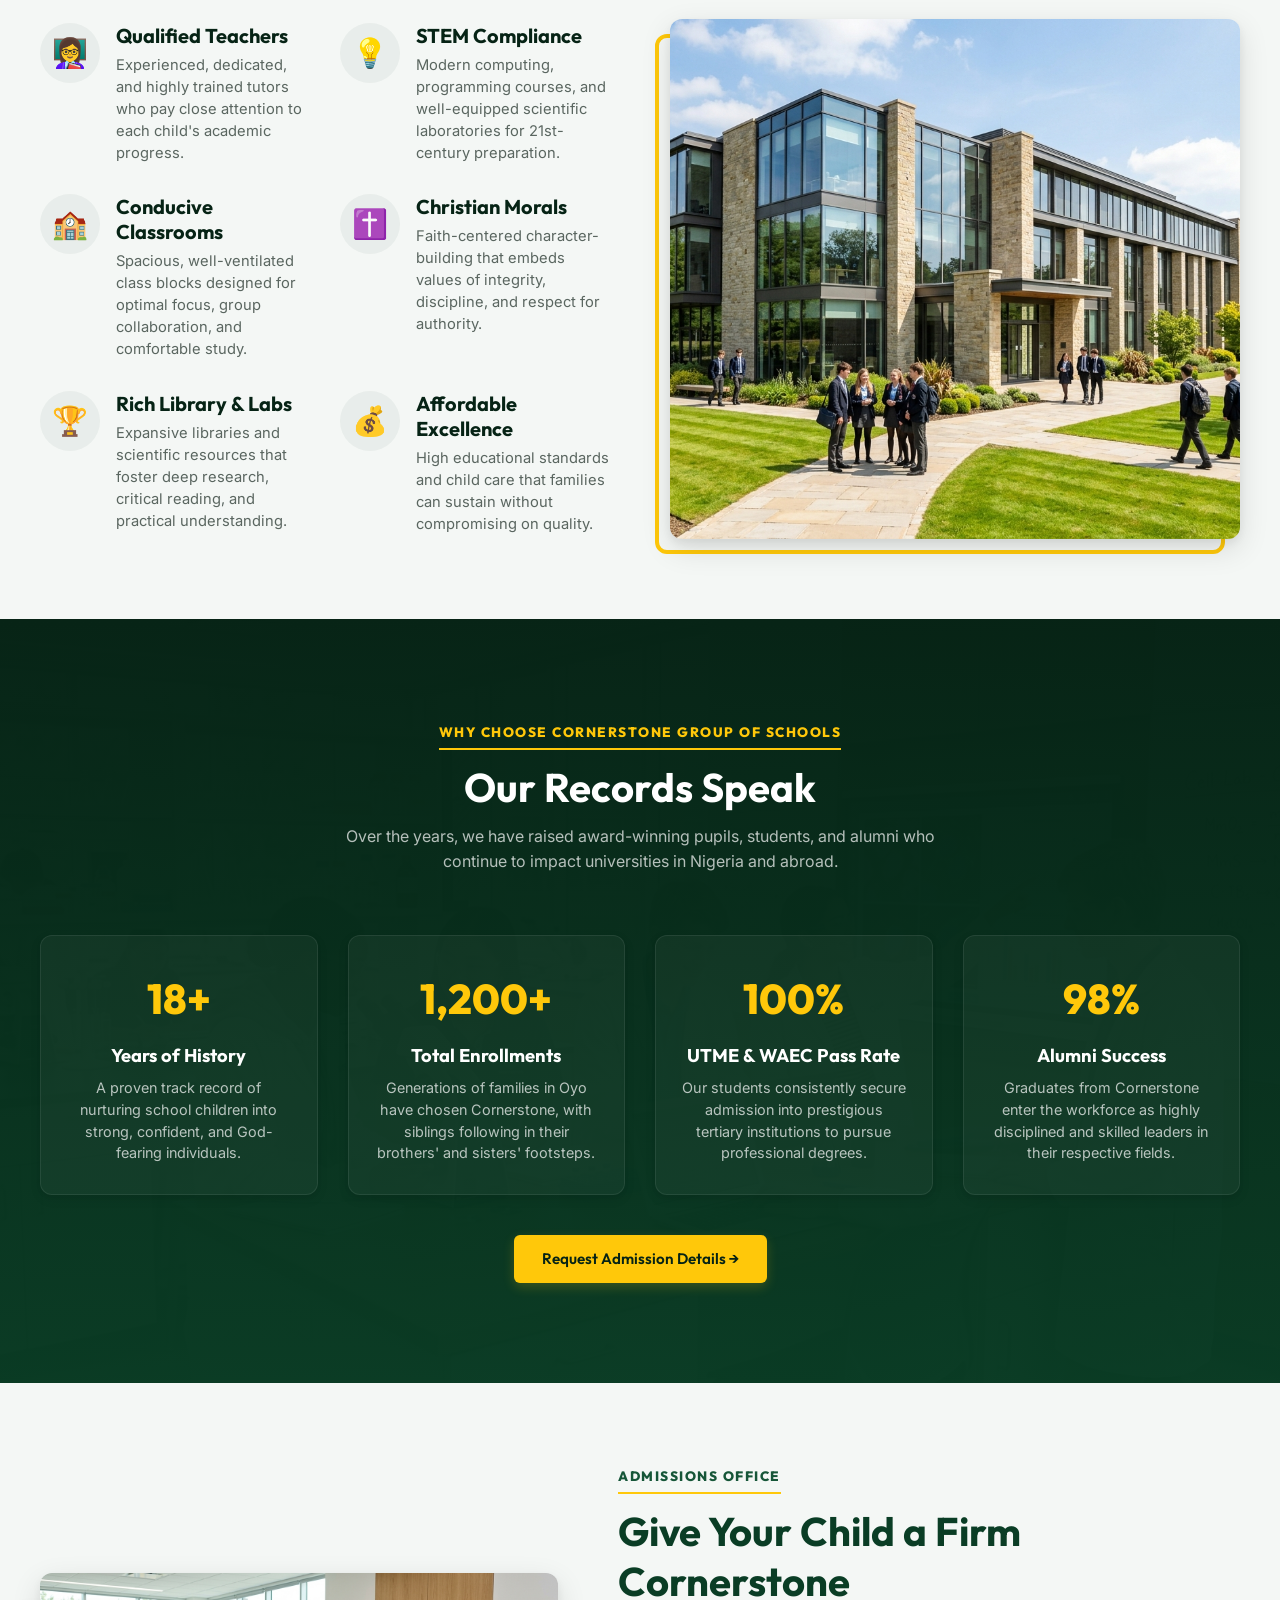
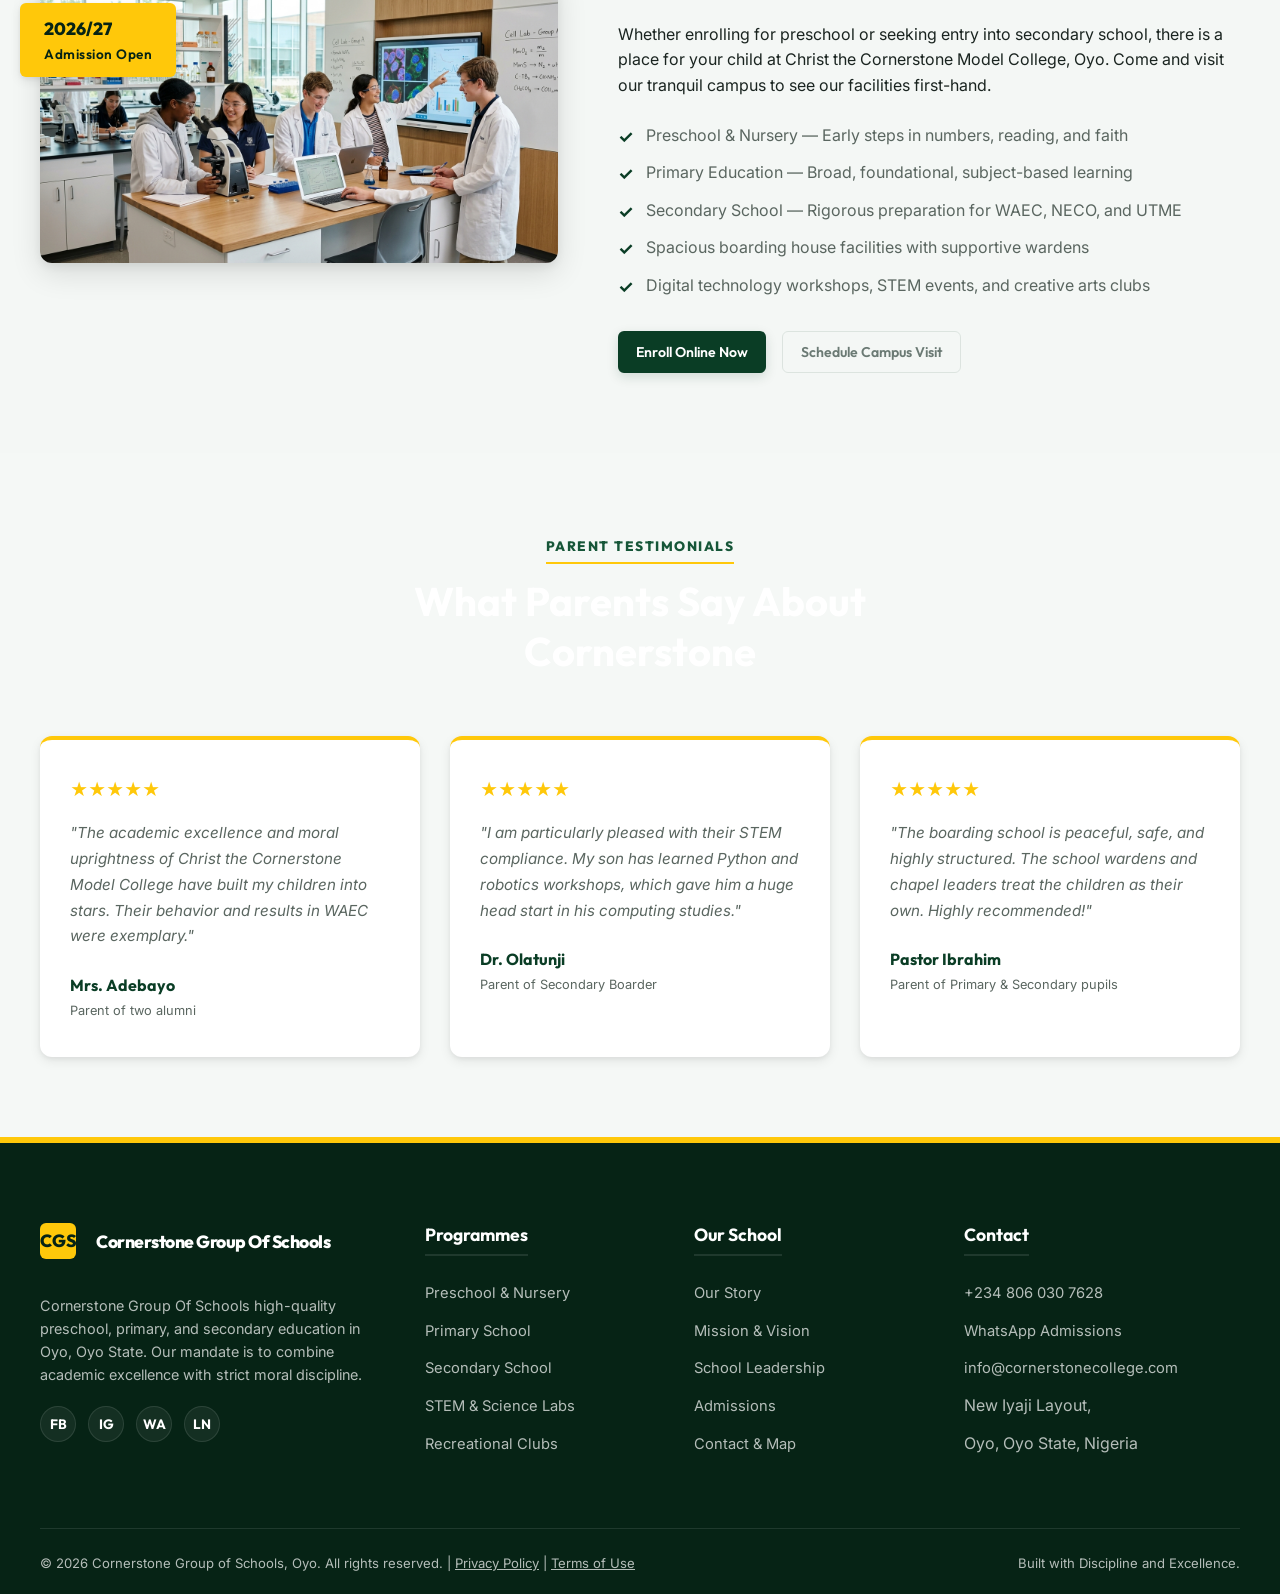
==== commit 0080a7f3: "Replace logo image format from jpg to webp" ====
--- a/index.html
+++ b/index.html
@@ -31,7 +31,7 @@
   <nav id="navbar">
     <div class="container nav-inner">
       <a href="index.html" class="nav-logo" id="navLogo">
-        <img src="assets/img/logo.jpg" alt="Christ the Cornerstone Model College crest">
+        <img src="assets/img/logo.webp" loading="lazy" alt="Christ the Cornerstone Model College" >
         <span class="brand-text">
           <strong>Cornerstone Group of Schools</strong>
           <small>Est. 2008 · Day &amp; Boarding</small>
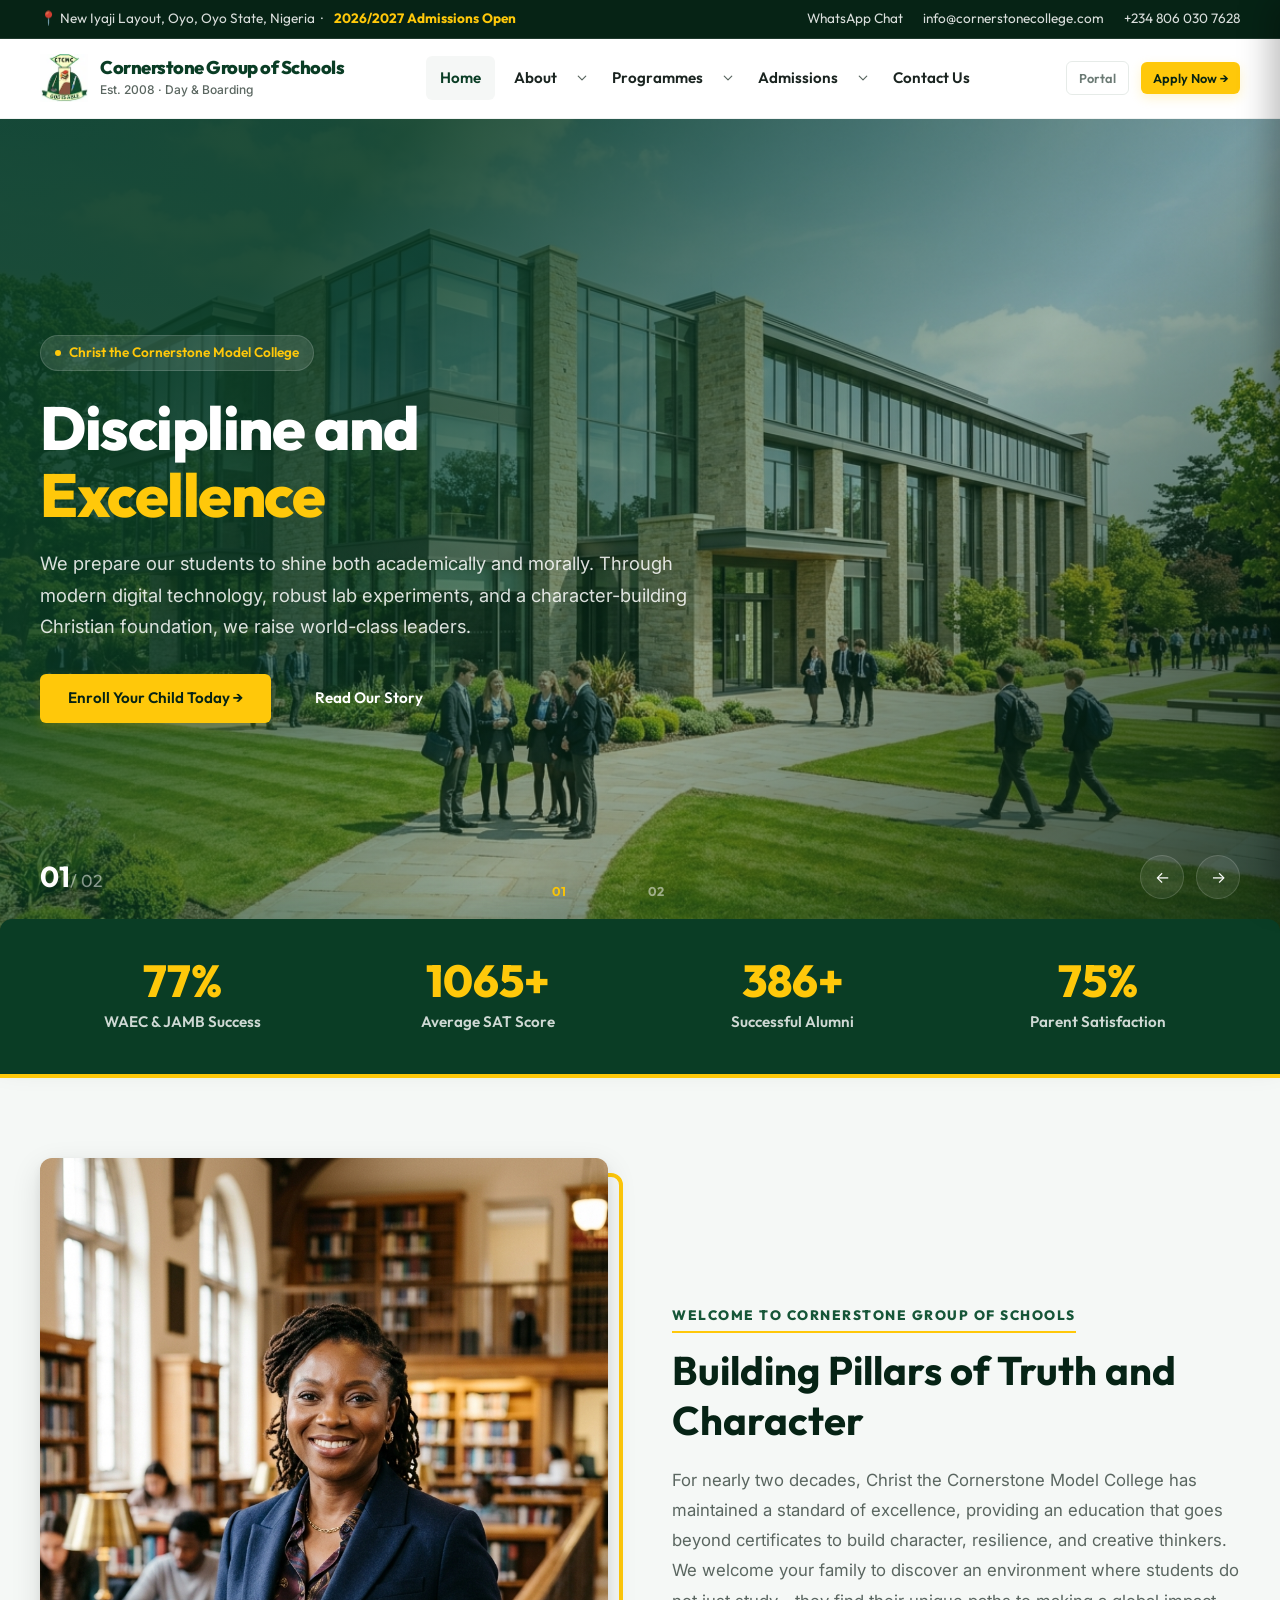
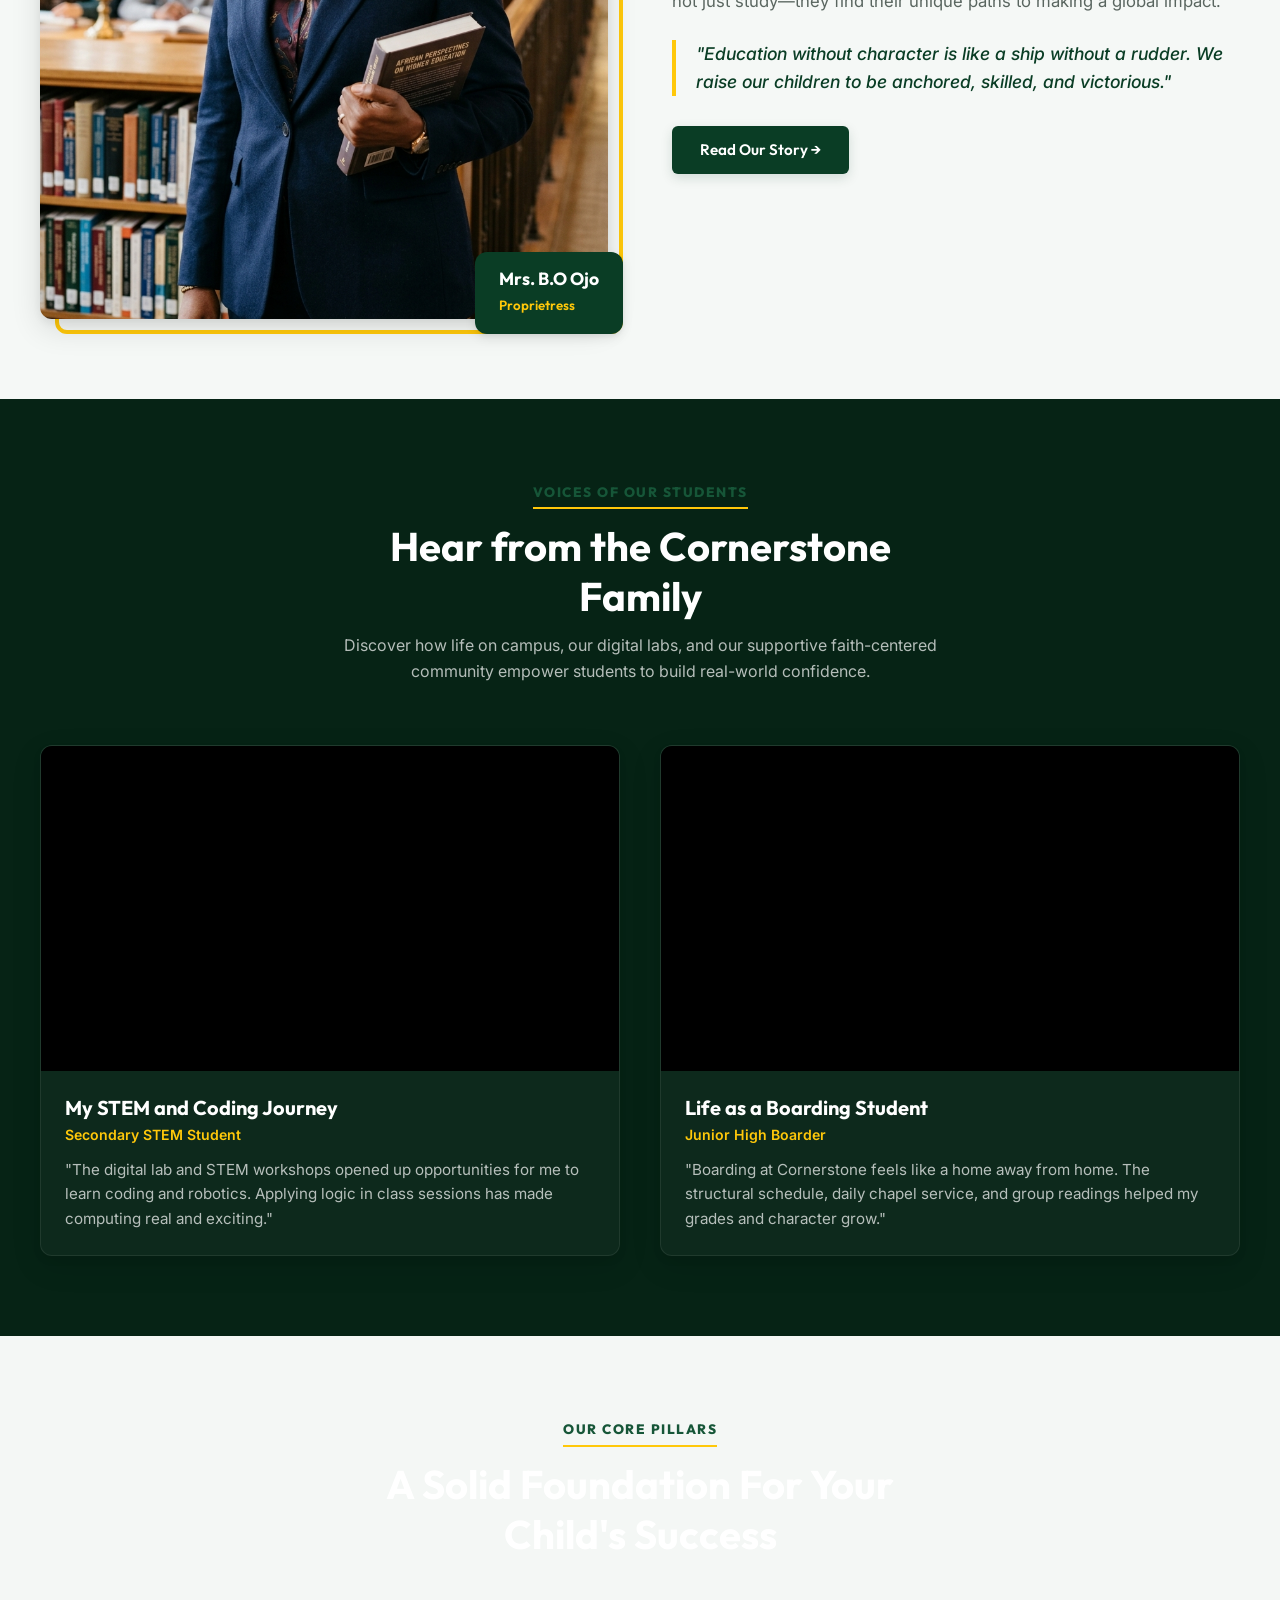
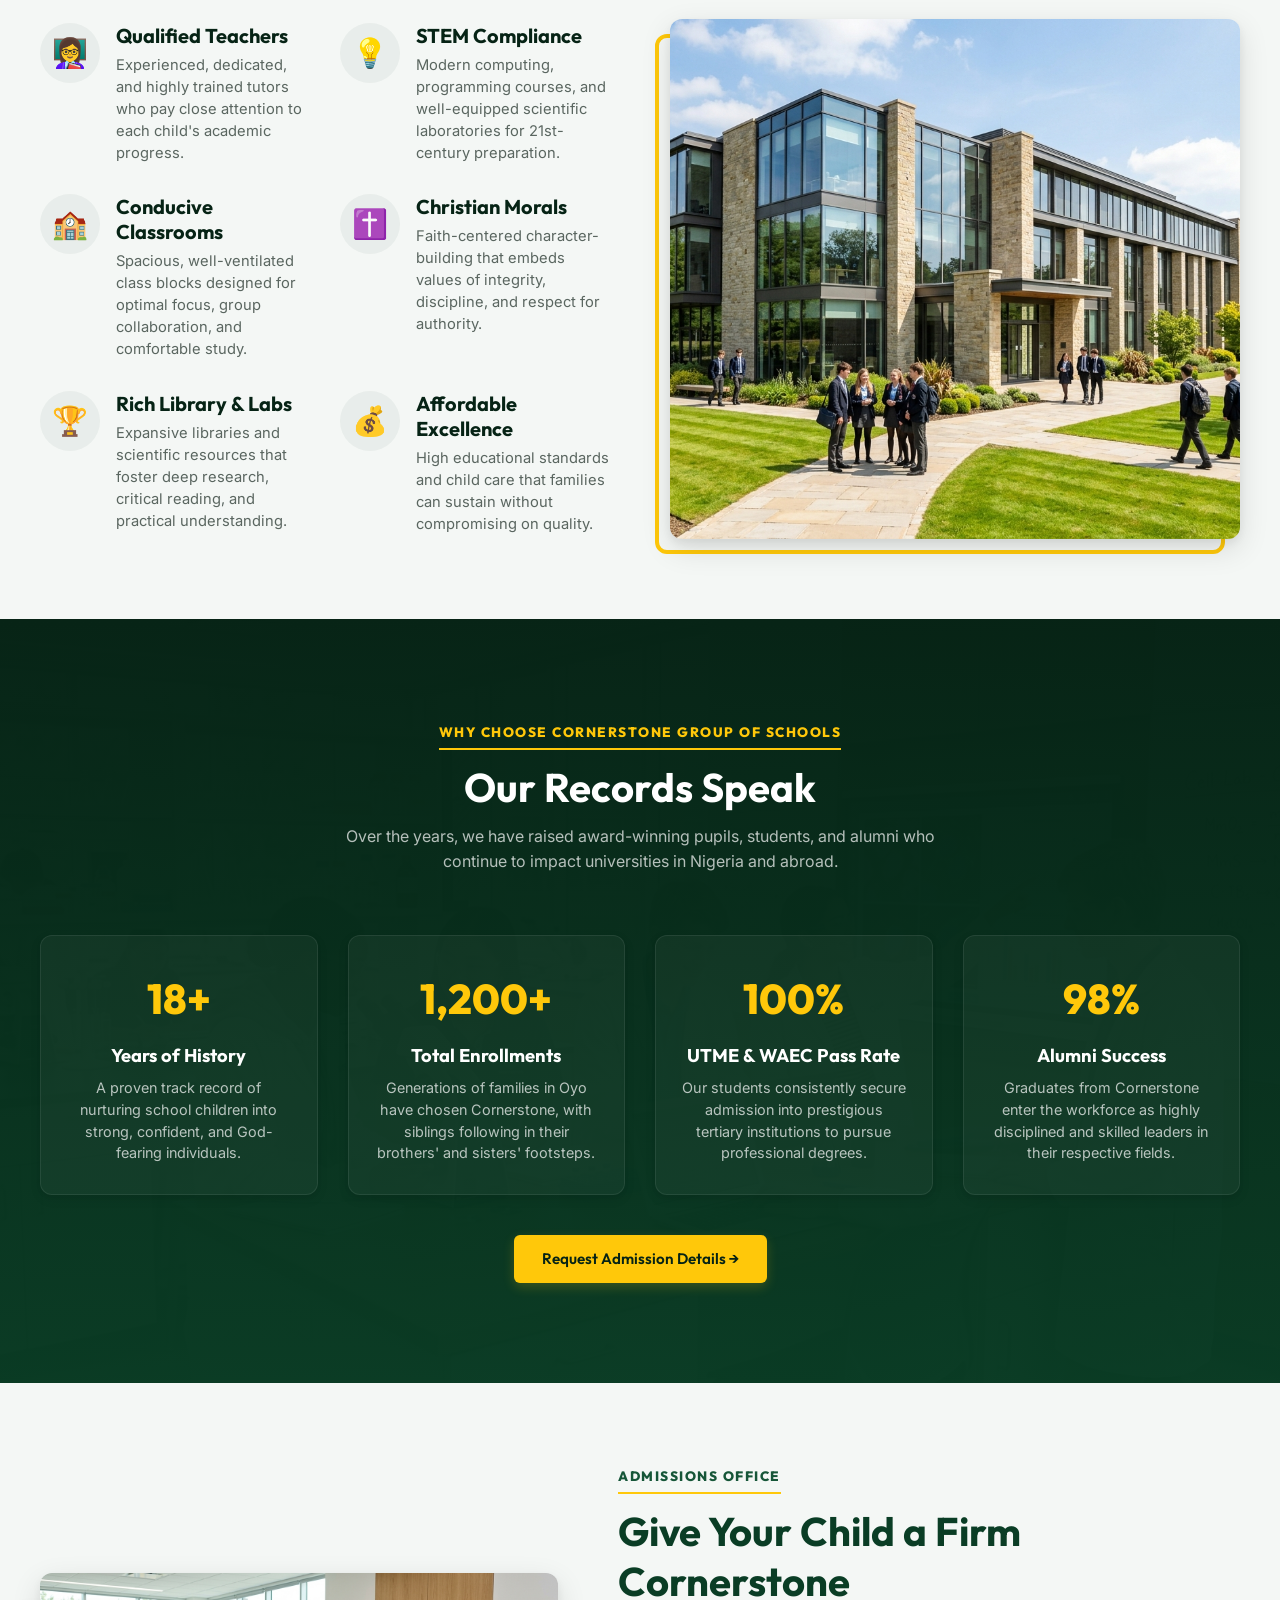
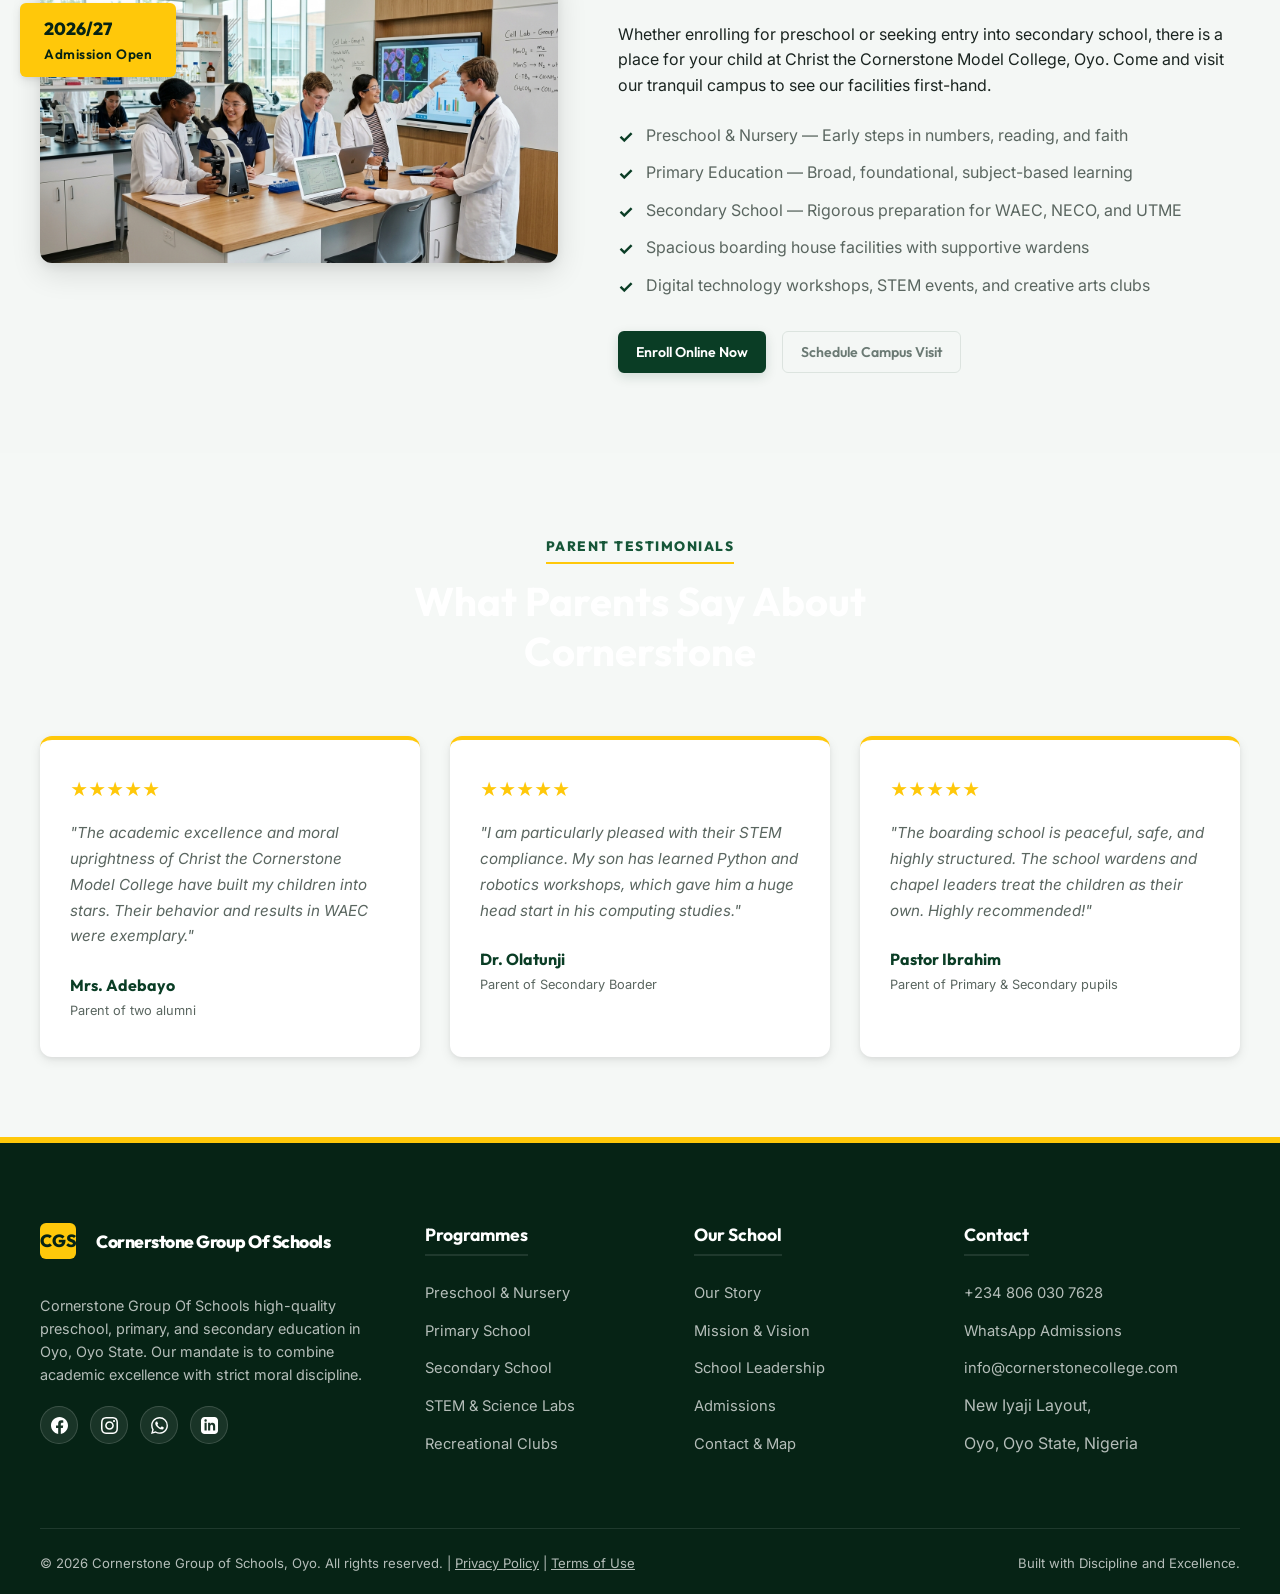
==== commit 24d0a5c6: "Replace social media text abbreviations with official SVG brand logos across all pages" ====
--- a/index.html
+++ b/index.html
@@ -528,10 +528,26 @@
           </a>
           <p class="footer-brand-text">Cornerstone Group Of Schools high-quality preschool, primary, and secondary education in Oyo, Oyo State. Our mandate is to combine academic excellence with strict moral discipline.</p>
           <div class="social-links">
-            <a href="#" class="social-link" aria-label="Facebook">FB</a>
-            <a href="#" class="social-link" aria-label="Instagram">IG</a>
-            <a href="#" class="social-link" aria-label="WhatsApp">WA</a>
-            <a href="#" class="social-link" aria-label="LinkedIn">LN</a>
+            <a href="https://facebook.com" target="_blank" rel="noopener noreferrer" class="social-link" aria-label="Facebook">
+              <svg width="18" height="18" viewBox="0 0 24 24" fill="currentColor" aria-hidden="true">
+                <path d="M24 12.073c0-6.627-5.373-12-12-12s-12 5.373-12 12c0 5.99 4.388 10.954 10.125 11.854v-8.385H7.078v-3.47h3.047V9.43c0-3.007 1.792-4.669 4.533-4.669 1.312 0 2.686.235 2.686.235v2.953H15.83c-1.491 0-1.956.925-1.956 1.874v2.25h3.328l-.532 3.47h-2.796v8.385C19.612 23.027 24 18.062 24 12.073z"/>
+              </svg>
+            </a>
+            <a href="https://instagram.com" target="_blank" rel="noopener noreferrer" class="social-link" aria-label="Instagram">
+              <svg width="18" height="18" viewBox="0 0 24 24" fill="currentColor" aria-hidden="true">
+                <path d="M12 2.163c3.204 0 3.584.012 4.85.07 3.252.148 4.771 1.691 4.919 4.919.058 1.265.069 1.645.069 4.849 0 3.205-.012 3.584-.069 4.849-.149 3.225-1.664 4.771-4.919 4.919-1.266.058-1.644.07-4.85.07-3.204 0-3.584-.012-4.849-.07-3.26-.149-4.771-1.699-4.919-4.92-.058-1.265-.07-1.644-.07-4.849 0-3.204.013-3.583.07-4.849.149-3.227 1.664-4.771 4.919-4.919 1.266-.057 1.645-.069 4.849-.069zm0-2.163c-3.259 0-3.667.014-4.947.072-4.358.2-6.78 2.618-6.98 6.98-.059 1.281-.073 1.689-.073 4.948 0 3.259.014 3.668.072 4.948.2 4.358 2.618 6.78 6.98 6.98 1.281.058 1.689.072 4.948.072 3.259 0 3.668-.014 4.948-.072 4.354-.2 6.782-2.618 6.979-6.98.059-1.28.073-1.689.073-4.948 0-3.259-.014-3.667-.072-4.947-.196-4.354-2.617-6.78-6.979-6.98-1.281-.059-1.69-.073-4.949-.073zm0 5.838c-3.403 0-6.162 2.759-6.162 6.162s2.759 6.163 6.162 6.163 6.162-2.759 6.162-6.163c0-3.403-2.759-6.162-6.162-6.162zm0 10.162c-2.209 0-4-1.79-4-4 0-2.209 1.791-4 4-4s4 1.791 4 4c0 2.21-1.791 4-4 4zm6.406-11.845c-.796 0-1.441.645-1.441 1.44s.645 1.44 1.441 1.44c.795 0 1.439-.645 1.439-1.44s-.644-1.44-1.439-1.44z"/>
+              </svg>
+            </a>
+            <a href="https://wa.me/2348060307628" target="_blank" rel="noopener noreferrer" class="social-link" aria-label="WhatsApp">
+              <svg width="18" height="18" viewBox="0 0 24 24" fill="currentColor" aria-hidden="true">
+                <path d="M17.472 14.382c-.297-.149-1.758-.867-2.03-.967-.273-.099-.471-.148-.67.15-.197.297-.767.966-.94 1.164-.173.199-.347.223-.644.075-.297-.15-1.255-.463-2.39-1.475-.883-.788-1.48-1.761-1.653-2.059-.173-.297-.018-.458.13-.606.134-.133.298-.347.446-.52.149-.174.198-.298.298-.497.099-.198.05-.371-.025-.52-.075-.149-.669-1.612-.916-2.207-.242-.579-.487-.5-.669-.51-.173-.008-.371-.01-.57-.01-.198 0-.52.074-.792.372-.272.297-1.04 1.016-1.04 2.479 0 1.462 1.065 2.875 1.213 3.074.149.198 2.096 3.2 5.077 4.487.709.306 1.262.489 1.694.625.712.227 1.36.195 1.871.118.571-.085 1.758-.719 2.006-1.413.248-.694.248-1.289.173-1.413-.074-.124-.272-.198-.57-.347m-5.421 7.403h-.004a9.87 9.87 0 01-5.031-1.378l-.361-.214-3.741.982.998-3.648-.235-.374a9.86 9.86 0 01-1.51-5.26c.001-5.45 4.436-9.884 9.888-9.884 2.64 0 5.122 1.03 6.988 2.898a9.825 9.825 0 012.893 6.994c-.003 5.45-4.437 9.884-9.885 9.884m8.413-18.297A11.815 11.815 0 0012.05 0C5.495 0 .16 5.335.157 11.892c0 2.096.547 4.142 1.588 5.945L.057 24l6.305-1.654a11.882 11.882 0 005.683 1.448h.005c6.554 0 11.89-5.335 11.893-11.893a11.821 11.821 0 00-3.48-8.413z"/>
+              </svg>
+            </a>
+            <a href="https://linkedin.com" target="_blank" rel="noopener noreferrer" class="social-link" aria-label="LinkedIn">
+              <svg width="18" height="18" viewBox="0 0 24 24" fill="currentColor" aria-hidden="true">
+                <path d="M19 0h-14c-2.761 0-5 2.239-5 5v14c0 2.761 2.239 5 5 5h14c2.762 0 5-2.239 5-5v-14c0-2.761-2.238-5-5-5zm-11 19h-3v-11h3v11zm-1.5-12.268c-.966 0-1.75-.79-1.75-1.764s.784-1.764 1.75-1.764 1.75.79 1.75 1.764-.783 1.764-1.75 1.764zm13.5 12.268h-3v-5.604c0-3.368-4-3.113-4 0v5.604h-3v-11h3v1.765c1.396-2.586 7-2.777 7 2.476v6.759z"/>
+              </svg>
+            </a>
           </div>
         </div>
 
--- a/assets/css/style.css
+++ b/assets/css/style.css
@@ -1524,18 +1524,23 @@
 }
 
 .social-link {
-  background-color: rgba(255, 255, 255, 0.06);
+  background-color: rgba(255, 255, 255, 0.08);
   color: var(--white);
-  width: 36px;
-  height: 36px;
+  width: 38px;
+  height: 38px;
   border-radius: 50%;
   display: flex;
   align-items: center;
   justify-content: center;
-  font-size: 0.85rem;
-  font-family: var(--font-head);
-  font-weight: 700;
-  border: 1px solid rgba(255, 255, 255, 0.1);
+  border: 1px solid rgba(255, 255, 255, 0.15);
+  transition: all var(--transition-fast);
+}
+
+.social-link svg {
+  width: 17px;
+  height: 17px;
+  fill: currentColor;
+  transition: transform var(--transition-fast);
 }
 
 .social-link:hover {
@@ -1543,6 +1548,11 @@
   color: var(--primary-dark);
   border-color: var(--secondary);
   transform: translateY(-3px);
+  box-shadow: 0 6px 14px rgba(255, 200, 10, 0.3);
+}
+
+.social-link:hover svg {
+  transform: scale(1.12);
 }
 
 .footer-col h5 {
@@ -1697,3 +1707,399 @@
     grid-template-columns: 1fr;
   }
 }
+
+/* ==========================================================================
+   CONVERSATIONAL CONTACT WIZARD (Inspired by yuyu.ng)
+   ========================================================================== */
+.convo-card {
+  background: var(--white);
+  border-radius: var(--radius-lg);
+  padding: 40px;
+  box-shadow: 0 18px 45px rgba(10, 61, 37, 0.08), 0 4px 12px rgba(10, 61, 37, 0.03);
+  border: 1.5px solid rgba(10, 61, 37, 0.09);
+  position: relative;
+  overflow: hidden;
+}
+
+.convo-progress-container {
+  margin-bottom: 28px;
+}
+
+.convo-progress-meta {
+  display: flex;
+  justify-content: space-between;
+  align-items: center;
+  margin-bottom: 10px;
+  font-size: 0.85rem;
+  font-family: var(--font-head);
+  font-weight: 600;
+  color: var(--muted);
+}
+
+.convo-progress-step {
+  color: var(--primary);
+  font-weight: 700;
+}
+
+.convo-progress-track {
+  height: 6px;
+  background: rgba(10, 61, 37, 0.08);
+  border-radius: 100px;
+  overflow: hidden;
+}
+
+.convo-progress-bar {
+  height: 100%;
+  width: 14%;
+  background: linear-gradient(90deg, var(--primary) 0%, var(--secondary) 100%);
+  border-radius: 100px;
+  transition: width 0.4s cubic-bezier(0.4, 0, 0.2, 1);
+}
+
+/* Question Steps */
+.convo-q {
+  display: none;
+}
+
+.convo-q.active {
+  display: block;
+  animation: convoSlideFade 0.35s cubic-bezier(0.16, 1, 0.3, 1) forwards;
+}
+
+@keyframes convoSlideFade {
+  from {
+    opacity: 0;
+    transform: translateY(14px);
+  }
+  to {
+    opacity: 1;
+    transform: translateY(0);
+  }
+}
+
+.convo-badge {
+  display: inline-flex;
+  align-items: center;
+  gap: 6px;
+  padding: 5px 14px;
+  background: rgba(10, 61, 37, 0.06);
+  color: var(--primary);
+  border-radius: 50px;
+  font-size: 0.85rem;
+  font-weight: 600;
+  font-family: var(--font-head);
+  margin-bottom: 12px;
+}
+
+.convo-title {
+  font-size: clamp(1.4rem, 2.5vw, 1.85rem);
+  font-weight: 700;
+  color: var(--primary-dark);
+  line-height: 1.28;
+  margin-bottom: 8px;
+}
+
+.convo-hint {
+  font-size: 0.95rem;
+  color: var(--muted);
+  margin-bottom: 22px;
+  line-height: 1.5;
+}
+
+/* Inputs */
+.convo-input {
+  width: 100%;
+  padding: 15px 18px;
+  font-size: 1.05rem;
+  color: var(--ink);
+  background: var(--light-bg);
+  border: 2px solid rgba(10, 61, 37, 0.12);
+  border-radius: var(--radius-md);
+  outline: none;
+  transition: all var(--transition-fast);
+  font-family: inherit;
+  box-sizing: border-box;
+}
+
+.convo-input:focus {
+  background: var(--white);
+  border-color: var(--primary);
+  box-shadow: 0 0 0 4px rgba(10, 61, 37, 0.1);
+}
+
+.convo-input.convo-invalid {
+  border-color: #dc2626 !important;
+  background-color: #fff5f5 !important;
+  animation: convoShake 0.3s ease;
+}
+
+@keyframes convoShake {
+  0%, 100% { transform: translateX(0); }
+  25% { transform: translateX(-6px); }
+  75% { transform: translateX(6px); }
+}
+
+.convo-input-grid {
+  display: grid;
+  grid-template-columns: 1fr 1fr;
+  gap: 16px;
+}
+
+.convo-input-group {
+  display: flex;
+  flex-direction: column;
+  gap: 6px;
+}
+
+.convo-input-label {
+  font-family: var(--font-head);
+  font-size: 0.88rem;
+  font-weight: 600;
+  color: var(--primary);
+}
+
+.convo-textarea {
+  min-height: 120px;
+  resize: vertical;
+}
+
+/* Option Pills */
+.convo-options {
+  display: flex;
+  flex-wrap: wrap;
+  gap: 10px;
+  margin-top: 10px;
+}
+
+.convo-pill {
+  padding: 11px 18px;
+  border-radius: 50px;
+  border: 1.5px solid rgba(10, 61, 37, 0.16);
+  background: var(--white);
+  color: var(--ink);
+  font-family: var(--font-head);
+  font-size: 0.92rem;
+  font-weight: 600;
+  cursor: pointer;
+  transition: all 0.2s ease;
+  display: inline-flex;
+  align-items: center;
+  gap: 8px;
+  user-select: none;
+}
+
+.convo-pill:hover {
+  border-color: var(--primary);
+  background: rgba(10, 61, 37, 0.04);
+  transform: translateY(-2px);
+  color: var(--primary);
+}
+
+.convo-pill.selected {
+  background: var(--primary);
+  color: var(--white);
+  border-color: var(--primary);
+  box-shadow: 0 4px 12px rgba(10, 61, 37, 0.25);
+}
+
+.convo-options.convo-invalid .convo-pill {
+  border-color: #dc2626;
+  color: #dc2626;
+}
+
+/* Navigation buttons (Back / Continue) */
+.convo-nav {
+  display: flex;
+  justify-content: space-between;
+  align-items: center;
+  margin-top: 32px;
+  padding-top: 20px;
+  border-top: 1px solid rgba(10, 61, 37, 0.08);
+}
+
+.convo-nav-btn {
+  display: inline-flex;
+  align-items: center;
+  gap: 8px;
+  padding: 12px 24px;
+  border-radius: 50px;
+  font-family: var(--font-head);
+  font-size: 0.95rem;
+  font-weight: 600;
+  cursor: pointer;
+  transition: all 0.2s ease;
+  border: none;
+}
+
+.convo-btn-back {
+  background: transparent;
+  color: var(--muted);
+  border: 1.5px solid rgba(10, 61, 37, 0.18);
+}
+
+.convo-btn-back:hover {
+  background: var(--light-bg);
+  color: var(--ink);
+  border-color: rgba(10, 61, 37, 0.35);
+}
+
+.convo-btn-next {
+  background: var(--primary);
+  color: var(--white);
+  margin-left: auto;
+  box-shadow: 0 4px 14px rgba(10, 61, 37, 0.2);
+}
+
+.convo-btn-next:hover {
+  background: var(--primary-light);
+  transform: translateY(-2px);
+  box-shadow: 0 6px 18px rgba(10, 61, 37, 0.3);
+}
+
+/* Dispatch / Send Options Step (yuyu.ng style) */
+.convo-send-grid {
+  display: grid;
+  grid-template-columns: 1fr;
+  gap: 12px;
+  margin-top: 20px;
+}
+
+.convo-send-card {
+  display: flex;
+  align-items: center;
+  gap: 16px;
+  padding: 18px 20px;
+  border-radius: var(--radius-md);
+  border: 1.5px solid rgba(10, 61, 37, 0.12);
+  background: var(--white);
+  cursor: pointer;
+  transition: all 0.25s ease;
+  text-align: left;
+  width: 100%;
+}
+
+.convo-send-card:hover {
+  transform: translateY(-2px);
+  box-shadow: 0 8px 24px rgba(10, 61, 37, 0.1);
+}
+
+.convo-send-card.card-whatsapp:hover {
+  border-color: #25D366;
+  background: rgba(37, 211, 102, 0.04);
+}
+
+.convo-send-card.card-email:hover {
+  border-color: var(--primary);
+  background: rgba(10, 61, 37, 0.04);
+}
+
+.convo-send-card.card-direct:hover {
+  border-color: var(--secondary);
+  background: rgba(255, 200, 10, 0.06);
+}
+
+.convo-send-icon {
+  width: 48px;
+  height: 48px;
+  border-radius: 12px;
+  display: flex;
+  align-items: center;
+  justify-content: center;
+  flex-shrink: 0;
+  font-size: 1.5rem;
+}
+
+.card-whatsapp .convo-send-icon {
+  background: #25D366;
+  color: #fff;
+}
+
+.card-email .convo-send-icon {
+  background: var(--primary);
+  color: #fff;
+}
+
+.card-direct .convo-send-icon {
+  background: var(--secondary);
+  color: var(--primary-dark);
+}
+
+.convo-send-title {
+  font-family: var(--font-head);
+  font-size: 1.05rem;
+  font-weight: 700;
+  color: var(--primary-dark);
+  margin-bottom: 2px;
+}
+
+.convo-send-desc {
+  font-size: 0.85rem;
+  color: var(--muted);
+  line-height: 1.4;
+}
+
+.convo-send-arrow {
+  margin-left: auto;
+  font-size: 1.2rem;
+  color: var(--muted);
+  transition: transform 0.2s ease;
+  display: flex;
+  align-items: center;
+}
+
+.convo-send-card:hover .convo-send-arrow {
+  transform: translateX(4px);
+  color: var(--primary);
+}
+
+/* Success Confirmation Screen */
+.convo-success-box {
+  display: none;
+  text-align: center;
+  padding: 30px 15px;
+  animation: convoSlideFade 0.4s ease forwards;
+}
+
+.convo-success-icon {
+  width: 68px;
+  height: 68px;
+  background: rgba(10, 61, 37, 0.08);
+  color: var(--primary);
+  border-radius: 50%;
+  display: flex;
+  align-items: center;
+  justify-content: center;
+  font-size: 2rem;
+  margin: 0 auto 16px;
+}
+
+.convo-success-title {
+  font-size: 1.6rem;
+  color: var(--primary-dark);
+  margin-bottom: 8px;
+}
+
+.convo-success-text {
+  font-size: 0.95rem;
+  color: var(--muted);
+  max-width: 440px;
+  margin: 0 auto 20px;
+  line-height: 1.6;
+}
+
+@media (max-width: 640px) {
+  .convo-card {
+    padding: 24px 18px;
+  }
+  .convo-title {
+    font-size: 1.35rem;
+  }
+  .convo-input-grid {
+    grid-template-columns: 1fr;
+  }
+  .convo-pill {
+    padding: 9px 15px;
+    font-size: 0.88rem;
+  }
+}
+
